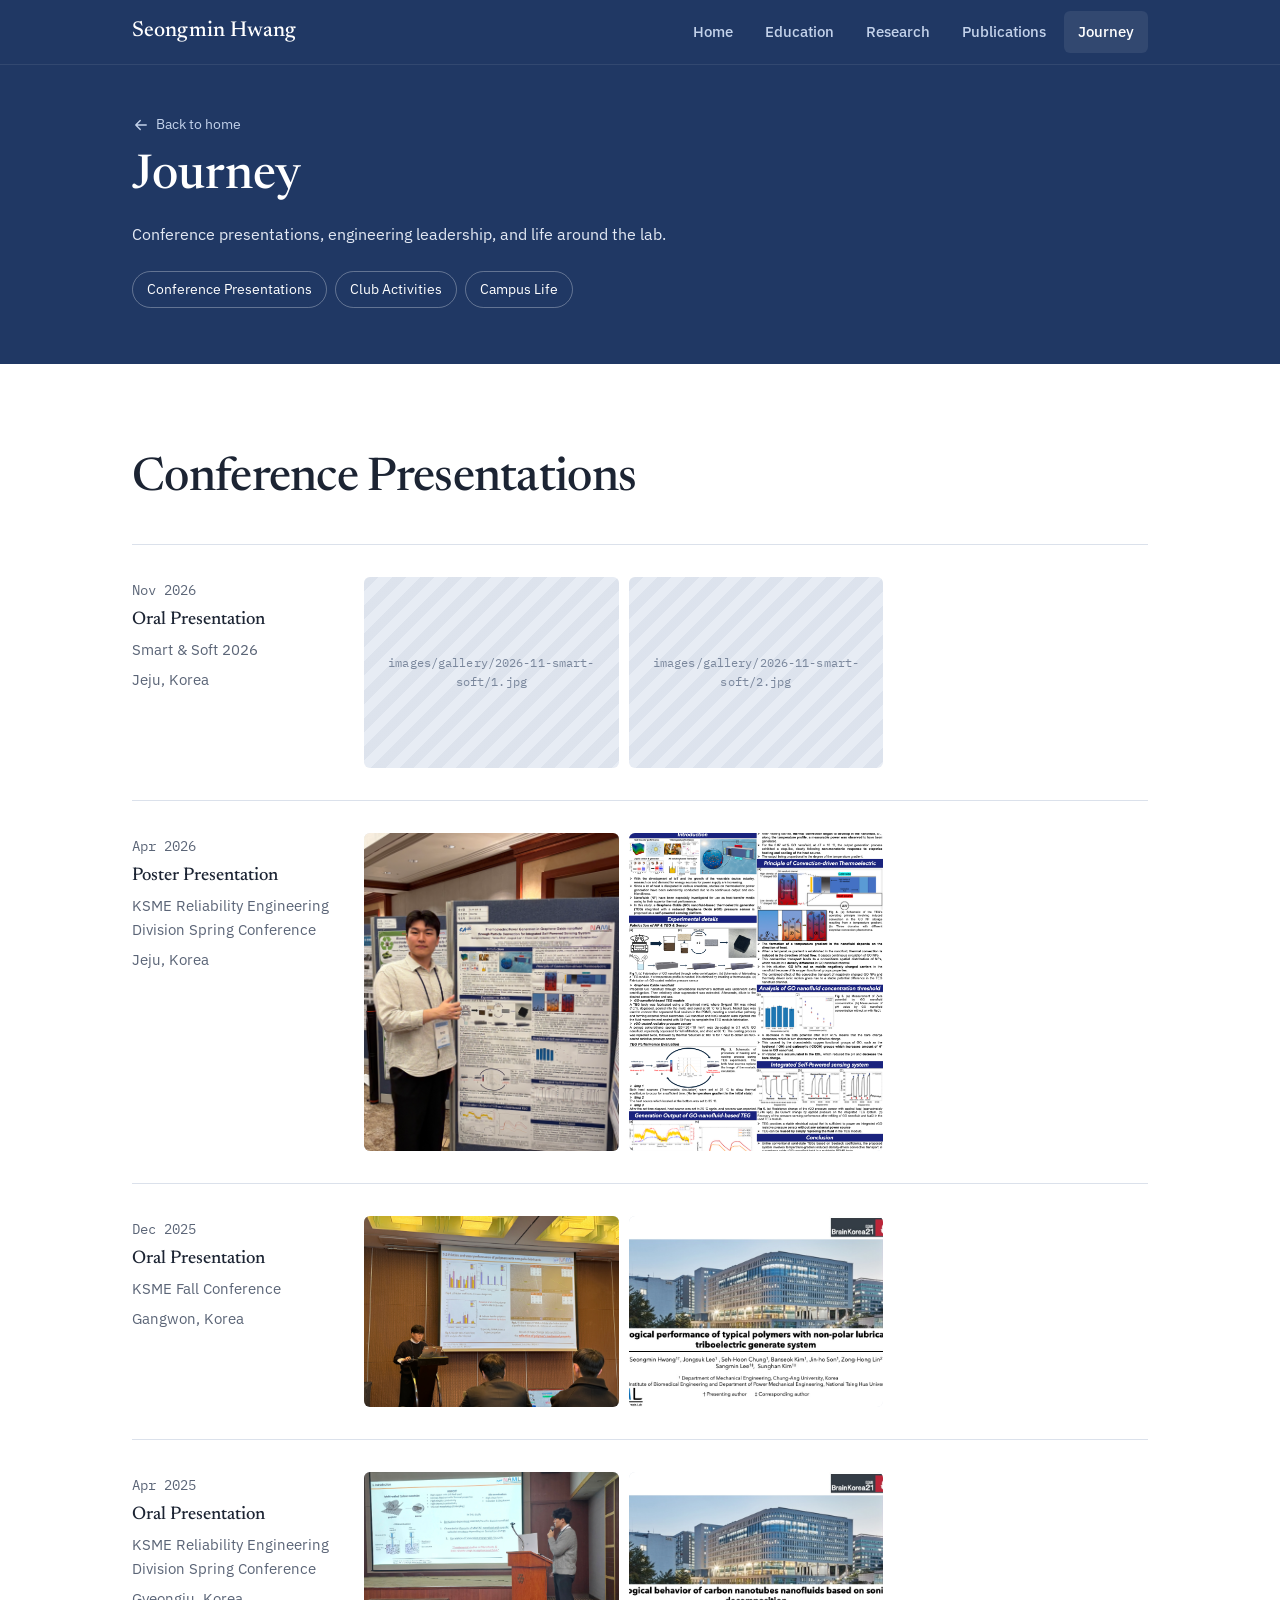
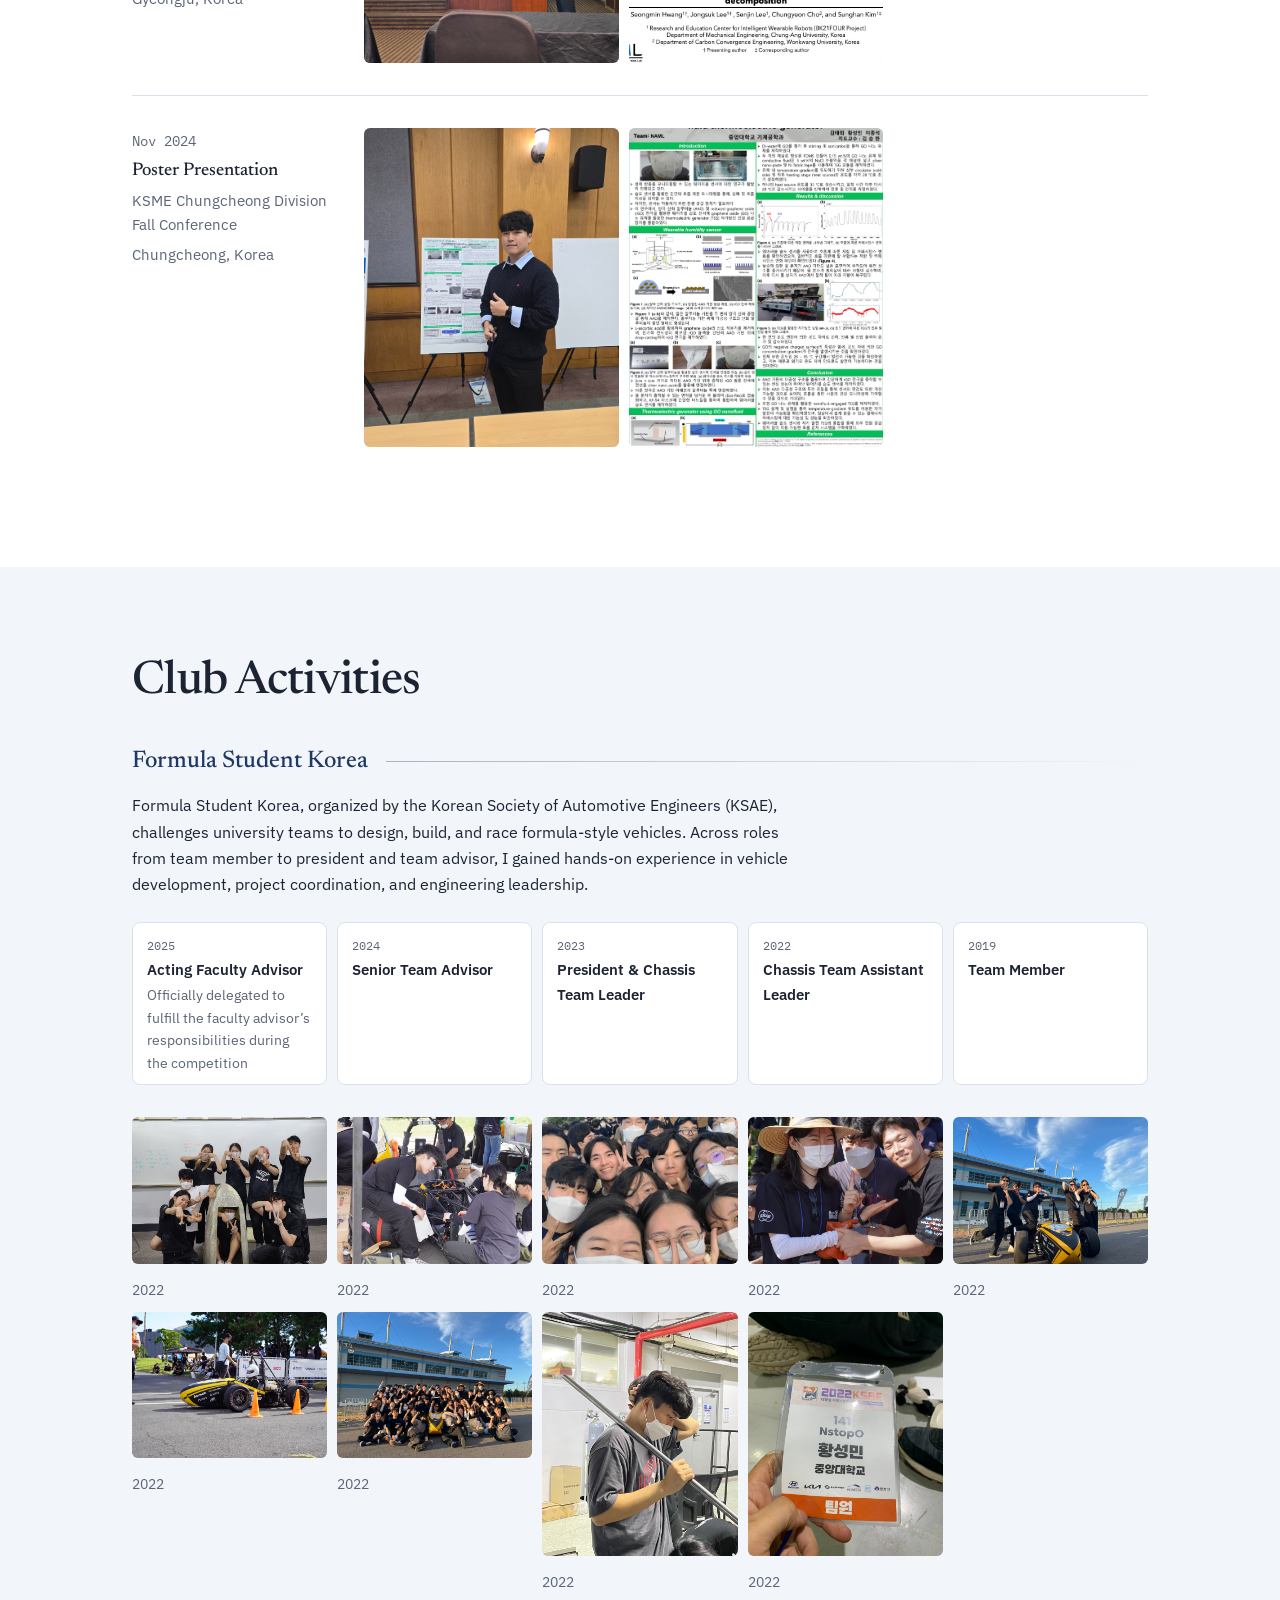
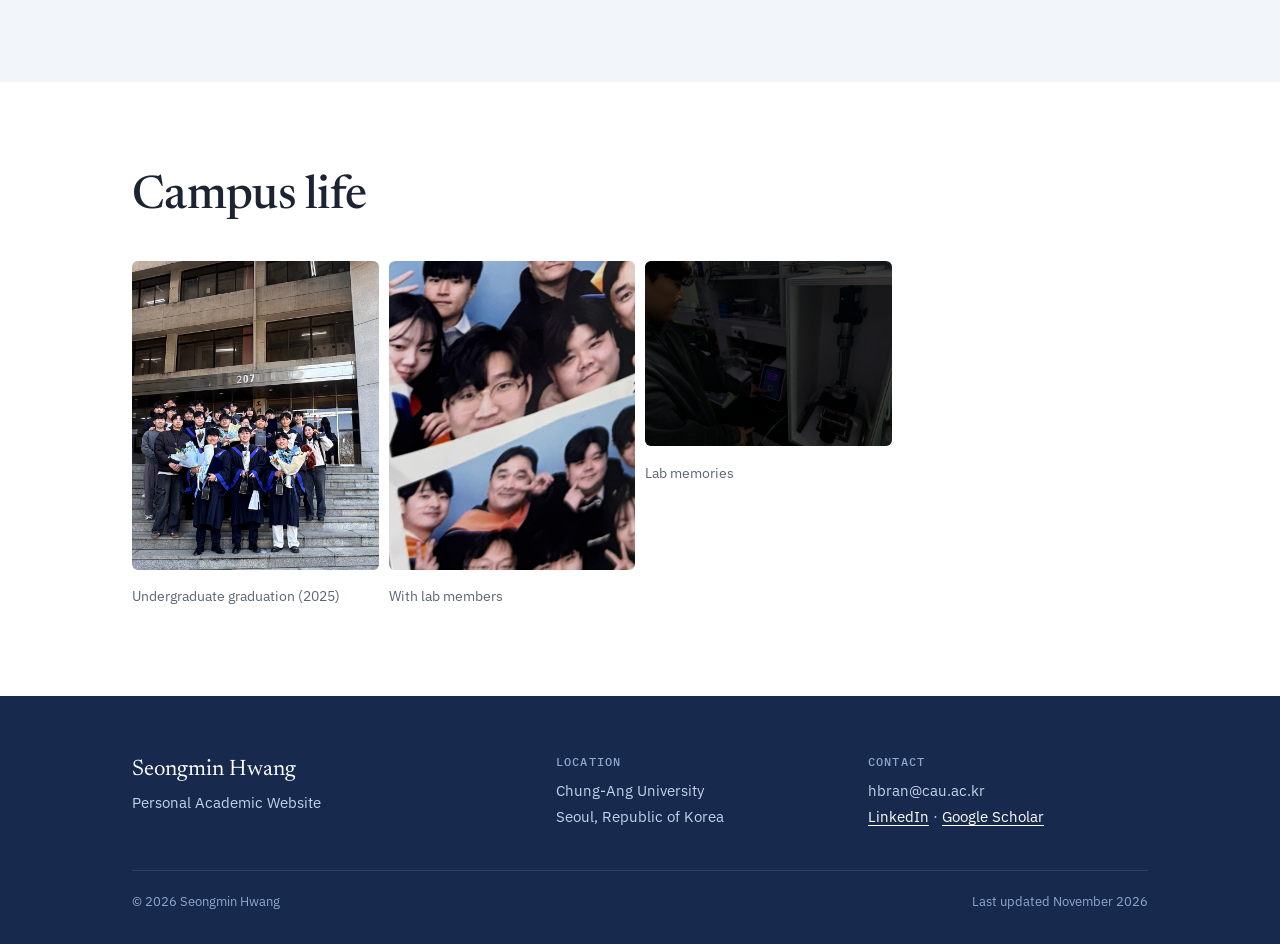
==== gallery.html @ 29ac9280 "Update gallery.html" ====
<!DOCTYPE html>
<html lang="en">
<head>
	<meta charset="UTF-8">
	<meta name="viewport" content="width=device-width, initial-scale=1">
	<title>Journey · Seongmin Hwang</title>
	<meta name="description" content="Conference presentations, Formula Student leadership, and lab life of Seongmin Hwang.">
	<link rel="icon" href="data:image/svg+xml,%3Csvg xmlns='http://www.w3.org/2000/svg' viewBox='0 0 64 64'%3E%3Crect width='64' height='64' rx='12' fill='%23203864'/%3E%3Ctext x='32' y='42' text-anchor='middle' font-family='Georgia,serif' font-size='28' fill='white'%3ESH%3C/text%3E%3C/svg%3E">
	<link rel="preconnect" href="https://fonts.googleapis.com">
	<link rel="preconnect" href="https://fonts.gstatic.com" crossorigin>
	<link rel="stylesheet" href="https://fonts.googleapis.com/css2?family=IBM+Plex+Mono:wght@500&amp;family=IBM+Plex+Sans:wght@400;500;600&amp;family=Newsreader:ital,opsz,wght@0,6..72,400;0,6..72,500;1,6..72,400&amp;display=swap">
	<link rel="stylesheet" href="assets/site.css">
</head>
<body data-page="sub">
	<script>
		// Open at the top from the first frame (unless a #section is requested)
		if (!location.hash) {
			if ('scrollRestoration' in history) history.scrollRestoration = 'manual';
			try {
				document.body.scrollIntoView({ block: 'start', behavior: 'instant' });
			} catch (e) {}
		}
	</script>
	<svg width="0" height="0" style="position:absolute" aria-hidden="true">
		<symbol id="i-back" viewBox="0 0 24 24">
			<path d="M19 12H5M11 6l-6 6 6 6"/>
		</symbol>
		<symbol id="i-menu" viewBox="0 0 24 24">
			<path d="M4 7h16M4 12h16M4 17h16"/>
		</symbol>
	</svg>

	<header class="site-header">
		<div class="wrap bar">
			<a class="brand" href="index.html">Seongmin Hwang</a>
			<button class="menu-btn" type="button" aria-expanded="false" aria-controls="site-nav">
				<svg class="i"><use href="#i-menu"/></svg>
				Menu
			</button>
			<nav id="site-nav" class="nav" aria-label="Main">
				<a href="index.html#top">Home</a>
				<a href="index.html#education">Education</a>
				<a href="index.html#research">Research</a>
				<a href="index.html#publications">Publications</a>
				<a href="index.html#journey" aria-current="true">Journey</a>
			</nav>
		</div>
	</header>

	<main>
		<section class="page-hero">
			<div class="wrap">
				<a class="crumb" href="index.html#journey">
					<svg class="i"><use href="#i-back"/></svg>
					Back to home
				</a>
				<h1>Journey</h1>
				<p>Conference presentations, engineering leadership, and life around the lab.</p>
				<nav class="toc" aria-label="Sections">
					<a href="#conferences">Conference Presentations</a>
					<a href="#formula-student">Club Activities</a>
					<a href="#lab">Campus Life</a>
				</nav>
			</div>
		</section>
		<section class="section" id="conferences">
			<div class="wrap">
				<div class="section-head">
					<h2>Conference Presentations</h2>
				</div>
				<div class="event" id="2026-11-smart-soft">
					<div class="event-meta">
						<span class="when">Nov 2026</span>
						<strong>Oral Presentation</strong>
						<span>Smart &amp; Soft 2026</span>
						<span>Jeju, Korea</span>
					</div>
					<div class="photos" data-photo-dir="images/gallery/2026-11-smart-soft/" data-photo-label="Smart &amp; Soft 2026">
						<div class="frame" data-label="images/gallery/2026-11-smart-soft/1.jpg"></div>
						<div class="frame" data-label="images/gallery/2026-11-smart-soft/2.jpg"></div>
					</div>
				</div>
				<div class="event" id="2026-04-ksme-reliability">
					<div class="event-meta">
						<span class="when">Apr 2026</span>
						<strong>Poster Presentation</strong>
						<span>KSME Reliability Engineering Division Spring Conference</span>
						<span>Jeju, Korea</span>
					</div>
					<div class="photos" data-photo-dir="images/gallery/2026-04-ksme-reliability/" data-photo-label="KSME Reliability Engineering Division Spring Conference">
						<div class="frame" data-label="images/gallery/2026-04-ksme-reliability/1.jpg"></div>
						<div class="frame" data-label="images/gallery/2026-04-ksme-reliability/2.jpg"></div>
					</div>
				</div>
				<div class="event" id="2025-12-ksme-fall">
					<div class="event-meta">
						<span class="when">Dec 2025</span>
						<strong>Oral Presentation</strong>
						<span>KSME Fall Conference</span>
						<span>Gangwon, Korea</span>
					</div>
					<div class="photos" data-photo-dir="images/gallery/2025-12-ksme-fall/" data-photo-label="KSME Fall Conference">
						<div class="frame" data-label="images/gallery/2025-12-ksme-fall/1.jpg"></div>
						<div class="frame" data-label="images/gallery/2025-12-ksme-fall/2.jpg"></div>
					</div>
				</div>
				<div class="event" id="2025-04-ksme-reliability">
					<div class="event-meta">
						<span class="when">Apr 2025</span>
						<strong>Oral Presentation</strong>
						<span>KSME Reliability Engineering Division Spring Conference</span>
						<span>Gyeongju, Korea</span>
					</div>
					<div class="photos" data-photo-dir="images/gallery/2025-04-ksme-reliability/" data-photo-label="KSME Reliability Engineering Division Spring Conference">
						<div class="frame" data-label="images/gallery/2025-04-ksme-reliability/1.jpg"></div>
						<div class="frame" data-label="images/gallery/2025-04-ksme-reliability/2.jpg"></div>
					</div>
				</div>
				<div class="event" id="2024-11-ksme-chungcheong">
					<div class="event-meta">
						<span class="when">Nov 2024</span>
						<strong>Poster Presentation</strong>
						<span>KSME Chungcheong Division Fall Conference</span>
						<span>Chungcheong, Korea</span>
					</div>
					<div class="photos" data-photo-dir="images/gallery/2024-11-ksme-chungcheong/" data-photo-label="KSME Chungcheong Division Fall Conference">
						<div class="frame" data-label="images/gallery/2024-11-ksme-chungcheong/1.jpg"></div>
						<div class="frame" data-label="images/gallery/2024-11-ksme-chungcheong/2.jpg"></div>
					</div>
				</div>
			</div>
		</section>
		<section class="section wash" id="formula-student">
			<div class="wrap">
				<div class="section-head">
					<h2>Club Activities</h2>
				</div>
				<h3 class="subhead">Formula Student Korea</h3>
				<div class="prose" style="margin-top:16px">
					<p>
						Formula Student Korea, organized by the Korean Society of Automotive Engineers (KSAE), challenges university teams to design, build, and race formula-style vehicles. Across roles from team member to president and team advisor, I gained hands-on experience in vehicle development, project coordination, and engineering leadership.
					</p>
				</div>
				<div class="roles">
					<div class="role">
						<span class="when">2025</span>
						<strong>Acting Faculty Advisor</strong>
						<span>Officially delegated to fulfill the faculty advisor’s responsibilities during the competition</span>
					</div>
					<div class="role">
						<span class="when">2024</span>
						<strong>Senior Team Advisor</strong>
					</div>
					<div class="role">
						<span class="when">2023</span>
						<strong>President &amp; Chassis Team Leader</strong>
					</div>
					<div class="role">
						<span class="when">2022</span>
						<strong>Chassis Team Assistant Leader</strong>
					</div>
					<div class="role">
						<span class="when">2019</span>
						<strong>Team Member</strong>
					</div>
				</div>
				<div class="photos dense">
				  <figure class="fig">
				    <button class="frame" type="button" aria-label="Enlarge photo 1"
				            data-label="images/gallery/formula-student/1.jpg">
				      <img src="images/gallery/formula-student/1.jpg"
				           alt="Formula Student Korea, photo 1"
				           onload="this.parentElement.style.aspectRatio = this.naturalHeight > this.naturalWidth ? '4 / 5' : '4 / 3';"
				           onerror="this.remove()">
				    </button>
				    <figcaption>2022</figcaption>
				  </figure>
				
				  <figure class="fig">
				    <button class="frame" type="button" aria-label="Enlarge photo 2"
				            data-label="images/gallery/formula-student/2.jpg">
				      <img src="images/gallery/formula-student/2.jpg"
				           alt="Formula Student Korea, photo 2"
				           onload="this.parentElement.style.aspectRatio = this.naturalHeight > this.naturalWidth ? '4 / 5' : '4 / 3';"
				           onerror="this.remove()">
				    </button>
				    <figcaption>2022</figcaption>
				  </figure>
				
				  <figure class="fig">
				    <button class="frame" type="button" aria-label="Enlarge photo 3"
				            data-label="images/gallery/formula-student/3.jpg">
				      <img src="images/gallery/formula-student/3.jpg"
				           alt="Formula Student Korea, photo 3"
				           onload="this.parentElement.style.aspectRatio = this.naturalHeight > this.naturalWidth ? '4 / 5' : '4 / 3';"
				           onerror="this.remove()">
				    </button>
				    <figcaption>2022</figcaption>
				  </figure>
				
				  <figure class="fig">
				    <button class="frame" type="button" aria-label="Enlarge photo 4"
				            data-label="images/gallery/formula-student/4.jpg">
				      <img src="images/gallery/formula-student/4.jpg"
				           alt="Formula Student Korea, photo 4"
				           onload="this.parentElement.style.aspectRatio = this.naturalHeight > this.naturalWidth ? '4 / 5' : '4 / 3';"
				           onerror="this.remove()">
				    </button>
				    <figcaption>2022</figcaption>
				  </figure>
				
				  <figure class="fig">
				    <button class="frame" type="button" aria-label="Enlarge photo 5"
				            data-label="images/gallery/formula-student/5.jpg">
				      <img src="images/gallery/formula-student/5.jpg"
				           alt="Formula Student Korea, photo 5"
				           onload="this.parentElement.style.aspectRatio = this.naturalHeight > this.naturalWidth ? '4 / 5' : '4 / 3';"
				           onerror="this.remove()">
				    </button>
				    <figcaption>2022</figcaption>
				  </figure>
				
				  <figure class="fig">
				    <button class="frame" type="button" aria-label="Enlarge photo 6"
				            data-label="images/gallery/formula-student/6.jpg">
				      <img src="images/gallery/formula-student/6.jpg"
				           alt="Formula Student Korea, photo 6"
				           onload="this.parentElement.style.aspectRatio = this.naturalHeight > this.naturalWidth ? '4 / 5' : '4 / 3';"
				           onerror="this.remove()">
				    </button>
				    <figcaption>2022</figcaption>
				  </figure>
				
				  <figure class="fig">
				    <button class="frame" type="button" aria-label="Enlarge photo 7"
				            data-label="images/gallery/formula-student/7.jpg">
				      <img src="images/gallery/formula-student/7.jpg"
				           alt="Formula Student Korea, photo 7"
				           onload="this.parentElement.style.aspectRatio = this.naturalHeight > this.naturalWidth ? '4 / 5' : '4 / 3';"
				           onerror="this.remove()">
				    </button>
				    <figcaption>2022</figcaption>
				  </figure>
				
				  <figure class="fig">
				    <button class="frame" type="button" aria-label="Enlarge photo 8"
				            data-label="images/gallery/formula-student/8.jpg">
				      <img src="images/gallery/formula-student/8.jpg"
				           alt="Formula Student Korea, photo 8"
				           onload="this.parentElement.style.aspectRatio = this.naturalHeight > this.naturalWidth ? '4 / 5' : '4 / 3';"
				           onerror="this.remove()">
				    </button>
				    <figcaption>2022</figcaption>
				  </figure>

					<figure class="fig">
				    <button class="frame" type="button" aria-label="Enlarge photo 9"
				            data-label="images/gallery/formula-student/9.jpg">
				      <img src="images/gallery/formula-student/9.jpg"
				           alt="Formula Student Korea, photo 9"
				           onload="this.parentElement.style.aspectRatio = this.naturalHeight > this.naturalWidth ? '4 / 5' : '4 / 3';"
				           onerror="this.remove()">
				    </button>
				    <figcaption>2022</figcaption>
				  </figure>
					
				</div>
			</div>
		</section>
		<section class="section" id="lab">
			<div class="wrap">
				<div class="section-head">
					<h2>Campus life</h2>
				</div>
				<div class="photos">
				  <figure class="fig">
				    <button class="frame" type="button"
				            data-label="images/gallery/lab/1.jpg"
				            aria-label="Enlarge photo 1">
				      <img src="images/gallery/lab/1.jpg"
				           alt="Campus life, photo 1"
				           onload="this.parentElement.style.aspectRatio = this.naturalHeight > this.naturalWidth ? '4 / 5' : '4 / 3';"
				           onerror="this.remove()">
				    </button>
				    <figcaption>Undergraduate graduation (2025)</figcaption>
				  </figure>
				
				  <figure class="fig">
				    <button class="frame" type="button"
				            data-label="images/gallery/lab/2.jpg"
				            aria-label="Enlarge photo 2">
				      <img src="images/gallery/lab/2.jpg"
				           alt="Campus life, photo 2"
				           onload="this.parentElement.style.aspectRatio = this.naturalHeight > this.naturalWidth ? '4 / 5' : '4 / 3';"
				           onerror="this.remove()">
				    </button>
				    <figcaption>With lab members</figcaption>
				  </figure>
				
				  <figure class="fig">
				    <button class="frame" type="button"
				            data-label="images/gallery/lab/3.jpg"
				            aria-label="Enlarge photo 3">
				      <img src="images/gallery/lab/3.jpg"
				           alt="Campus life, photo 3"
				           onload="this.parentElement.style.aspectRatio = this.naturalHeight > this.naturalWidth ? '4 / 5' : '4 / 3';"
				           onerror="this.remove()">
				    </button>
				    <figcaption>Lab memories</figcaption>
				  </figure>
				</div>
			</div>
		</section>
	</main>

	<dialog class="lightbox" aria-label="Photo viewer">
		<button type="button">Close</button>
		<img src="[data-uri]" alt="">
	</dialog>

	<footer class="site-footer">
		<div class="wrap">
			<div class="foot-grid">
				<div>
					<p class="name">Seongmin Hwang</p>
					<p>Personal Academic Website</p>
				</div>
				<div>
					<h4>Location</h4>
					<p>Chung-Ang University</p>
					<p>Seoul, Republic of Korea</p>
				</div>
				<div>
					<h4>Contact</h4>
					<p>hbran@cau.ac.kr</p>
					<p>
						<a href="https://www.linkedin.com/in/seongmin-hwang-961566338/">LinkedIn</a> ·
						<a href="https://scholar.google.com/citations?user=pq1QQA0AAAAJ&amp;hl=ko">Google Scholar</a>
					</p>
				</div>
			</div>
			<div class="foot-bottom">
				<span>© 2026 Seongmin Hwang</span>
				<span>Last updated November 2026</span>
			</div>
		</div>
	</footer>

	<script src="assets/site.js"></script>
</body>
</html>
---- assets/site.css ----
:root {
	/* Layout: navy bar flowing into a navy hero; content in a 1080px column;
	   sections alternate white and a blue-tinted wash; dates sit in a mono rail. */
	--navy: #203864;
	--navy-deep: #172a4d;
	--ink: #1c2433;
	--muted: #5b6577;
	--paper: #ffffff;
	--wash: #f2f5fa;
	--line: #dbe1eb;
	--sky: #c3d2ea;
	--font-display: "Newsreader", "Times New Roman", Georgia, serif;
	--font-body: "IBM Plex Sans", "Apple SD Gothic Neo", "Noto Sans KR", system-ui, -apple-system, "Segoe UI", sans-serif;
	--font-mono: "IBM Plex Mono", ui-monospace, "SFMono-Regular", Menlo, monospace;
	--wrap: 1080px;
	--gutter: clamp(16px, 4vw, 32px);
	--radius: 10px;
	color-scheme: light;
}

*,
*::before,
*::after {
	box-sizing: border-box;
}

html {
	scroll-behavior: smooth;
	scroll-padding-top: 76px;
	-webkit-text-size-adjust: 100%;
}

body {
	margin: 0;
	background: var(--paper);
	color: var(--ink);
	font-family: var(--font-body);
	font-size: 16px;
	line-height: 1.65;
	-webkit-font-smoothing: antialiased;
}

sup {
	font-size: 0.72em;
	line-height: 0;
	vertical-align: super;
}

img {
	max-width: 100%;
	display: block;
}

a {
	color: var(--navy);
	text-underline-offset: 3px;
	text-decoration-thickness: 1px;
}

a:hover {
	text-decoration-thickness: 2px;
}

:focus-visible {
	outline: 2px solid #5b84c4;
	outline-offset: 3px;
	border-radius: 4px;
}

h1,
h2,
h3 {
	font-family: var(--font-display);
	font-weight: 500;
	line-height: 1.2;
	text-wrap: balance;
	margin: 0;
	color: var(--ink);
}

h2 {
	font-size: clamp(1.9rem, 3.2vw, 2.4rem);
	letter-spacing: -0.01em;
}

h3 {
	font-size: 1.3rem;
}

p {
	margin: 0;
}

.wrap {
	max-width: var(--wrap);
	margin: 0 auto;
	padding: 0 var(--gutter);
}

.sr {
	position: absolute;
	width: 1px;
	height: 1px;
	overflow: hidden;
	clip: rect(0 0 0 0);
	white-space: nowrap;
}

.i {
	width: 18px;
	height: 18px;
	flex: none;
	fill: none;
	stroke: currentColor;
	stroke-width: 1.8;
	stroke-linecap: round;
	stroke-linejoin: round;
}

/* ---------- Header ---------- */
.site-header {
	position: sticky;
	top: 0;
	z-index: 50;
	background: var(--navy);
	border-bottom: 1px solid rgba(255,255,255,0.08);
}

.bar {
	display: flex;
	align-items: center;
	justify-content: space-between;
	gap: 24px;
	height: 64px;
}

.brand {
	color: #fff;
	text-decoration: none;
	font-family: var(--font-display);
	font-size: 1.35rem;
	font-weight: 500;
	letter-spacing: 0.005em;
}

.brand:hover {
	text-decoration: none;
	opacity: 0.9;
}

.nav {
	display: flex;
	gap: 4px;
}

.nav a {
	color: var(--sky);
	text-decoration: none;
	font-size: 0.95rem;
	font-weight: 500;
	padding: 8px 14px;
	border-radius: 6px;
}

.nav a:hover,
.nav a[aria-current="true"] {
	color: #fff;
	background: rgba(255,255,255,0.08);
}

.menu-btn {
	display: none;
	align-items: center;
	gap: 8px;
	background: transparent;
	color: #fff;
	border: 1px solid rgba(255,255,255,0.25);
	border-radius: 6px;
	padding: 7px 12px;
	font: inherit;
	font-size: 0.9rem;
	cursor: pointer;
}

/* ---------- Intro (photo card + short bio) ---------- */
.hero {
	background: var(--navy);
	color: #fff;
	padding: 64px 0 72px;
}

.intro {
	display: grid;
	grid-template-columns: 330px 1fr;
	align-items: center;
}

.id-card {
	display: flex;
	flex-direction: column;
	align-items: center;
	text-align: center;
	padding-right: 48px;
	border-right: 1px solid rgba(255,255,255,0.16);
}

.id-card .portrait {
	width: 220px;
	aspect-ratio: 1 / 1;
	border-radius: 50%;
	box-shadow: 0 0 0 6px rgba(255,255,255,0.08);
}

.id-card h1 {
	color: #fff;
	font-size: 2rem;
	font-weight: 500;
	margin-top: 24px;
}

.id-card .ko {
	color: var(--sky);
	font-size: 0.95rem;
	letter-spacing: 0.04em;
	margin-top: 2px;
}

.tagline {
	color: var(--sky);
	font-size: 0.92rem;
	line-height: 1.55;
	margin-top: 12px;
	text-wrap: balance;
}

.icon-links {
	list-style: none;
	padding: 0;
	margin: 16px 0 0;
	display: flex;
	gap: 4px;
	justify-content: center;
}

.icon-links a {
	display: grid;
	place-items: center;
	width: 40px;
	height: 40px;
	border-radius: 50%;
	color: #fff;
	transition: background-color .15s ease;
}

.icon-links a:hover {
	background: rgba(255,255,255,0.12);
}

.icon-links .i {
	width: 20px;
	height: 20px;
}

.bio {
	padding-left: 48px;
	display: grid;
	gap: 18px;
	max-width: calc(64ch + 48px);
	font-size: 1.05rem;
	line-height: 1.75;
	color: #e6ecf6;
}

.bio a {
	color: #fff;
	text-decoration-color: rgba(255,255,255,0.45);
}

.bio a:hover {
	text-decoration-color: #fff;
}

.bio a.em {
	font-weight: 600;
	text-decoration: none;
	background: rgba(255,255,255,0.12);
	padding: 1px 5px;
	border-radius: 4px;
}

.bio a.em:hover {
	background: rgba(255,255,255,0.2);
}

/* ---------- Sections ---------- */
.section {
	padding: 88px 0;
}

.section.wash {
	background: var(--wash);
}

.section-head {
	display: flex;
	align-items: baseline;
	justify-content: space-between;
	gap: 16px;
	flex-wrap: wrap;
	margin-bottom: 36px;
}

.section-head .more {
	font-size: 0.92rem;
	font-weight: 500;
	display: inline-flex;
	align-items: center;
	gap: 6px;
	text-decoration: none;
}

.section-head .more:hover {
	text-decoration: underline;
}

.label {
	font-family: var(--font-mono);
	font-size: 0.74rem;
	font-weight: 500;
	letter-spacing: 0.1em;
	text-transform: uppercase;
	color: var(--muted);
	margin: 0 0 14px;
}

.prose {
	max-width: 66ch;
	display: grid;
	gap: 16px;
}

.prose p {
	color: var(--ink);
}

.muted {
	color: var(--muted);
}

.note {
	font-size: 0.85rem;
	color: var(--muted);
	margin-top: 18px;
}

.timeline {
	list-style: none;
	margin: 0;
	padding: 0;
	display: grid;
}

.timeline li {
	display: grid;
	grid-template-columns: 128px 1fr;
	gap: 20px;
	padding: 16px 0;
	border-top: 1px solid var(--line);
}

.timeline li:last-child {
	border-bottom: 1px solid var(--line);
}

.when {
	font-family: var(--font-mono);
	font-size: 0.82rem;
	color: var(--navy);
	font-variant-numeric: tabular-nums;
	padding-top: 2px;
}

.what strong {
	display: block;
	font-weight: 600;
}

.what span {
	display: block;
	color: var(--muted);
	font-size: 0.93rem;
}

/* Education */

/* Section titles and subheads */
.section-head h2 {
	font-size: clamp(2.2rem, 4.2vw, 2.9rem);
	letter-spacing: -0.015em;
}

.sub-block {
	margin-top: 56px;
	margin-bottom: 20px;
}

.sub-block.first {
	margin-top: 0;
}

.subhead {
	display: flex;
	align-items: center;
	gap: 18px;
	font-family: var(--font-display);
	font-size: 1.5rem;
	font-weight: 500;
	line-height: 1.25;
	color: var(--navy);
}

.subhead::after {
	content: "";
	flex: 1;
	min-width: 40px;
	height: 1px;
	background: linear-gradient(90deg, rgba(32,56,100,0.35), rgba(32,56,100,0));
}

.subhead-desc {
	margin-top: 8px;
	max-width: 72ch;
	color: var(--muted);
	font-size: 0.98rem;
	line-height: 1.65;
}

/* Education: vertical cards */
.stack {
	display: grid;
	gap: 12px;
}

.row-card {
	display: grid;
	grid-template-columns: 1fr auto;
	gap: 6px 32px;
	align-items: start;
	padding: 20px 24px;
	background: var(--paper);
	border: 1px solid var(--line);
	border-radius: var(--radius);
	transition: transform .25s ease, box-shadow .25s ease;
}

.row-card h3 {
	font-size: 1.25rem;
}

.row-card.compact {
	padding: 16px 24px;
}

.row-card.compact h3 {
	font-size: 1.12rem;
}

.rc-main {
	display: grid;
	gap: 4px;
}

.rc-main h3 {
	margin-bottom: 2px;
}

.rc-note {
	color: var(--muted);
	font-size: 0.93rem;
}

.row-card > .when {
	text-align: right;
	white-space: nowrap;
	padding-top: 4px;
	line-height: 1.6;
}

.rc-roles {
	list-style: none;
	margin: 8px 0 0;
	padding: 0;
	display: grid;
	gap: 6px;
}

.rc-roles li {
	display: flex;
	justify-content: space-between;
	gap: 16px;
	padding-top: 8px;
	border-top: 1px solid var(--line);
}

.rc-roles li span:first-child {
	font-weight: 500;
}

.service-note {
	display: grid;
	grid-template-columns: 170px 1fr auto;
	gap: 8px 24px;
	align-items: baseline;
	margin-top: 48px;
	padding-top: 18px;
	border-top: 1px dashed #c3ccda;
	color: var(--muted);
	font-size: 0.92rem;
}

.sn-label {
	font-family: var(--font-mono);
	font-size: 0.72rem;
	letter-spacing: 0.1em;
	text-transform: uppercase;
}

.service-note .when {
	color: var(--muted);
}

.row-card.full {
	grid-template-columns: 1fr;
}

/* Research */
.themes {
	display: grid;
	grid-template-columns: repeat(3, 1fr);
	gap: 20px;
	margin-top: 36px;
}

.theme {
	background: var(--paper);
	border: 1px solid var(--line);
	border-radius: var(--radius);
	padding: 22px 22px 24px;
	border-left: 3px solid var(--navy);
}

.theme h3 {
	font-size: 1.15rem;
	margin-bottom: 8px;
}

.theme p {
	color: var(--muted);
	font-size: 0.95rem;
}

.projects {
	display: grid;
	grid-template-columns: repeat(3, 1fr);
	gap: 20px;
	margin-top: 20px;
}

.project {
	display: flex;
	flex-direction: column;
	background: var(--paper);
	border: 1px solid var(--line);
	border-radius: var(--radius);
	overflow: hidden;
}

.project .frame {
	aspect-ratio: 4 / 3;
	border-radius: 0;
}

.project-body {
	display: flex;
	flex-direction: column;
	gap: 10px;
	padding: 20px 22px 22px;
	flex: 1;
}

.project h3 {
	font-size: 1.2rem;
}

.project p {
	color: var(--muted);
	font-size: 0.95rem;
}

.project .go {
	margin-top: auto;
	padding-top: 6px;
	font-size: 0.9rem;
	font-weight: 500;
	display: inline-flex;
	align-items: center;
	gap: 6px;
	text-decoration: none;
}

.project .go:hover {
	text-decoration: underline;
}

.chips {
	display: flex;
	flex-wrap: wrap;
	gap: 6px;
}

.chip {
	display: inline-flex;
	align-items: center;
	height: 24px;
	padding: 0 10px;
	border-radius: 999px;
	font-family: var(--font-mono);
	font-size: 0.7rem;
	font-weight: 500;
	letter-spacing: 0.04em;
	text-transform: uppercase;
	white-space: nowrap;
	border: 1px solid var(--navy);
	color: var(--navy);
	background: transparent;
}

.chip.solid {
	background: var(--navy);
	color: #fff;
}

.chip.soft {
	border-color: var(--line);
	color: var(--muted);
}

.chip.dashed {
	border-style: dashed;
	border-color: #9aa6ba;
	color: var(--muted);
}

/* Publications */
.pub-group + .pub-group {
	margin-top: 56px;
}

.year-block {
	display: grid;
	grid-template-columns: 96px 1fr;
	gap: 20px;
	padding-top: 4px;
	margin-top: 18px;
}

.year {
	font-family: var(--font-mono);
	font-size: 0.95rem;
	color: var(--navy);
	font-variant-numeric: tabular-nums;
}

.pubs {
	list-style: none;
	margin: 0;
	padding: 0;
	display: grid;
	gap: 22px;
}

.pubs li {
	display: grid;
	gap: 8px;
}

.pub-title {
	font-family: var(--font-display);
	font-size: 1.12rem;
	line-height: 1.4;
	color: var(--ink);
	font-weight: 500;
}

.authors {
	font-size: 0.93rem;
	color: var(--muted);
}

.authors b {
	color: var(--ink);
	font-weight: 600;
}

.venue {
	font-size: 0.93rem;
	color: var(--ink);
}

.venue em {
	font-style: italic;
}

.venue a {
	word-break: break-word;
}

.legend {
	font-size: 0.85rem;
	color: var(--muted);
	margin-top: 22px;
}

.pub-links {
	display: flex;
	flex-wrap: wrap;
	gap: 6px;
	margin-top: 2px;
}

.pub-links a {
	display: inline-block;
	padding: 2px 10px;
	border: 1.5px solid var(--navy);
	border-radius: 6px;
	font-size: 0.8rem;
	font-weight: 600;
	letter-spacing: 0.02em;
	color: var(--navy);
	text-decoration: none;
	transition: background-color .2s ease, color .2s ease;
}

.pub-links a:hover {
	background: var(--navy);
	color: #fff;
	text-decoration: none;
}

/* Activities */
.act-grid {
	display: grid;
	grid-template-columns: 1fr 1fr;
	gap: 24px;
}

.act {
	background: var(--paper);
	border: 1px solid var(--line);
	border-radius: var(--radius);
	overflow: hidden;
	display: flex;
	flex-direction: column;
}

.act > .frame {
	aspect-ratio: 16 / 9;
	border-radius: 0;
}

.act-body {
	padding: 24px;
	display: grid;
	gap: 14px;
	flex: 1;
	align-content: start;
}

.act-body h3 {
	font-size: 1.4rem;
}

.act-body > p {
	color: var(--muted);
	font-size: 0.95rem;
}

.act .timeline li {
	grid-template-columns: 92px 1fr;
	padding: 12px 0;
}

.act .when {
	font-size: 0.78rem;
}

.act .go {
	font-size: 0.9rem;
	font-weight: 500;
	display: inline-flex;
	align-items: center;
	gap: 6px;
	text-decoration: none;
	margin-top: 4px;
}

.act .go:hover {
	text-decoration: underline;
}

/* ---------- Image frames (show a label until the photo is added) ---------- */
.frame {
	position: relative;
	overflow: hidden;
	margin: 0;
	background: repeating-linear-gradient(135deg, rgba(32,56,100,0.05) 0 10px, transparent 10px 20px), #e7ecf4;
}

.frame::after {
	content: attr(data-label);
	position: absolute;
	inset: 0;
	display: grid;
	place-items: center;
	padding: 12px;
	text-align: center;
	font-family: var(--font-mono);
	font-size: 0.72rem;
	letter-spacing: 0.01em;
	text-transform: none;
	color: #7a879c;
	overflow-wrap: anywhere;
}

.hero .frame {
	background: repeating-linear-gradient(135deg, rgba(255,255,255,0.05) 0 10px, transparent 10px 20px), #2b4675;
}

.hero .frame::after {
	color: var(--sky);
}

.frame img {
	position: absolute;
	inset: 0;
	width: 100%;
	height: 100%;
	object-fit: cover;
	z-index: 1;
}

.frame.contain img {
	object-fit: contain;
	background: #fff;
}

/* ---------- Subpages ---------- */
.page-hero {
	background: var(--navy);
	color: #fff;
	padding: 48px 0 56px;
}

.page-hero h1 {
	color: #fff;
	font-size: clamp(2.1rem, 4.4vw, 3rem);
	margin-top: 8px;
}

.page-hero p {
	color: #e3e9f4;
	max-width: 66ch;
	margin-top: 14px;
}

.crumb {
	font-size: 0.88rem;
	color: var(--sky);
	text-decoration: none;
	display: inline-flex;
	gap: 6px;
	align-items: center;
}

.crumb:hover {
	color: #fff;
}

.toc {
	display: flex;
	flex-wrap: wrap;
	gap: 8px;
	margin-top: 24px;
}

.toc a {
	color: #fff;
	text-decoration: none;
	font-size: 0.88rem;
	border: 1px solid rgba(255,255,255,0.3);
	border-radius: 999px;
	padding: 6px 14px;
}

.toc a:hover {
	background: rgba(255,255,255,0.1);
}

.proj {
	padding: 72px 0;
	border-bottom: 1px solid var(--line);
}

.proj:nth-of-type(even) {
	background: var(--wash);
}

.proj-head {
	display: grid;
	gap: 14px;
	margin-bottom: 32px;
}

.proj-head h2 {
	font-size: clamp(1.6rem, 3vw, 2.1rem);
	max-width: 28ch;
}

.proj-grid {
	display: grid;
	grid-template-columns: 1.3fr 1fr;
	gap: 48px;
	align-items: start;
}

.proj-text {
	display: grid;
	gap: 28px;
}

.proj-text h3 {
	font-size: 1.15rem;
	margin-bottom: 8px;
	color: var(--navy);
}

.proj-text p {
	color: var(--ink);
}

.proj-text ul {
	margin: 0;
	padding-left: 1.1em;
	display: grid;
	gap: 6px;
}

.proj-text li::marker {
	color: var(--navy);
}

.figs {
	display: grid;
	gap: 24px;
}

.fig {
	margin: 0;
}

.fig .frame {
	border-radius: 8px;
	border: 1px solid var(--line);
}

.fig figcaption {
	font-size: 0.86rem;
	color: var(--muted);
	margin-top: 8px;
}

/* Gallery */
.event {
	display: grid;
	grid-template-columns: 200px 1fr;
	gap: 32px;
	padding: 32px 0;
	border-top: 1px solid var(--line);
}

.event-meta {
	display: grid;
	gap: 6px;
	align-content: start;
}

.event-meta .when {
	font-size: 0.86rem;
}

.event-meta strong {
	font-family: var(--font-display);
	font-size: 1.15rem;
	font-weight: 500;
	line-height: 1.3;
}

.event-meta span {
	color: var(--muted);
	font-size: 0.92rem;
}

.photos {
	  display: grid;
	  grid-template-columns: repeat(auto-fill, minmax(234px, 1fr));
	  gap: 10px;
}

.photos.dense {
	  grid-template-columns: repeat(auto-fill, minmax(195px, 1fr));
}

.photos .frame {
	aspect-ratio: 4 / 3;
	border-radius: 6px;
	cursor: zoom-in;
}

.photos .frame.portrait-shot {
	aspect-ratio: 3 / 4;
}

.photos.dense .frame {
	aspect-ratio: 1 / 1;
}

.photos button.frame {
	border: 0;
	padding: 0;
	width: 100%;
	font: inherit;
}

.roles {
	display: flex;
	flex-wrap: wrap;
	gap: 10px;
	margin: 24px 0 32px;
}

.role {
	align-content: start;
	border: 1px solid var(--line);
	background: var(--paper);
	border-radius: 8px;
	padding: 10px 14px;
	display: grid;
	gap: 2px;
	min-width: 180px;
	flex: 1 1 180px;
}

.role .when {
	font-size: 0.78rem;
}

.role strong {
	font-weight: 600;
	font-size: 0.95rem;
}

.role span {
	color: var(--muted);
	font-size: 0.85rem;
}

.lightbox {
	border: 0;
	padding: 0;
	background: transparent;
	max-width: min(1100px, 94vw);
	max-height: 92vh;
}

.lightbox::backdrop {
	background: rgba(12, 20, 38, 0.86);
}

.lightbox img {
	max-width: 100%;
	max-height: 86vh;
	border-radius: 6px;
	margin: 0 auto;
}

.lightbox button {
	position: fixed;
	top: 16px;
	right: 16px;
	background: rgba(255,255,255,0.12);
	color: #fff;
	border: 0;
	border-radius: 999px;
	padding: 8px 14px;
	font: inherit;
	cursor: pointer;
}

/* ---------- Footer ---------- */
.site-footer {
	background: var(--navy-deep);
	color: var(--sky);
	padding: 56px 0 32px;
	font-size: 0.93rem;
}

.foot-grid {
	display: grid;
	grid-template-columns: 1.4fr 1fr 1fr;
	gap: 32px;
}

.site-footer h4 {
	margin: 0 0 8px;
	font-family: var(--font-mono);
	font-size: 0.72rem;
	font-weight: 500;
	letter-spacing: 0.1em;
	text-transform: uppercase;
	color: #8fa6cc;
}

.site-footer .name {
	font-family: var(--font-display);
	font-size: 1.4rem;
	color: #fff;
}

.site-footer a {
	color: #fff;
}

.site-footer p + p {
	margin-top: 2px;
}

.foot-bottom {
	margin-top: 40px;
	padding-top: 20px;
	border-top: 1px solid rgba(255,255,255,0.1);
	font-size: 0.82rem;
	color: #8fa6cc;
	display: flex;
	justify-content: space-between;
	flex-wrap: wrap;
	gap: 8px;
}

/* ---------- Hover: cards lift slightly, like a page being picked up ---------- */
.theme,
.project,
.pubs li {
	transition: transform .25s ease, box-shadow .25s ease, background-color .25s ease, border-color .25s ease;
}

.project {
	position: relative;
	color: inherit;
	text-decoration: none;
}

.project:hover {
	text-decoration: none;
}

.project .frame img {
	transition: transform .4s ease;
}

.project h3 {
	transition: color .25s ease;
}

.project-body {
	position: relative;
}

.project .chips {
	padding-right: 28px;
}

.project .go-icon {
	position: absolute;
	top: 22px;
	right: 20px;
	width: 20px;
	height: 20px;
	color: #9aa6ba;
	transition: transform .25s ease, color .25s ease;
}

.project:focus-visible {
	outline: 2px solid #5b84c4;
	outline-offset: 3px;
}

.pubs {
	gap: 6px;
}

.pubs li {
	margin: 0 -18px;
	padding: 14px 18px;
	border: 1px solid transparent;
	border-radius: var(--radius);
}

.project .ai-note {
	margin-top: auto;
	padding-top: 8px;
	font-size: 0.76rem;
	color: #8a94a6;
}

.act .timeline {
	gap: 2px;
}

.act .timeline li,
.act .timeline li:last-child {
	display: block;
	padding: 0;
	border: 0;
}

.tl {
	display: grid;
	grid-template-columns: 92px 1fr 18px;
	gap: 16px;
	align-items: start;
	margin: 0 -14px;
	padding: 12px 14px;
	border: 1px solid transparent;
	border-radius: 8px;
	color: inherit;
	text-decoration: none;
	transition: transform .25s ease, box-shadow .25s ease, background-color .25s ease, border-color .25s ease;
}

.tl:hover {
	text-decoration: none;
}

.tl:focus-visible {
	outline: 2px solid #5b84c4;
	outline-offset: 2px;
}

.tl .what strong {
	transition: color .25s ease;
}

.tl-go {
	width: 18px;
	height: 18px;
	margin-top: 3px;
	color: #b5bfcf;
	transition: transform .25s ease, color .25s ease;
}

.event:target .event-meta strong {
	color: var(--navy);
	text-decoration: underline;
	text-decoration-thickness: 2px;
	text-underline-offset: 5px;
}

@media (hover: hover) {
	.row-card:hover {
		transform: translateY(-4px);
		box-shadow: 0 14px 28px -14px rgba(32,56,100,0.35), 0 2px 6px rgba(32,56,100,0.06);
	}

	.theme:hover {
		transform: translateY(-4px);
		box-shadow: 0 14px 28px -14px rgba(32,56,100,0.35), 0 2px 6px rgba(32,56,100,0.06);
	}

	.project:hover {
		transform: translateY(-5px);
		box-shadow: 0 18px 34px -16px rgba(32,56,100,0.4), 0 2px 6px rgba(32,56,100,0.06);
		border-color: #c9d3e3;
	}

	.project:hover .frame img {
		transform: scale(1.04);
	}

	.project:hover h3 {
		color: var(--navy);
	}

	.project:hover .go-icon {
		color: var(--navy);
		transform: translateX(4px);
	}

	.pubs li:hover {
		transform: translateY(-4px);
		background: var(--wash);
		border-color: var(--line);
		box-shadow: 0 18px 34px -16px rgba(32,56,100,0.4), 0 2px 6px rgba(32,56,100,0.06);
	}

	.tl:hover {
		transform: translateY(-2px);
		background: var(--wash);
		border-color: var(--line);
		box-shadow: 0 14px 26px -16px rgba(32,56,100,0.4), 0 2px 6px rgba(32,56,100,0.06);
	}

	.tl:hover .what strong {
		color: var(--navy);
	}

	.tl:hover .tl-go {
		color: var(--navy);
		transform: translateX(3px);
	}
}

/* ---------- Responsive ---------- */
@media (max-width: 960px) {
	.themes,
	.projects {
		grid-template-columns: 1fr 1fr;
	}

	.act-grid {
		grid-template-columns: 1fr;
	}
}

@media (max-width: 820px) {
	.menu-btn {
		display: inline-flex;
	}

	.nav {
		display: none;
		position: absolute;
		top: 64px;
		left: 0;
		right: 0;
		flex-direction: column;
		gap: 0;
		padding: 8px var(--gutter) 16px;
		background: var(--navy);
		border-bottom: 1px solid rgba(255,255,255,0.1);
	}

	.nav.open {
		display: flex;
	}

	.nav a {
		padding: 12px 8px;
		border-radius: 0;
		border-top: 1px solid rgba(255,255,255,0.08);
	}

	.hero {
		padding: 40px 0 48px;
	}

	.intro {
		grid-template-columns: 1fr;
	}

	.id-card {
		padding: 0 0 28px;
		border-right: 0;
		border-bottom: 1px solid rgba(255,255,255,0.16);
	}

	.id-card .portrait {
		width: 176px;
	}

	.bio {
		padding: 28px 0 0;
		font-size: 1rem;
	}

	.section {
		padding: 64px 0;
	}

	.event {
		grid-template-columns: 1fr;
		gap: 16px;
	}

	.foot-grid {
		grid-template-columns: 1fr;
		gap: 24px;
	}
}

@media (max-width: 560px) {
	.row-card,
	.row-card.compact {
		grid-template-columns: 1fr;
		padding: 16px 18px;
	}

	.row-card > .when {
		order: -1;
		text-align: left;
		padding-top: 0;
	}

	.rc-roles li {
		flex-direction: column;
		gap: 0;
	}

	.service-note {
		grid-template-columns: 1fr;
		gap: 2px;
	}

	.subhead {
		font-size: 1.3rem;
	}

	.tl {
		grid-template-columns: 1fr 18px;
		gap: 2px 12px;
		margin: 0 -10px;
		padding: 10px;
	}

	.tl .when,
	.tl .what {
		grid-column: 1;
	}

	.tl .tl-go {
		grid-column: 2;
		grid-row: 1 / span 2;
		align-self: center;
		margin-top: 0;
	}

	.pubs li {
		margin: 0 -12px;
		padding: 12px;
	}

	.themes,
	.projects {
		grid-template-columns: 1fr;
	}

	.year-block {
		grid-template-columns: 1fr;
		gap: 12px;
	}

	.timeline li,
	.act .timeline li {
		grid-template-columns: 1fr;
		gap: 2px;
	}

	.project .frame {
		aspect-ratio: 16 / 10;
	}
}

@media (prefers-reduced-motion: reduce) {
	html {
		scroll-behavior: auto;
	}

	* {
		transition: none !important;
	}
}

.id-card .portrait img {
  object-fit: cover;
  object-position: 50% 0%;
  transform: none;
}

.frame:has(img)::after {
  display: none;
}
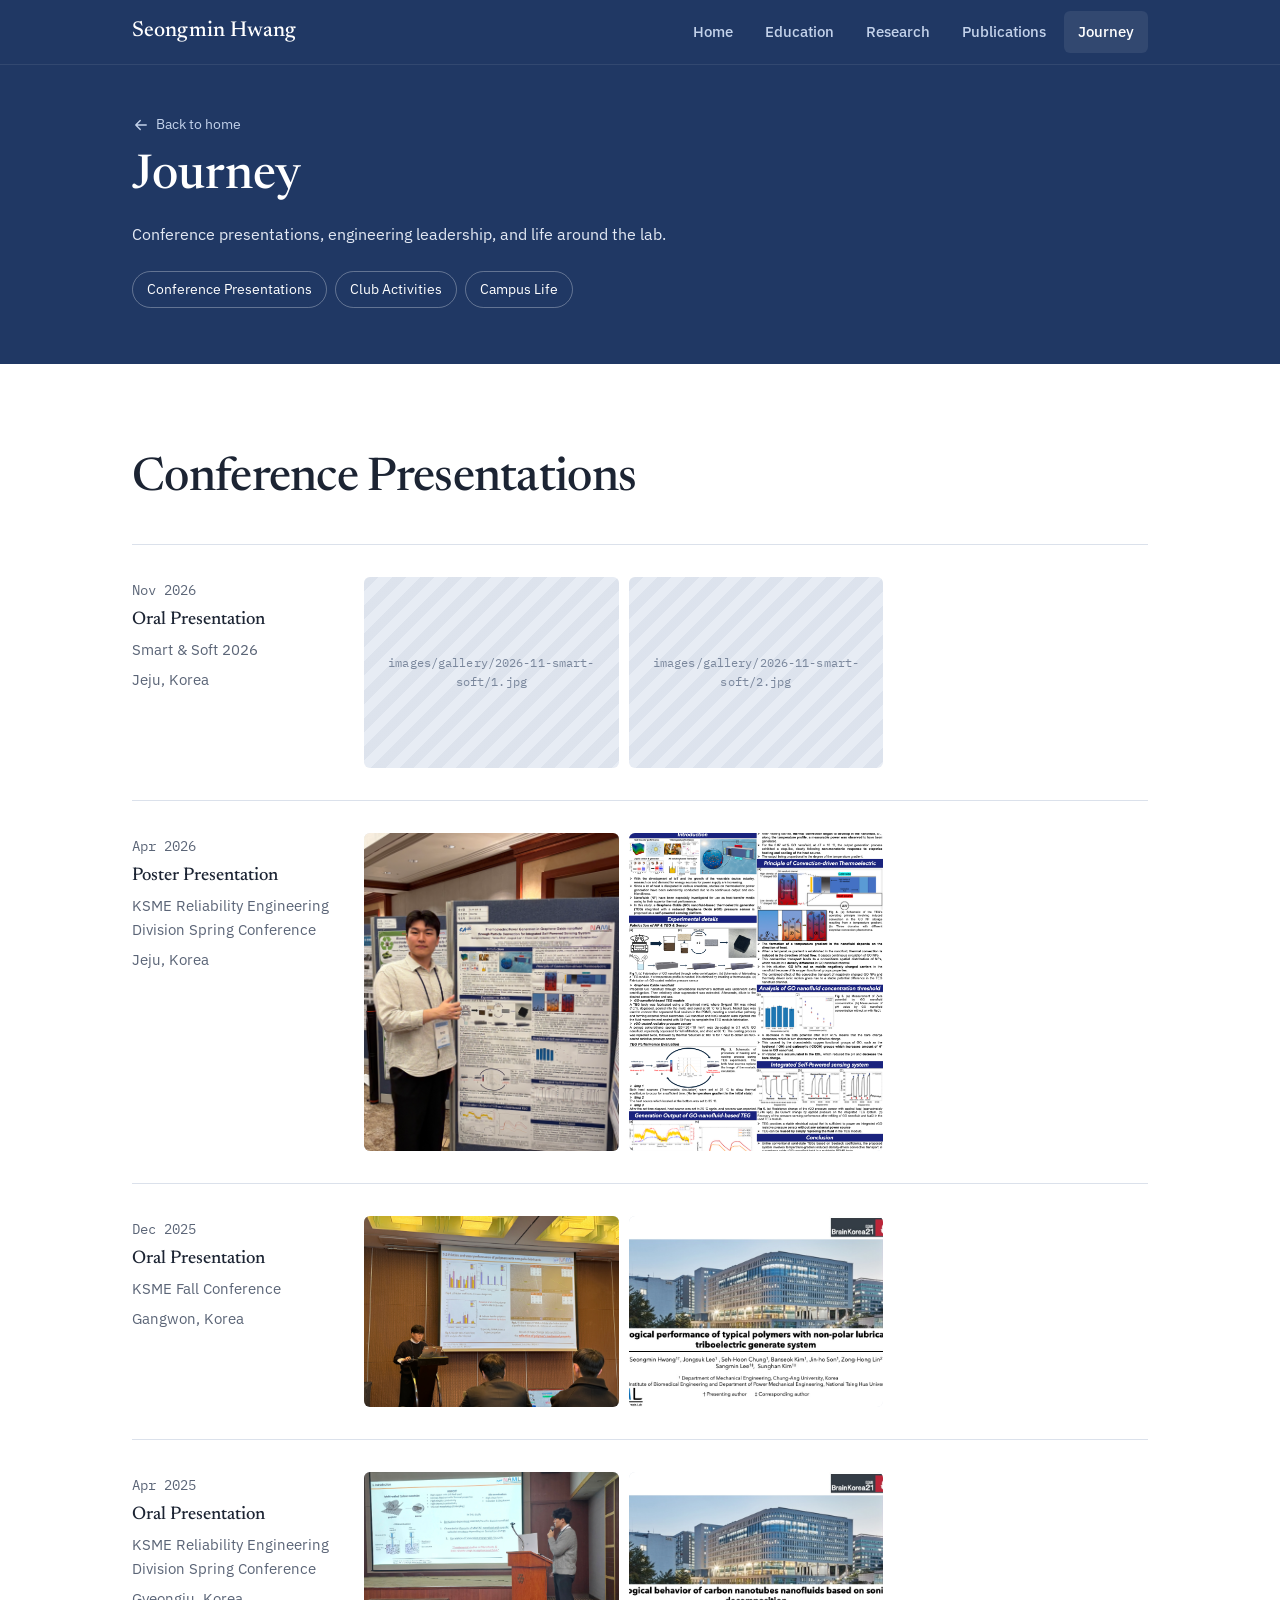
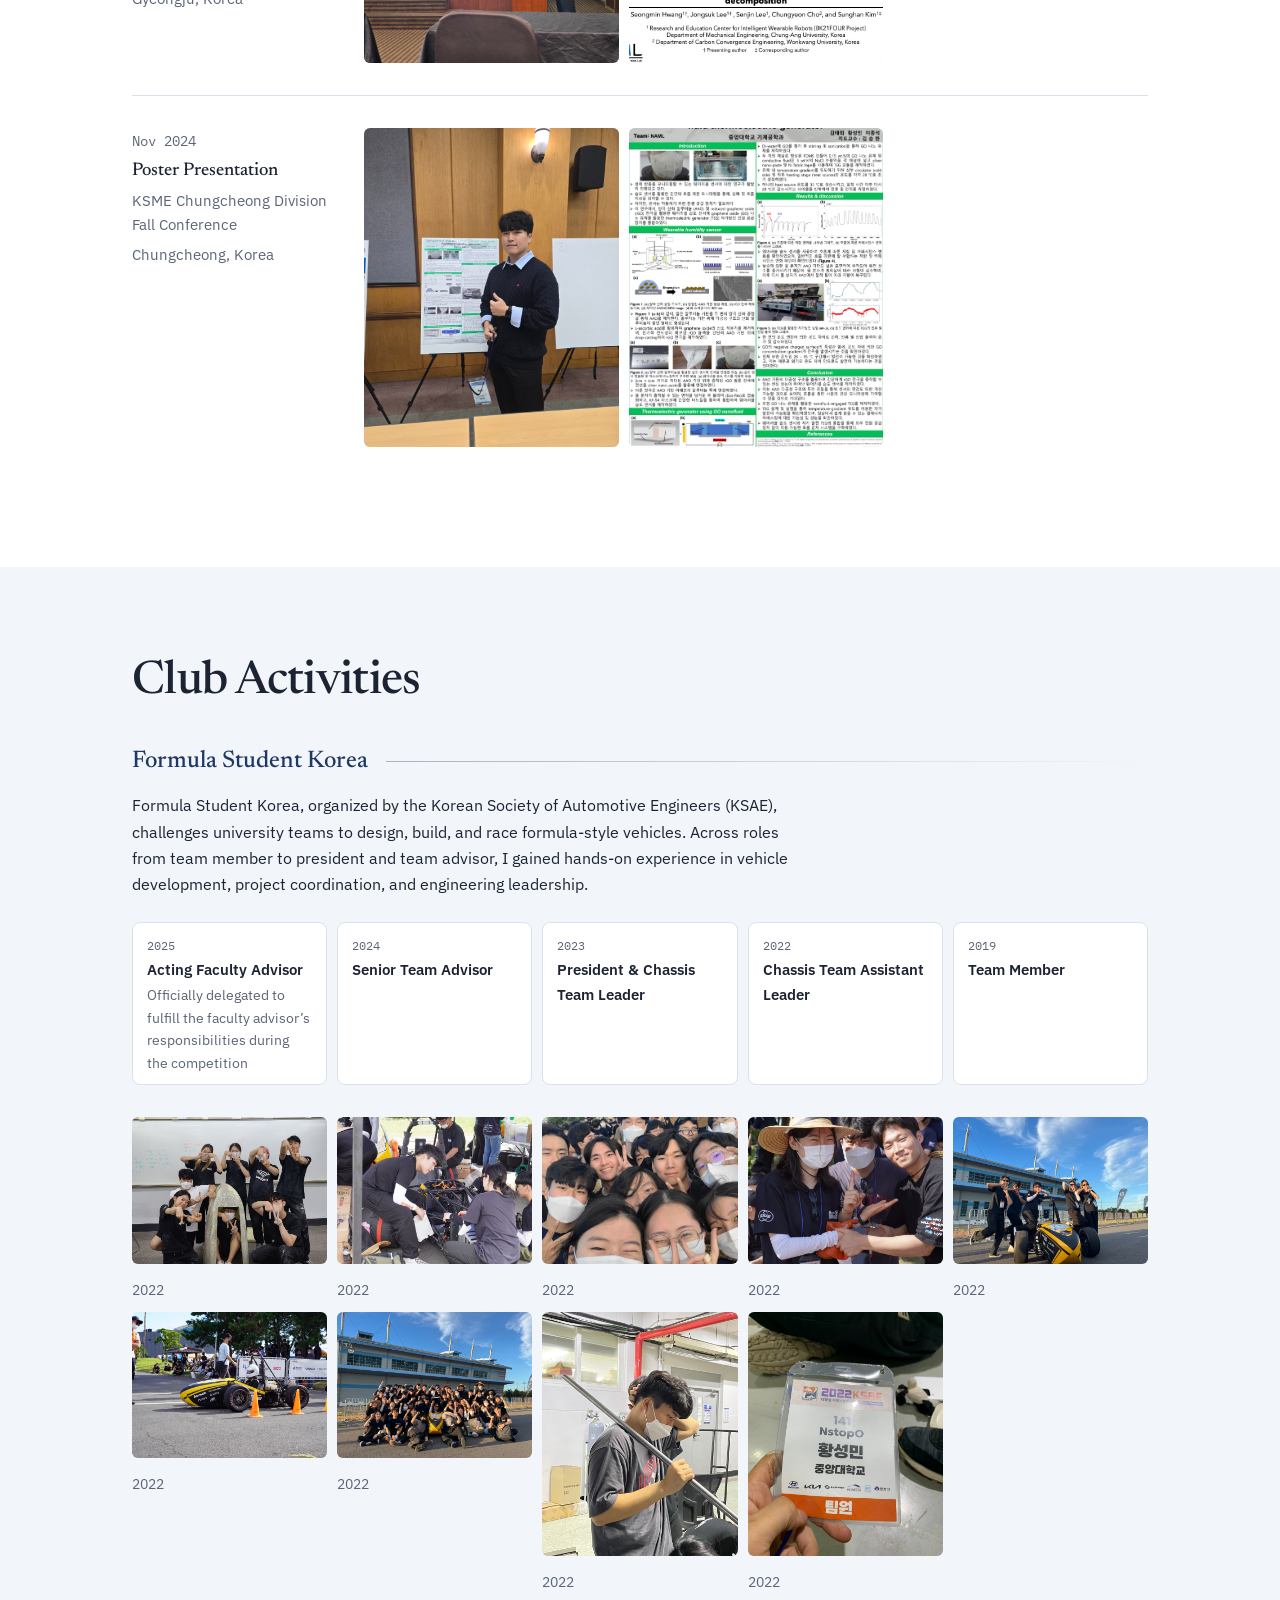
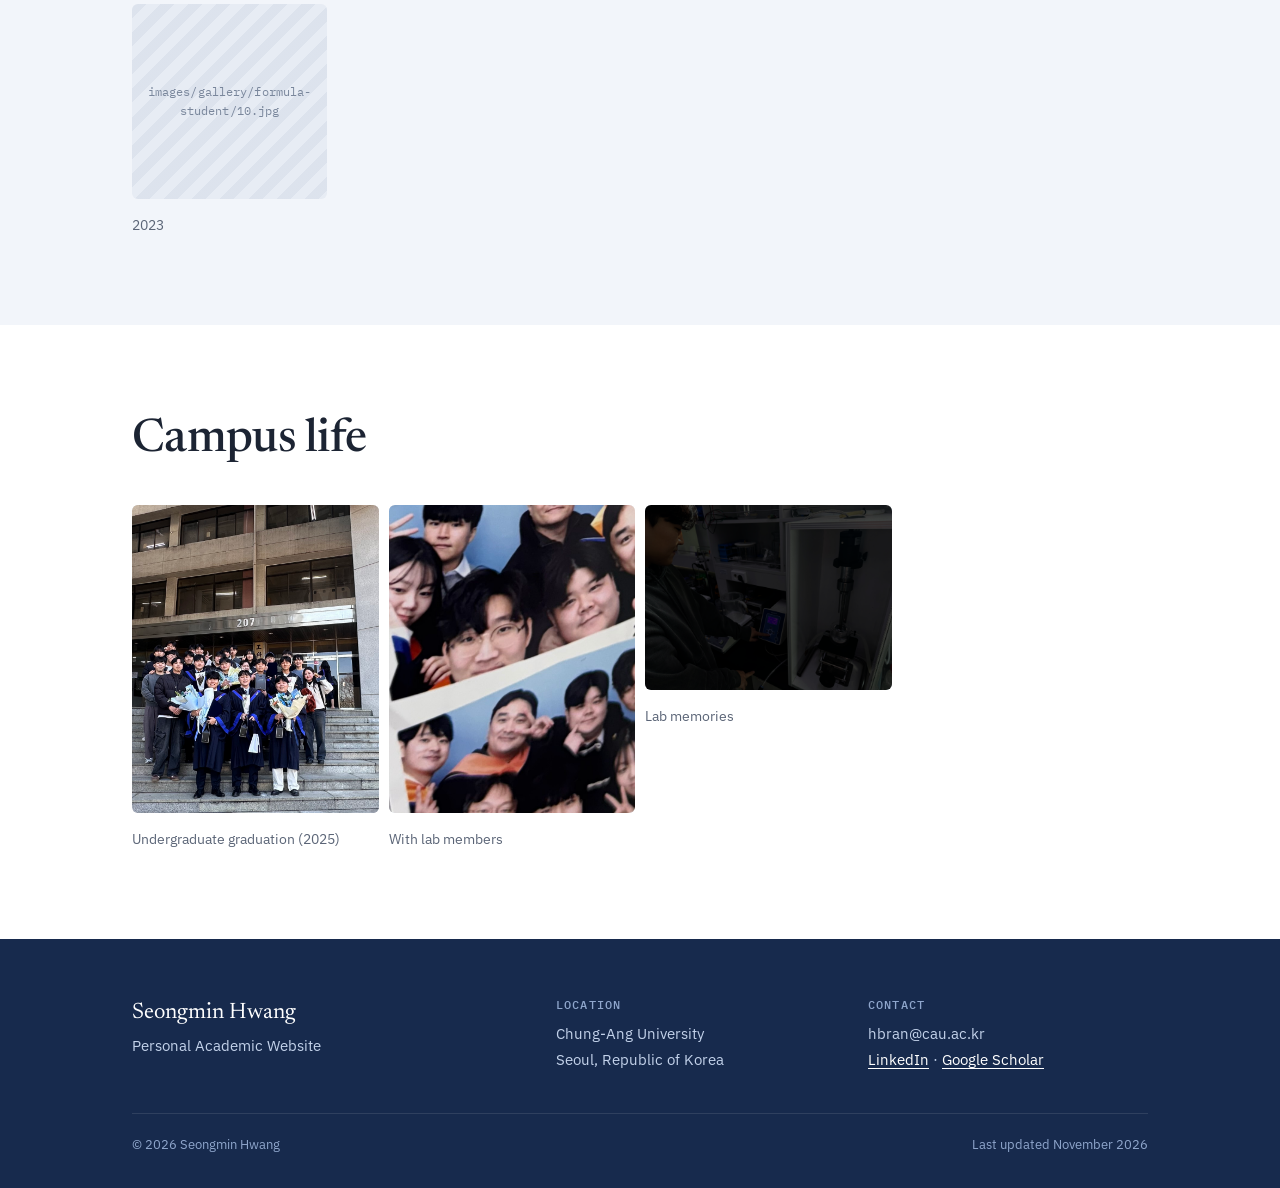
==== commit dc69b171: "Update gallery.html" ====
--- a/gallery.html
+++ b/gallery.html
@@ -264,6 +264,18 @@
 				    <figcaption>2022</figcaption>
 				  </figure>
 					
+					<figure class="fig" style="grid-column: 1;">
+				    <button class="frame" type="button" aria-label="Enlarge photo 10"
+				            data-label="images/gallery/formula-student/10.jpg">
+				      <img src="images/gallery/formula-student/10.jpg"
+				           alt="Formula Student Korea, photo 10"
+				           onload="this.parentElement.style.aspectRatio = this.naturalHeight > this.naturalWidth ? '4 / 5' : '4 / 3';"
+				           onerror="this.remove()">
+				    </button>
+				    <figcaption>2023</figcaption>
+				  </figure>
+
+					
 				</div>
 			</div>
 		</section>
@@ -308,6 +320,7 @@
 				    </button>
 				    <figcaption>Lab memories</figcaption>
 				  </figure>
+					
 				</div>
 			</div>
 		</section>
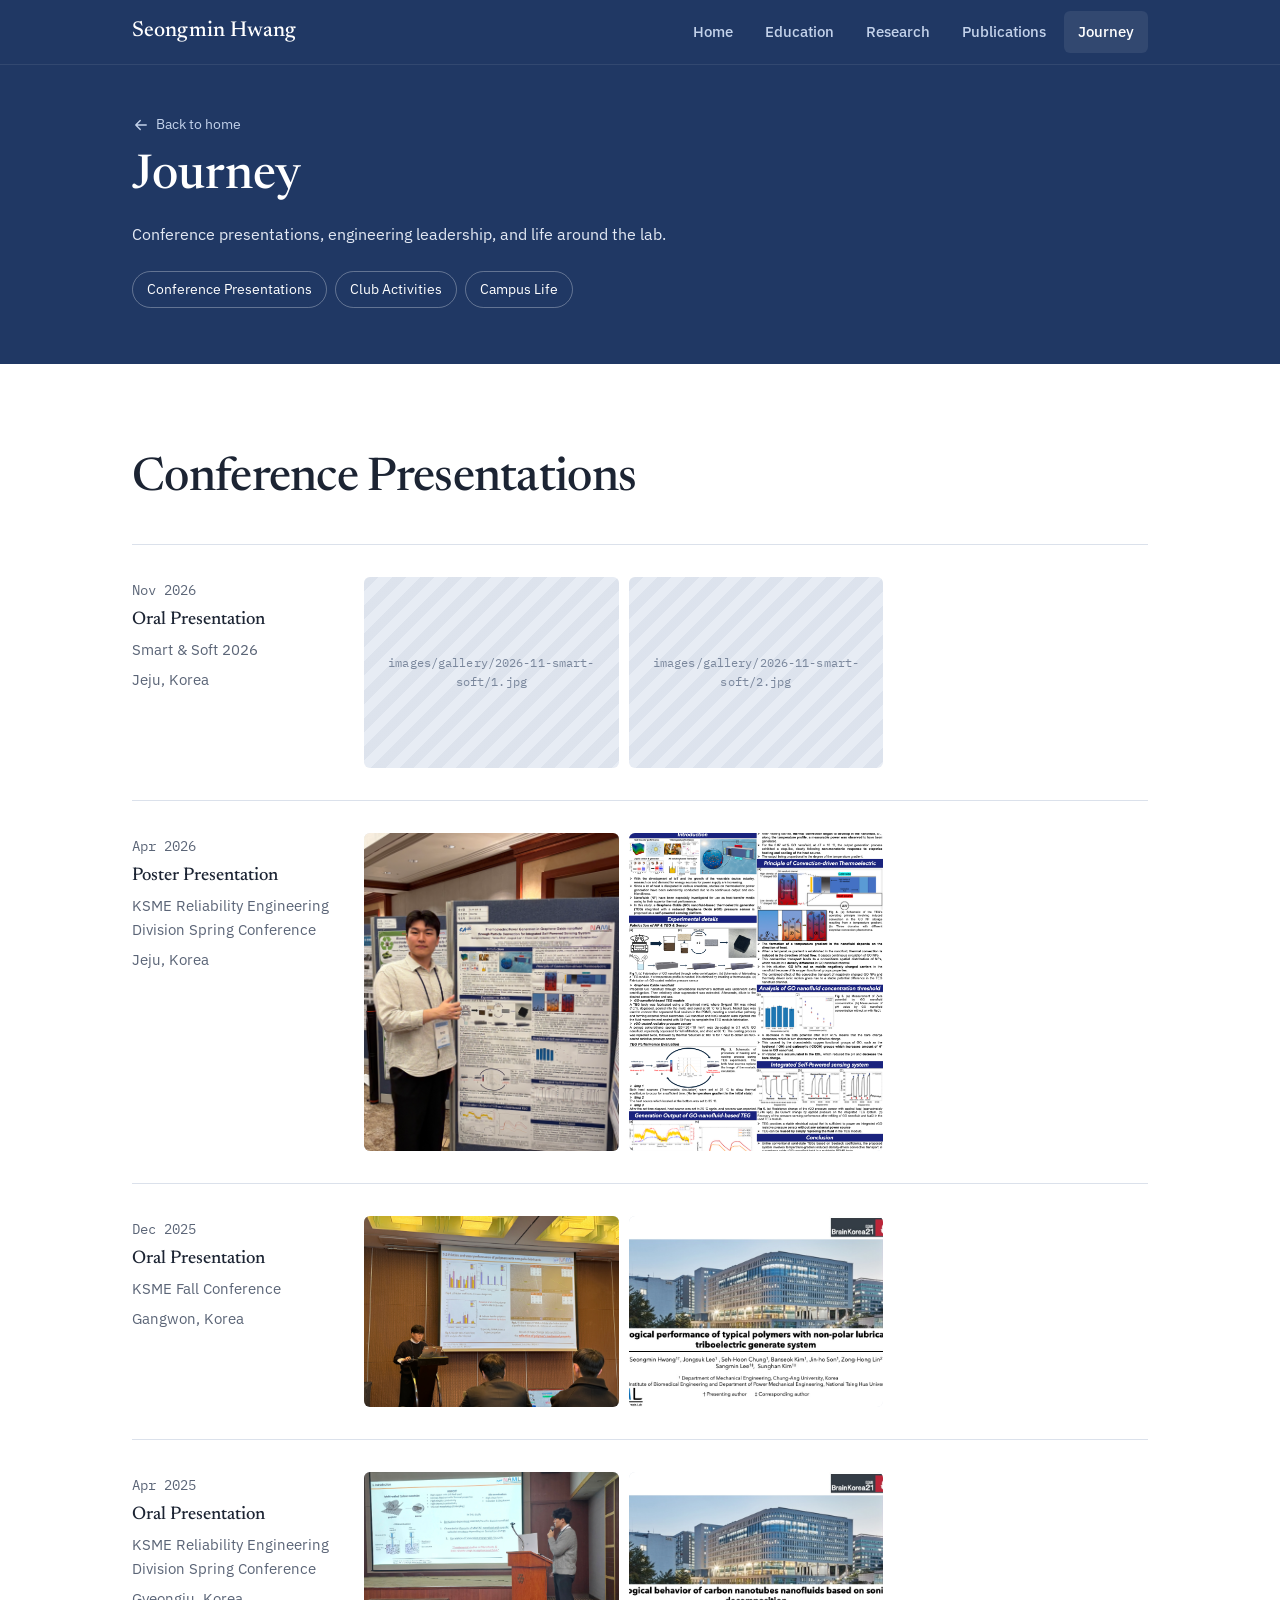
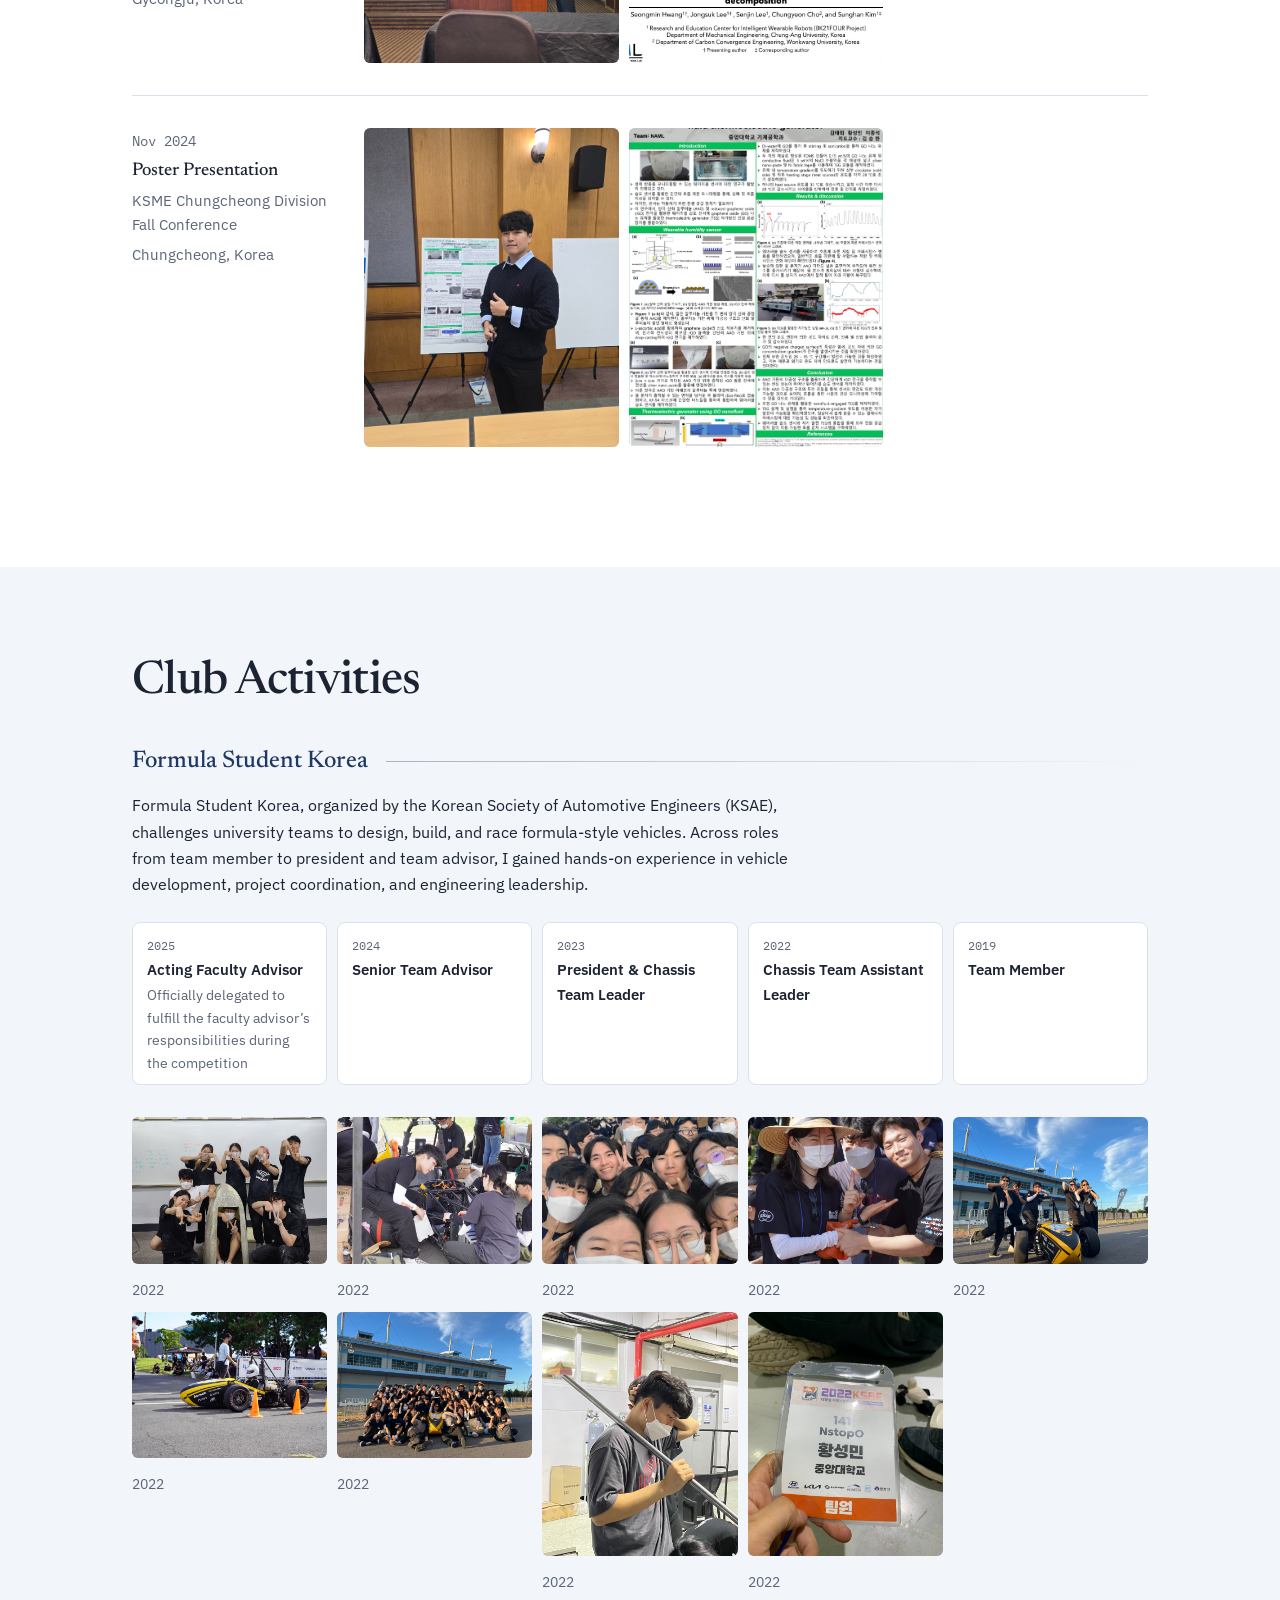
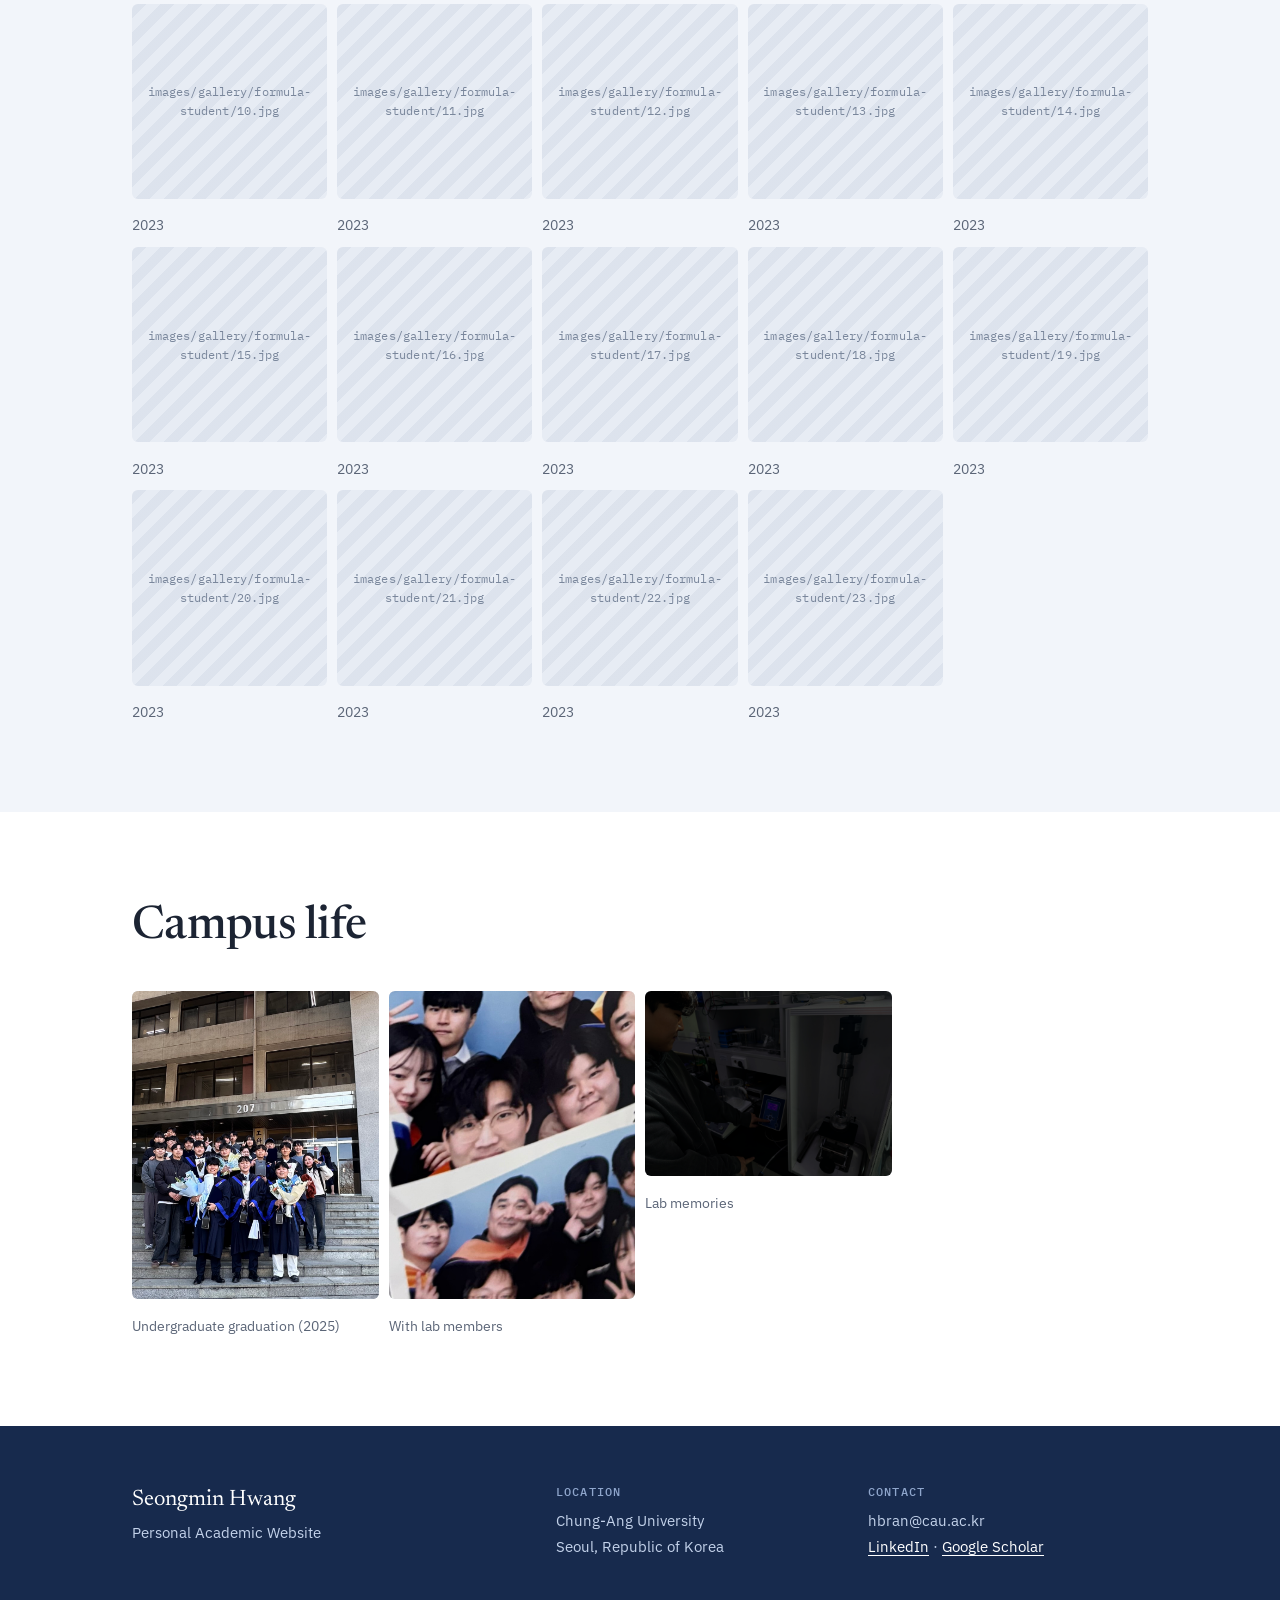
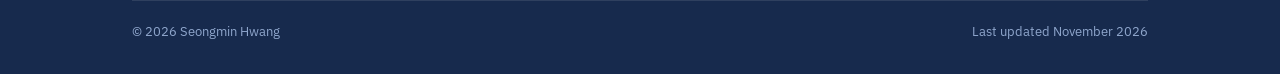
==== commit 30ac803b: "Update gallery.html" ====
--- a/gallery.html
+++ b/gallery.html
@@ -164,119 +164,44 @@
 						<strong>Team Member</strong>
 					</div>
 				</div>
-				<div class="photos dense">
-				  <figure class="fig">
-				    <button class="frame" type="button" aria-label="Enlarge photo 1"
-				            data-label="images/gallery/formula-student/1.jpg">
-				      <img src="images/gallery/formula-student/1.jpg"
-				           alt="Formula Student Korea, photo 1"
-				           onload="this.parentElement.style.aspectRatio = this.naturalHeight > this.naturalWidth ? '4 / 5' : '4 / 3';"
-				           onerror="this.remove()">
-				    </button>
-				    <figcaption>2022</figcaption>
-				  </figure>
-				
-				  <figure class="fig">
-				    <button class="frame" type="button" aria-label="Enlarge photo 2"
-				            data-label="images/gallery/formula-student/2.jpg">
-				      <img src="images/gallery/formula-student/2.jpg"
-				           alt="Formula Student Korea, photo 2"
-				           onload="this.parentElement.style.aspectRatio = this.naturalHeight > this.naturalWidth ? '4 / 5' : '4 / 3';"
-				           onerror="this.remove()">
-				    </button>
-				    <figcaption>2022</figcaption>
-				  </figure>
-				
-				  <figure class="fig">
-				    <button class="frame" type="button" aria-label="Enlarge photo 3"
-				            data-label="images/gallery/formula-student/3.jpg">
-				      <img src="images/gallery/formula-student/3.jpg"
-				           alt="Formula Student Korea, photo 3"
-				           onload="this.parentElement.style.aspectRatio = this.naturalHeight > this.naturalWidth ? '4 / 5' : '4 / 3';"
-				           onerror="this.remove()">
-				    </button>
-				    <figcaption>2022</figcaption>
-				  </figure>
-				
-				  <figure class="fig">
-				    <button class="frame" type="button" aria-label="Enlarge photo 4"
-				            data-label="images/gallery/formula-student/4.jpg">
-				      <img src="images/gallery/formula-student/4.jpg"
-				           alt="Formula Student Korea, photo 4"
-				           onload="this.parentElement.style.aspectRatio = this.naturalHeight > this.naturalWidth ? '4 / 5' : '4 / 3';"
-				           onerror="this.remove()">
-				    </button>
-				    <figcaption>2022</figcaption>
-				  </figure>
-				
-				  <figure class="fig">
-				    <button class="frame" type="button" aria-label="Enlarge photo 5"
-				            data-label="images/gallery/formula-student/5.jpg">
-				      <img src="images/gallery/formula-student/5.jpg"
-				           alt="Formula Student Korea, photo 5"
-				           onload="this.parentElement.style.aspectRatio = this.naturalHeight > this.naturalWidth ? '4 / 5' : '4 / 3';"
-				           onerror="this.remove()">
-				    </button>
-				    <figcaption>2022</figcaption>
-				  </figure>
-				
-				  <figure class="fig">
-				    <button class="frame" type="button" aria-label="Enlarge photo 6"
-				            data-label="images/gallery/formula-student/6.jpg">
-				      <img src="images/gallery/formula-student/6.jpg"
-				           alt="Formula Student Korea, photo 6"
-				           onload="this.parentElement.style.aspectRatio = this.naturalHeight > this.naturalWidth ? '4 / 5' : '4 / 3';"
-				           onerror="this.remove()">
-				    </button>
-				    <figcaption>2022</figcaption>
-				  </figure>
-				
-				  <figure class="fig">
-				    <button class="frame" type="button" aria-label="Enlarge photo 7"
-				            data-label="images/gallery/formula-student/7.jpg">
-				      <img src="images/gallery/formula-student/7.jpg"
-				           alt="Formula Student Korea, photo 7"
-				           onload="this.parentElement.style.aspectRatio = this.naturalHeight > this.naturalWidth ? '4 / 5' : '4 / 3';"
-				           onerror="this.remove()">
-				    </button>
-				    <figcaption>2022</figcaption>
-				  </figure>
-				
-				  <figure class="fig">
-				    <button class="frame" type="button" aria-label="Enlarge photo 8"
-				            data-label="images/gallery/formula-student/8.jpg">
-				      <img src="images/gallery/formula-student/8.jpg"
-				           alt="Formula Student Korea, photo 8"
-				           onload="this.parentElement.style.aspectRatio = this.naturalHeight > this.naturalWidth ? '4 / 5' : '4 / 3';"
-				           onerror="this.remove()">
-				    </button>
-				    <figcaption>2022</figcaption>
-				  </figure>
-
-					<figure class="fig">
-				    <button class="frame" type="button" aria-label="Enlarge photo 9"
-				            data-label="images/gallery/formula-student/9.jpg">
-				      <img src="images/gallery/formula-student/9.jpg"
-				           alt="Formula Student Korea, photo 9"
-				           onload="this.parentElement.style.aspectRatio = this.naturalHeight > this.naturalWidth ? '4 / 5' : '4 / 3';"
-				           onerror="this.remove()">
-				    </button>
-				    <figcaption>2022</figcaption>
-				  </figure>
-					
-					<figure class="fig" style="grid-column: 1;">
-				    <button class="frame" type="button" aria-label="Enlarge photo 10"
-				            data-label="images/gallery/formula-student/10.jpg">
-				      <img src="images/gallery/formula-student/10.jpg"
-				           alt="Formula Student Korea, photo 10"
-				           onload="this.parentElement.style.aspectRatio = this.naturalHeight > this.naturalWidth ? '4 / 5' : '4 / 3';"
-				           onerror="this.remove()">
-				    </button>
-				    <figcaption>2023</figcaption>
-				  </figure>
-
-					
-				</div>
+				<div class="photos dense" id="formula-photos"></div>
+				
+				<script>
+				(function () {
+				  const grid = document.getElementById('formula-photos');
+				
+				  const groups = [
+				    { year: 2022, start: 1, end: 9 },
+				    { year: 2023, start: 10, end: 23 }
+				  ];
+				
+				  groups.forEach(function (group) {
+				    for (let n = group.start; n <= group.end; n++) {
+				      const figure = document.createElement('figure');
+				      figure.className = 'fig';
+				
+				      // 각 연도의 첫 사진은 새 줄에서 시작
+				      if (n === group.start) {
+				        figure.style.gridColumn = '1';
+				      }
+				
+				      figure.innerHTML = `
+				        <button class="frame" type="button"
+				                aria-label="Enlarge photo ${n}"
+				                data-label="images/gallery/formula-student/${n}.jpg">
+				          <img src="images/gallery/formula-student/${n}.jpg"
+				               alt="Formula Student Korea ${group.year}, photo ${n}"
+				               onload="this.parentElement.style.aspectRatio = this.naturalHeight > this.naturalWidth ? '4 / 5' : '4 / 3';"
+				               onerror="this.remove()">
+				        </button>
+				        <figcaption>${group.year}</figcaption>
+				      `;
+				
+				      grid.appendChild(figure);
+				    }
+				  });
+				})();
+				</script>
 			</div>
 		</section>
 		<section class="section" id="lab">
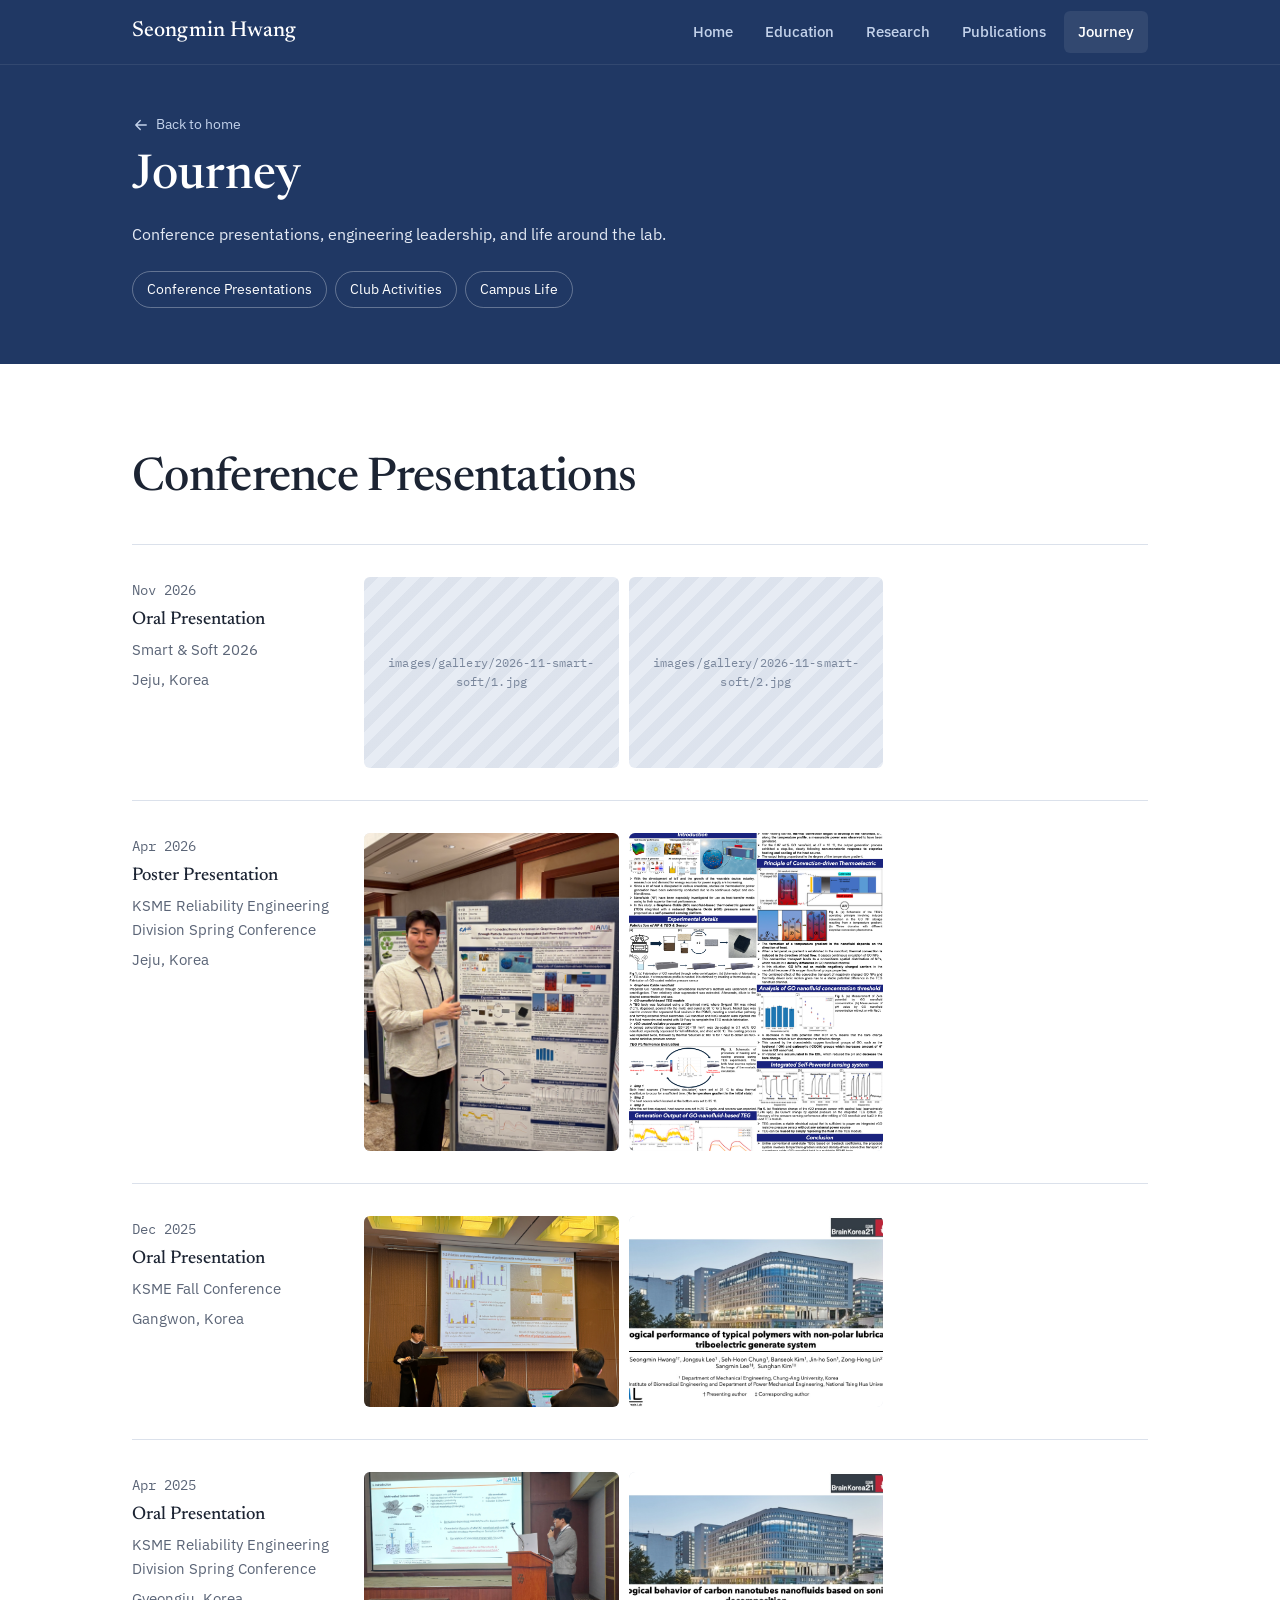
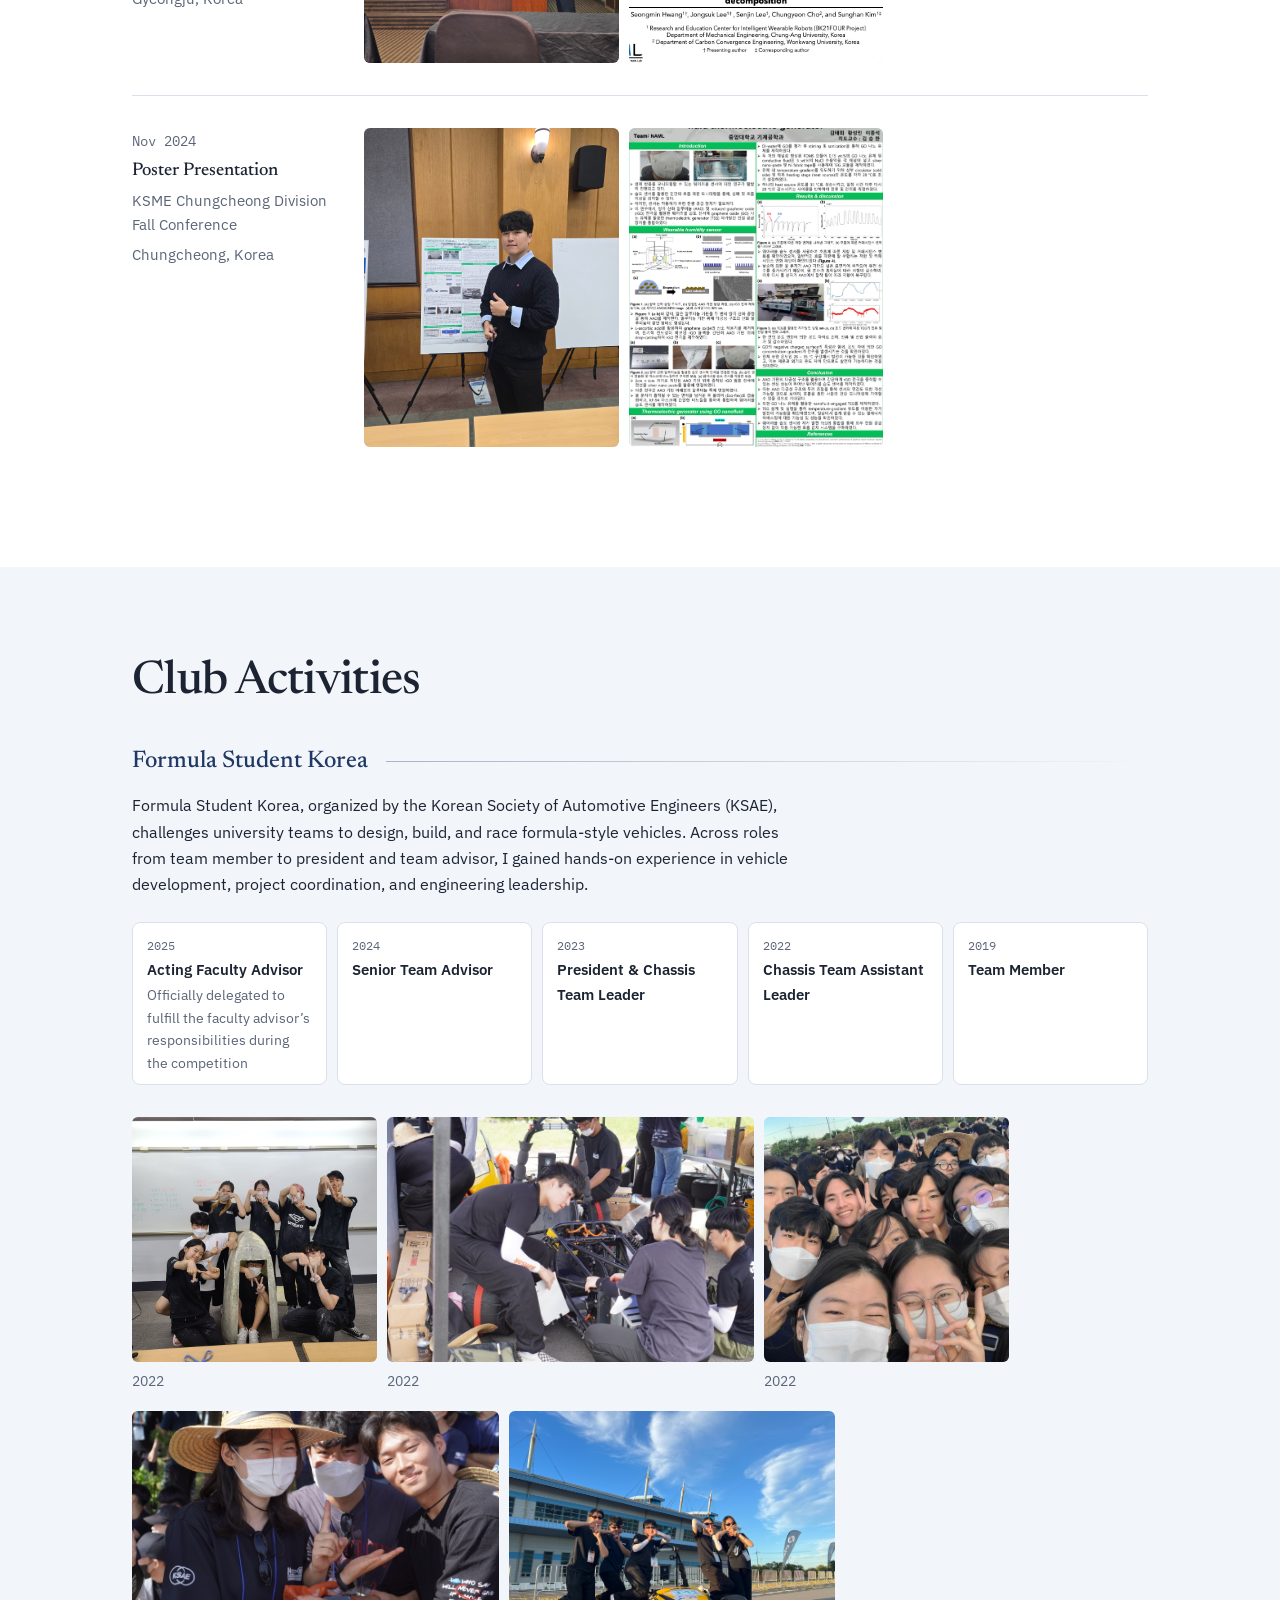
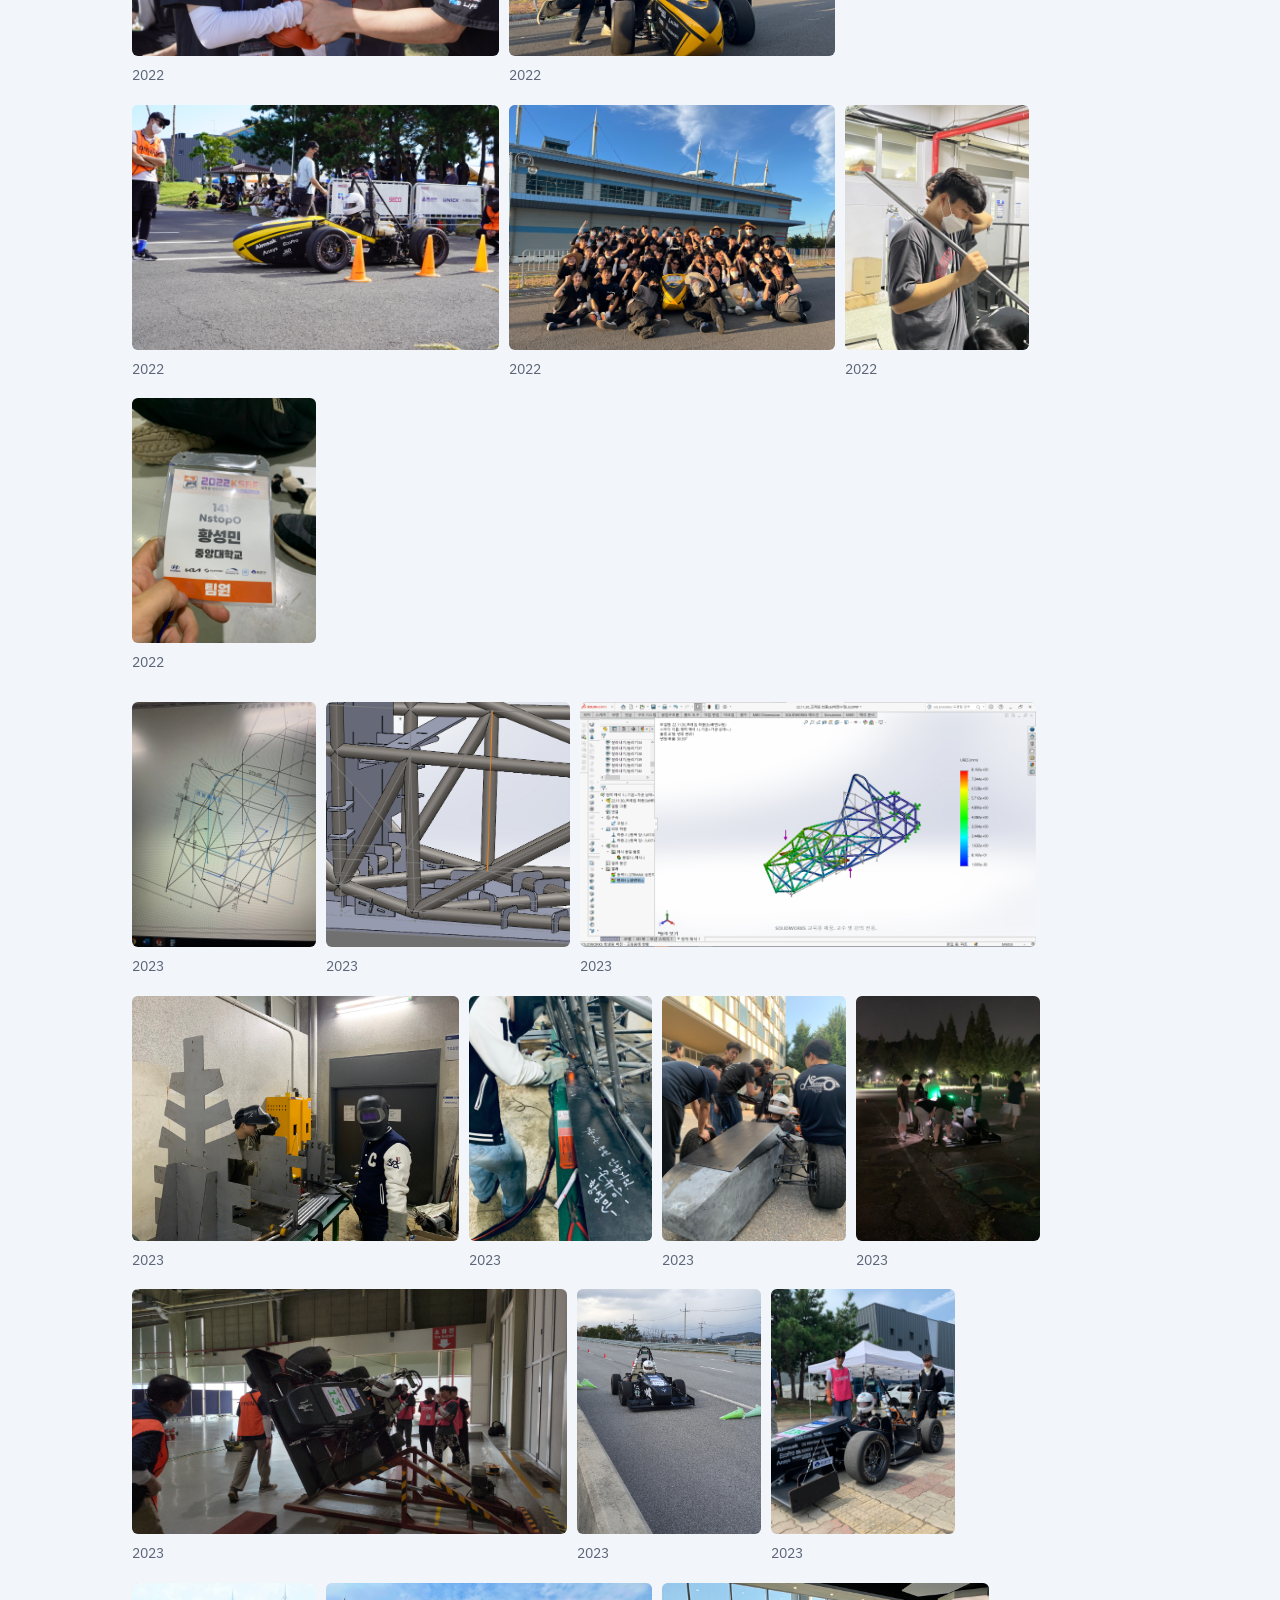
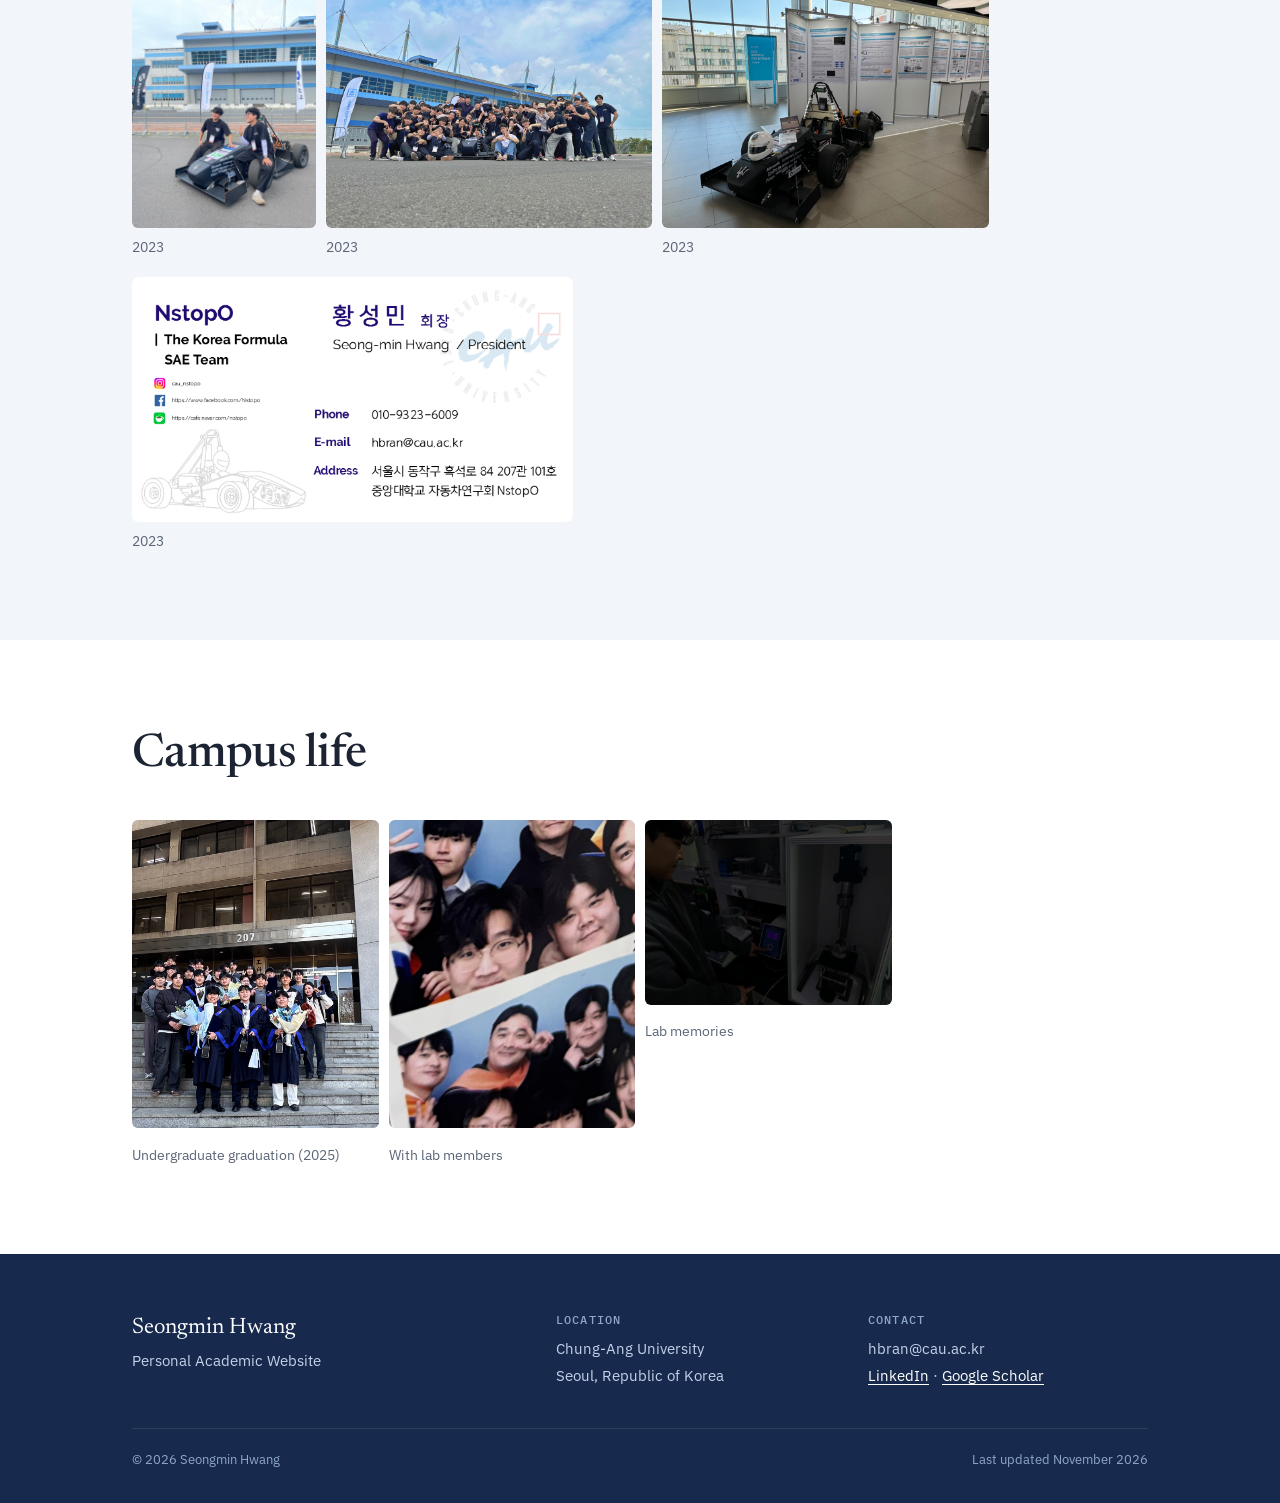
==== commit 46adff29: "Update gallery.html" ====
--- a/gallery.html
+++ b/gallery.html
@@ -165,43 +165,43 @@
 					</div>
 				</div>
 				<div class="photos dense" id="formula-photos"></div>
-				
-				<script>
-				(function () {
-				  const grid = document.getElementById('formula-photos');
-				
-				  const groups = [
-				    { year: 2022, start: 1, end: 9 },
-				    { year: 2023, start: 10, end: 23 }
-				  ];
-				
-				  groups.forEach(function (group) {
-				    for (let n = group.start; n <= group.end; n++) {
-				      const figure = document.createElement('figure');
-				      figure.className = 'fig';
-				
-				      // 각 연도의 첫 사진은 새 줄에서 시작
-				      if (n === group.start) {
-				        figure.style.gridColumn = '1';
-				      }
-				
-				      figure.innerHTML = `
-				        <button class="frame" type="button"
-				                aria-label="Enlarge photo ${n}"
-				                data-label="images/gallery/formula-student/${n}.jpg">
-				          <img src="images/gallery/formula-student/${n}.jpg"
-				               alt="Formula Student Korea ${group.year}, photo ${n}"
-				               onload="this.parentElement.style.aspectRatio = this.naturalHeight > this.naturalWidth ? '4 / 5' : '4 / 3';"
-				               onerror="this.remove()">
-				        </button>
-				        <figcaption>${group.year}</figcaption>
-				      `;
-				
-				      grid.appendChild(figure);
-				    }
-				  });
-				})();
-				</script>
+
+					<script>
+					(function () {
+					  const grid = document.getElementById('formula-photos');
+					
+					  const groups = [
+					    { year: 2022, start: 1, end: 9 },
+					    { year: 2023, start: 10, end: 23 }
+					  ];
+					
+					  groups.forEach(function (group) {
+					    // 연도별로 묶어서 새 줄에서 시작
+					    const yearPhotos = document.createElement('div');
+					    yearPhotos.className = 'photo-year';
+					    grid.appendChild(yearPhotos);
+					
+					    for (let n = group.start; n <= group.end; n++) {
+					      const figure = document.createElement('figure');
+					      figure.className = 'fig';
+					
+					      figure.innerHTML = `
+					        <button class="frame" type="button"
+					                aria-label="Enlarge photo ${n}"
+					                data-label="images/gallery/formula-student/${n}.jpg">
+					          <img src="images/gallery/formula-student/${n}.jpg"
+					               alt="Formula Student Korea ${group.year}, photo ${n}"
+					               onload="this.closest('figure').style.setProperty('--photo-ratio', this.naturalWidth / this.naturalHeight);"
+					               onerror="this.remove()">
+					        </button>
+					        <figcaption>${group.year}</figcaption>
+					      `;
+					
+					      yearPhotos.appendChild(figure);
+					    }
+					  });
+					})();
+					</script>
 			</div>
 		</section>
 		<section class="section" id="lab">
--- a/assets/site.css
+++ b/assets/site.css
@@ -1498,3 +1498,36 @@
 .frame:has(img)::after {
   display: none;
 }
+
+#formula-photos {
+  display: block;
+  --photo-height: 245px;
+}
+
+#formula-photos .photo-year {
+  display: flex;
+  flex-wrap: wrap;
+  align-items: flex-start;
+  gap: 18px 10px;
+}
+
+#formula-photos .photo-year + .photo-year {
+  margin-top: 28px;
+}
+
+#formula-photos .fig {
+  flex: 0 0 auto;
+  width: calc(var(--photo-height) * var(--photo-ratio, 1.333333));
+  max-width: 100%;
+}
+
+#formula-photos .frame {
+  display: block;
+  width: 100%;
+  height: auto;
+  aspect-ratio: var(--photo-ratio, 4 / 3);
+}
+
+#formula-photos .frame img {
+  object-fit: contain;
+}
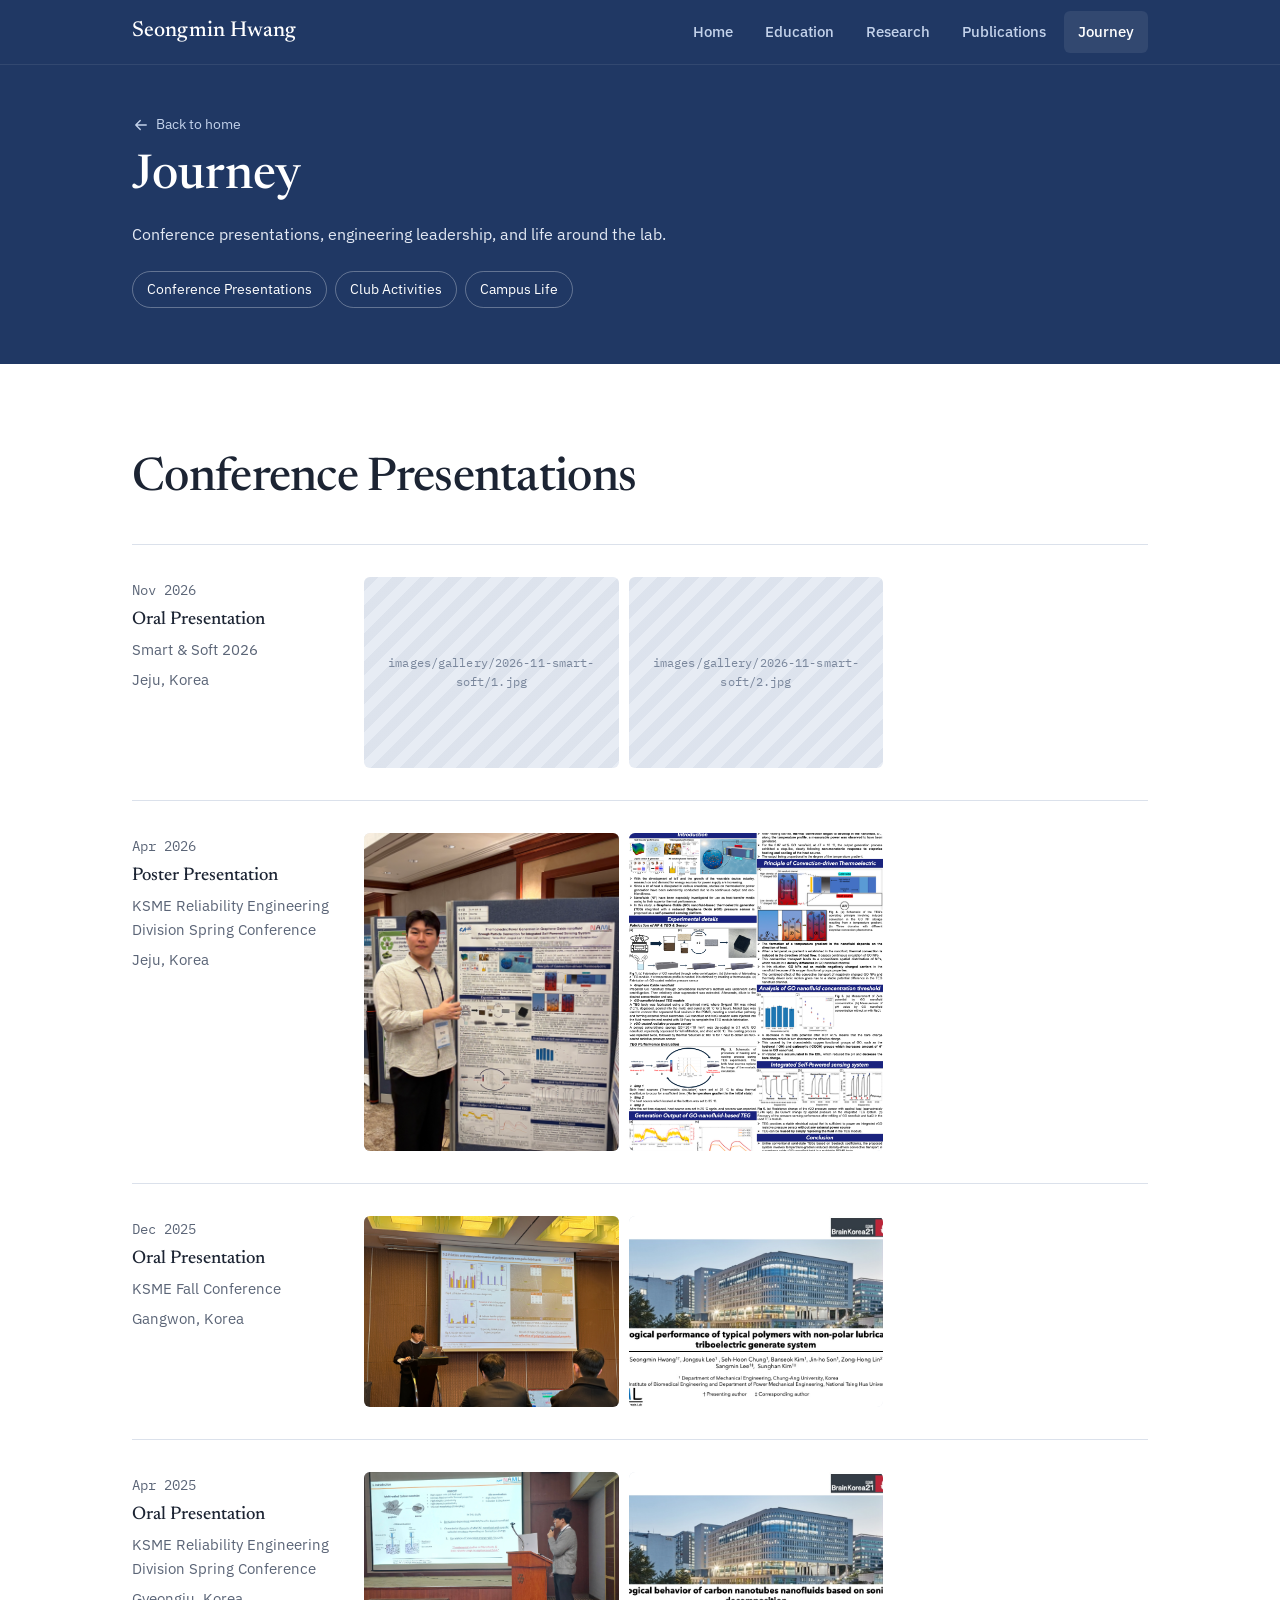
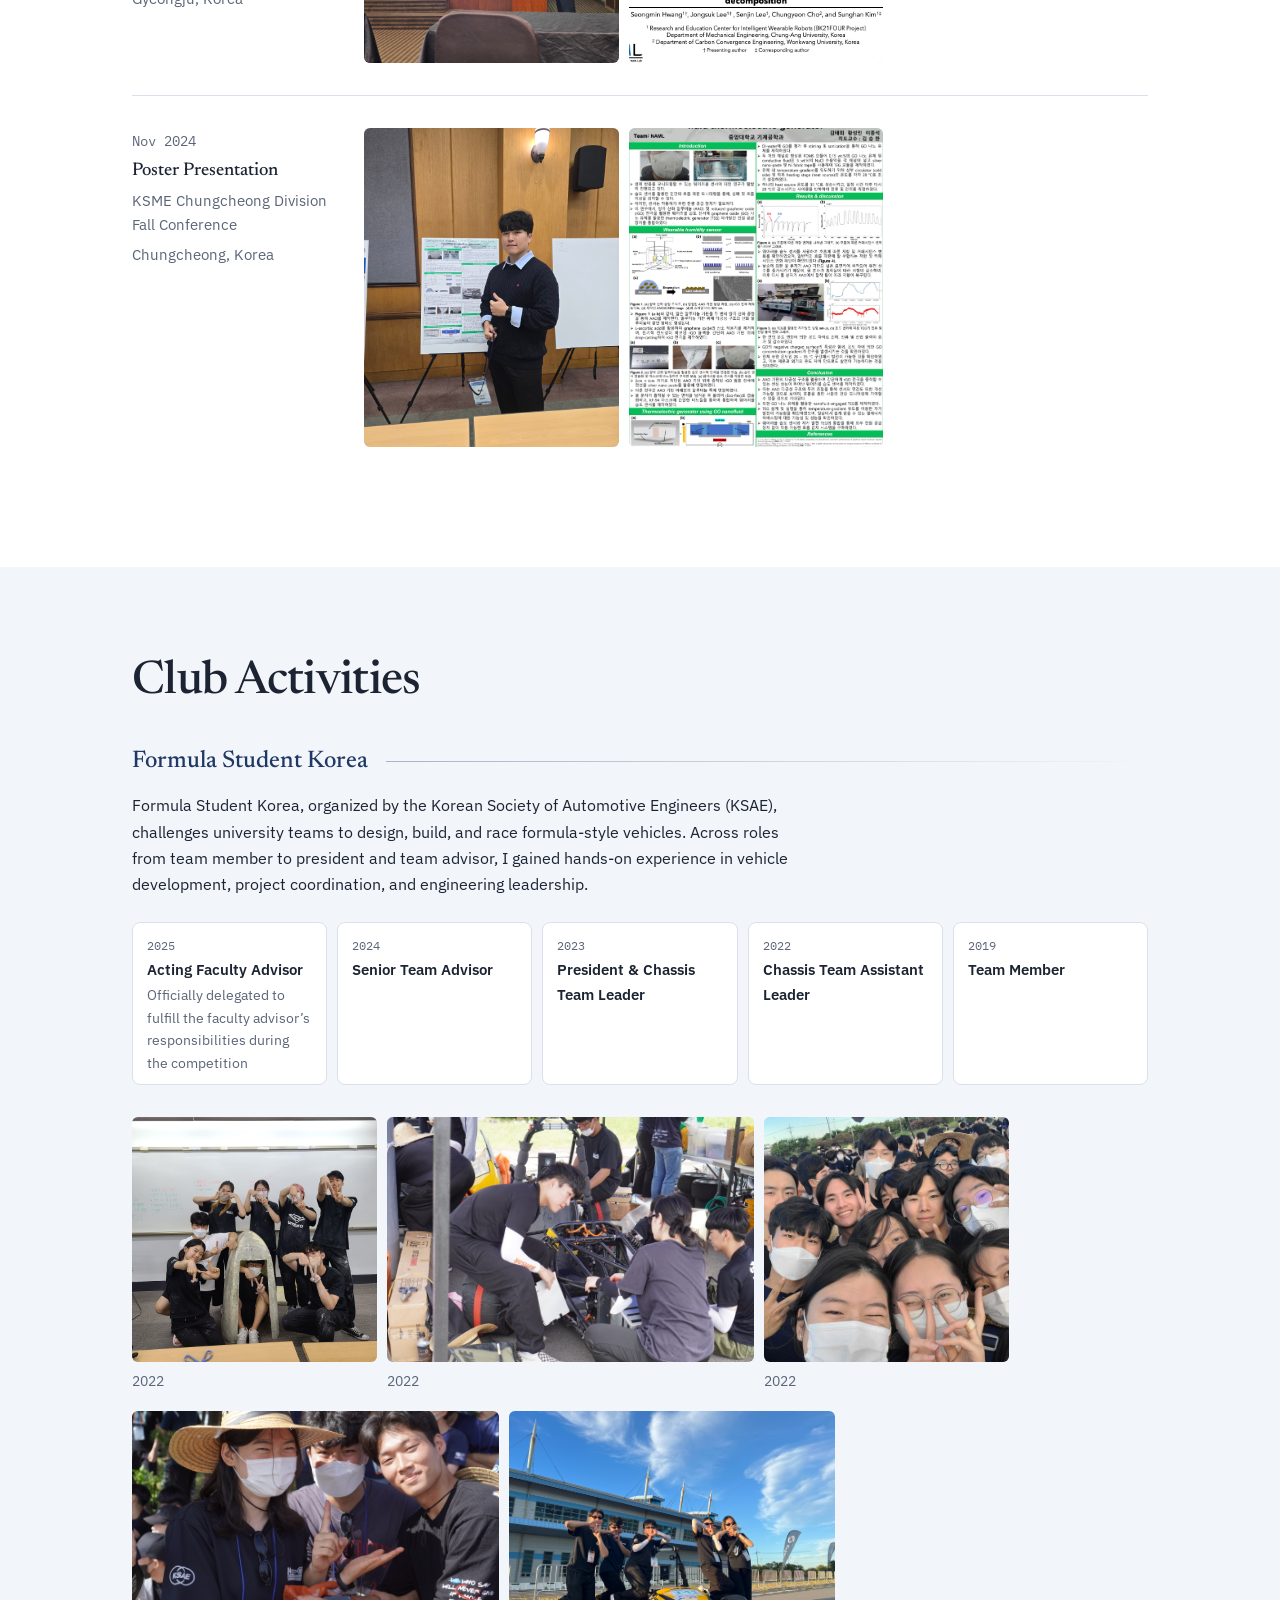
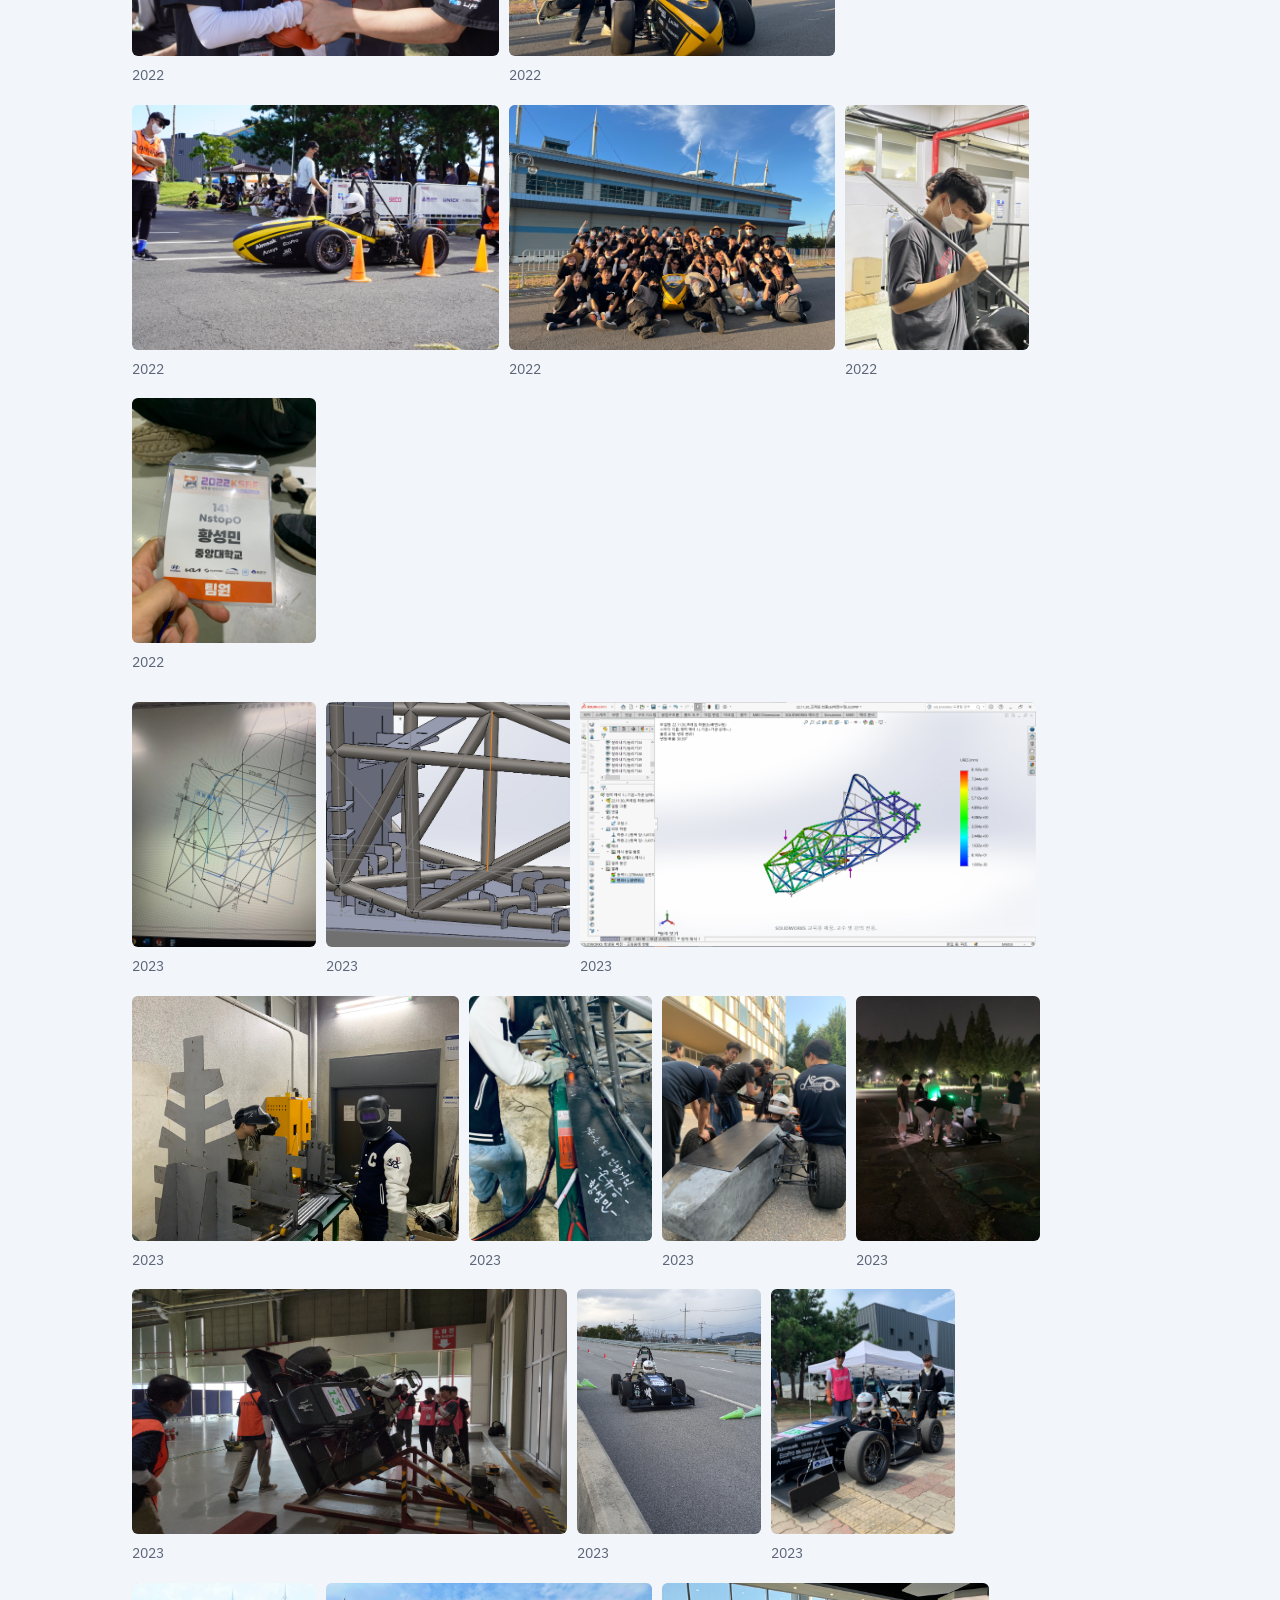
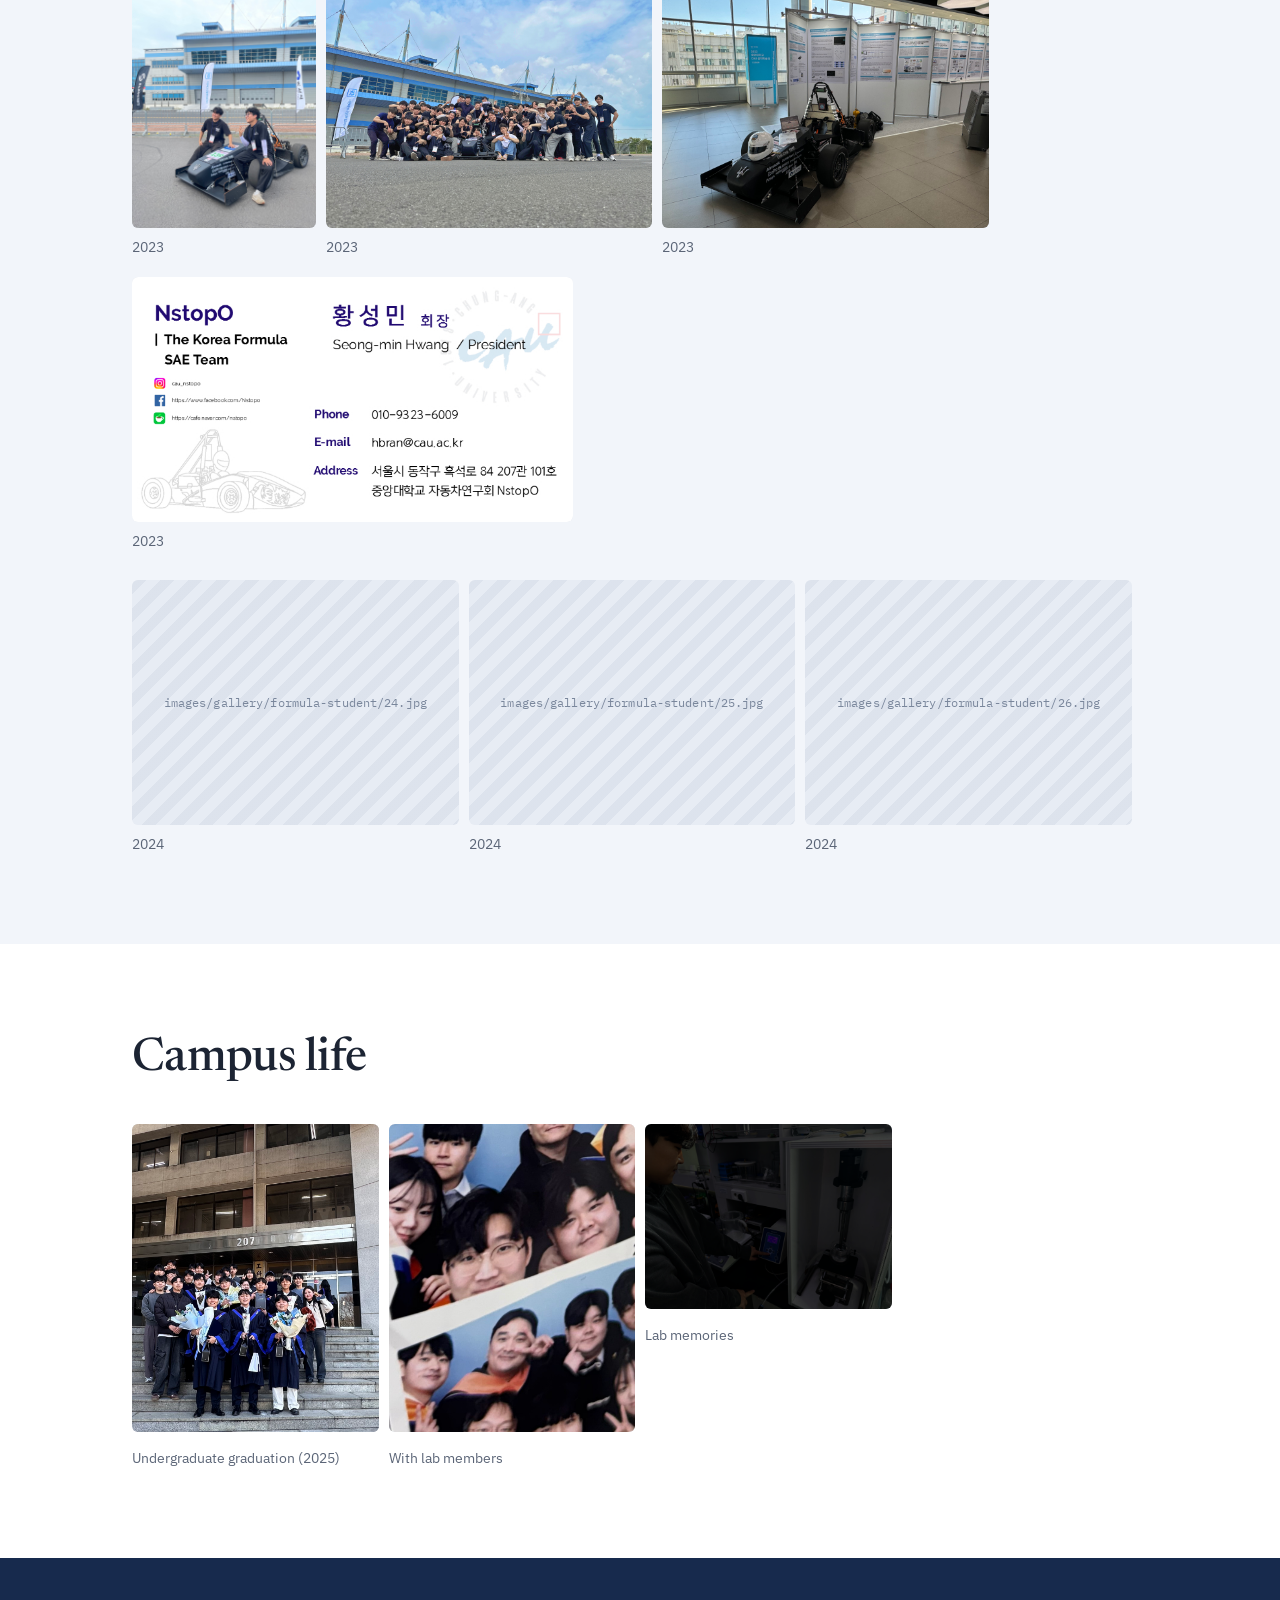
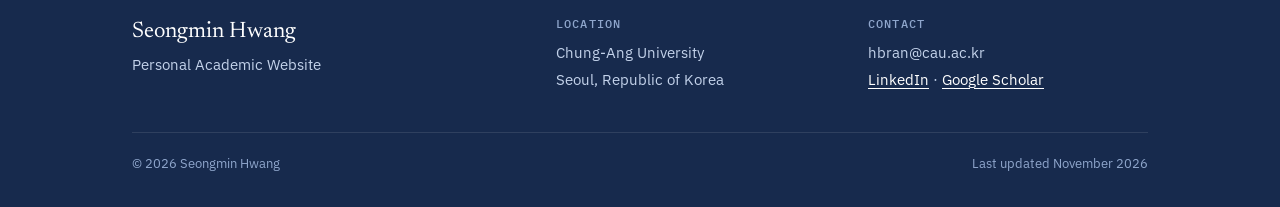
==== commit cf92d230: "Update gallery.html" ====
--- a/gallery.html
+++ b/gallery.html
@@ -172,7 +172,8 @@
 					
 					  const groups = [
 					    { year: 2022, start: 1, end: 9 },
-					    { year: 2023, start: 10, end: 23 }
+					    { year: 2023, start: 10, end: 23 },
+						{ year: 2024, start: 24, end: 26}
 					  ];
 					
 					  groups.forEach(function (group) {
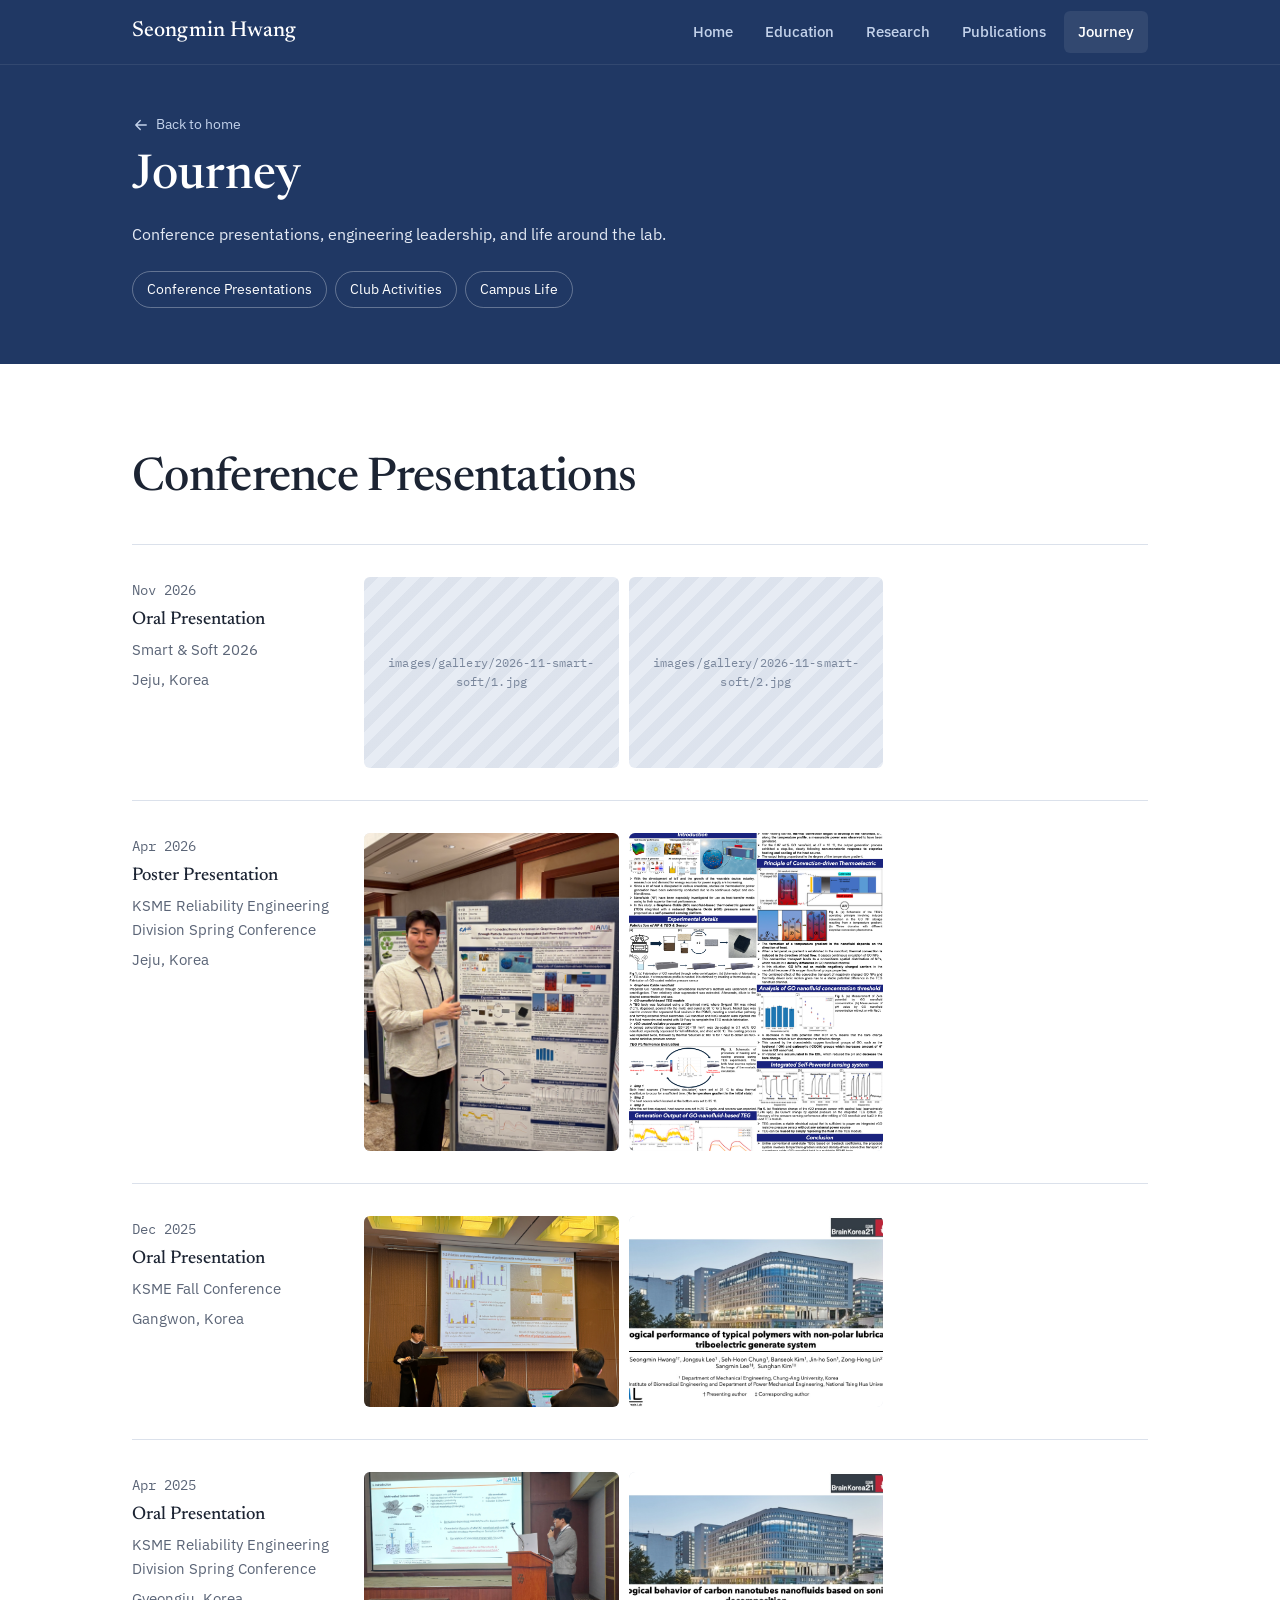
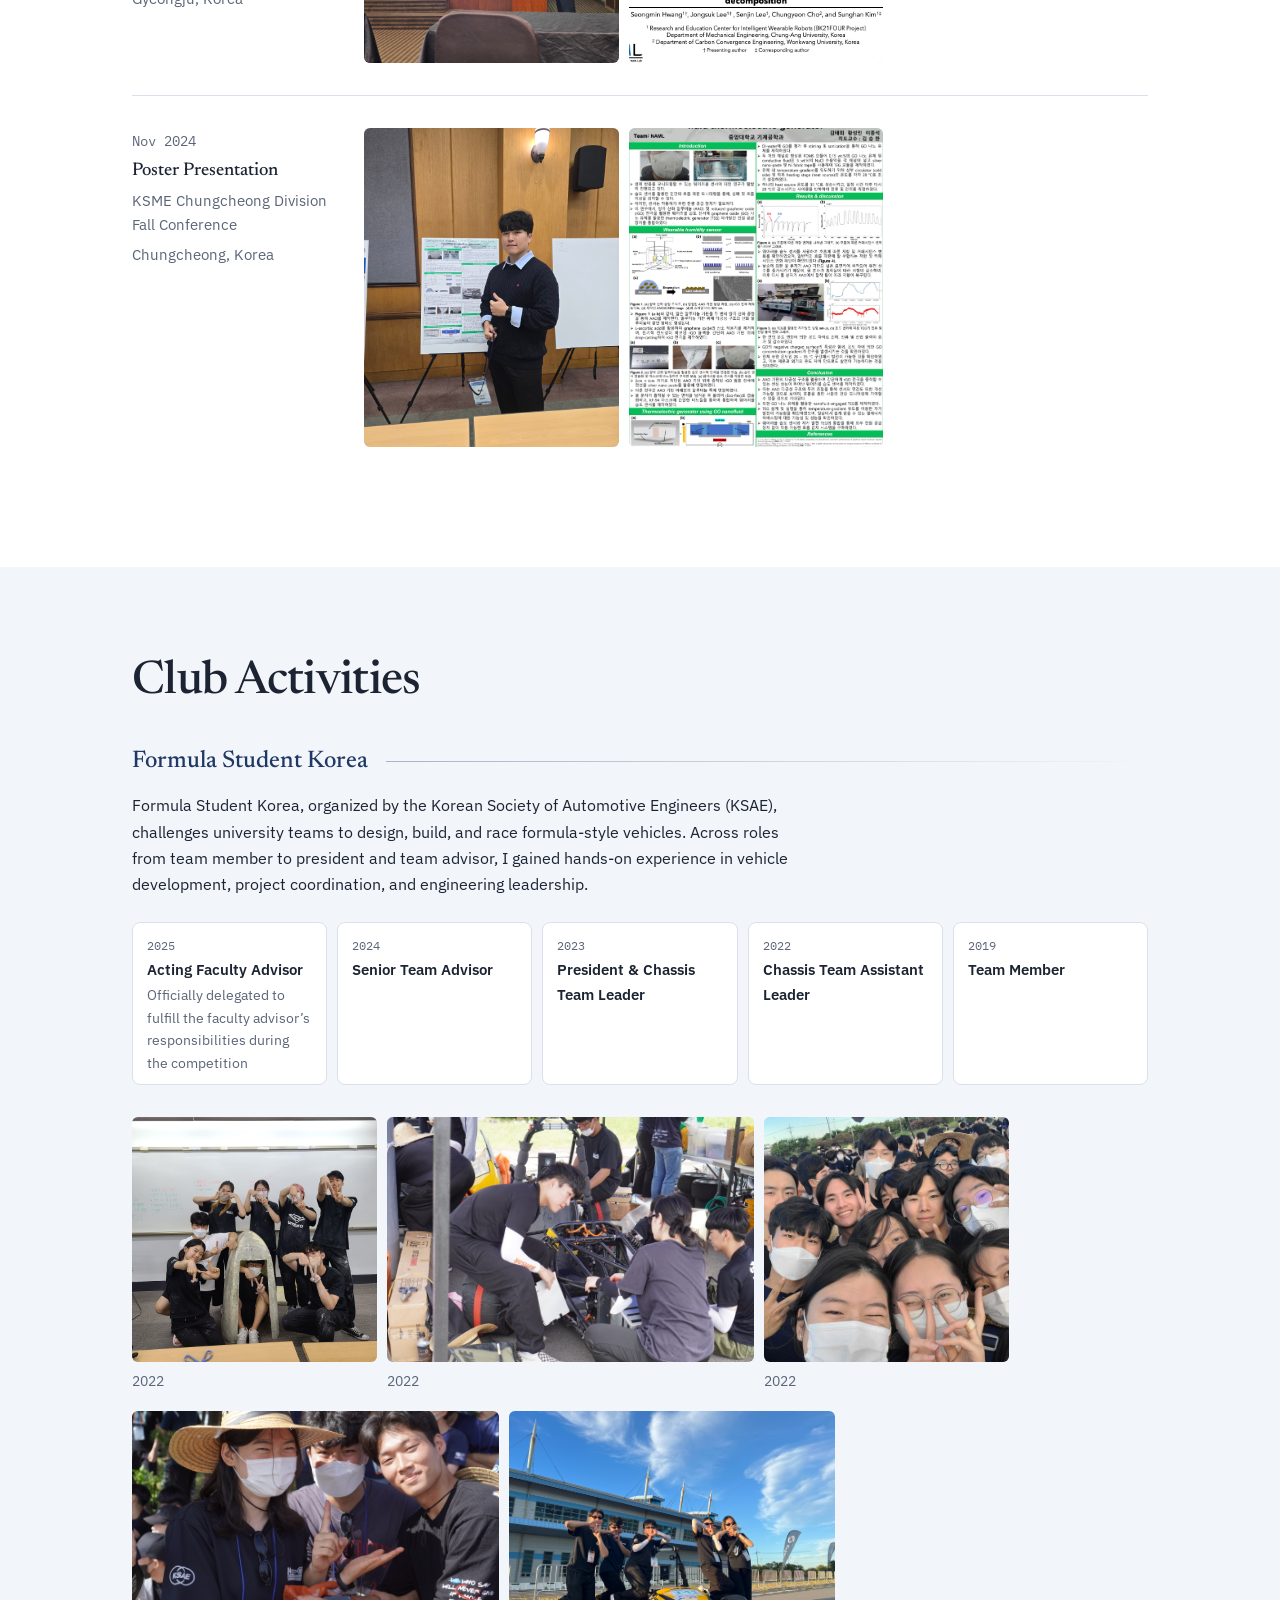
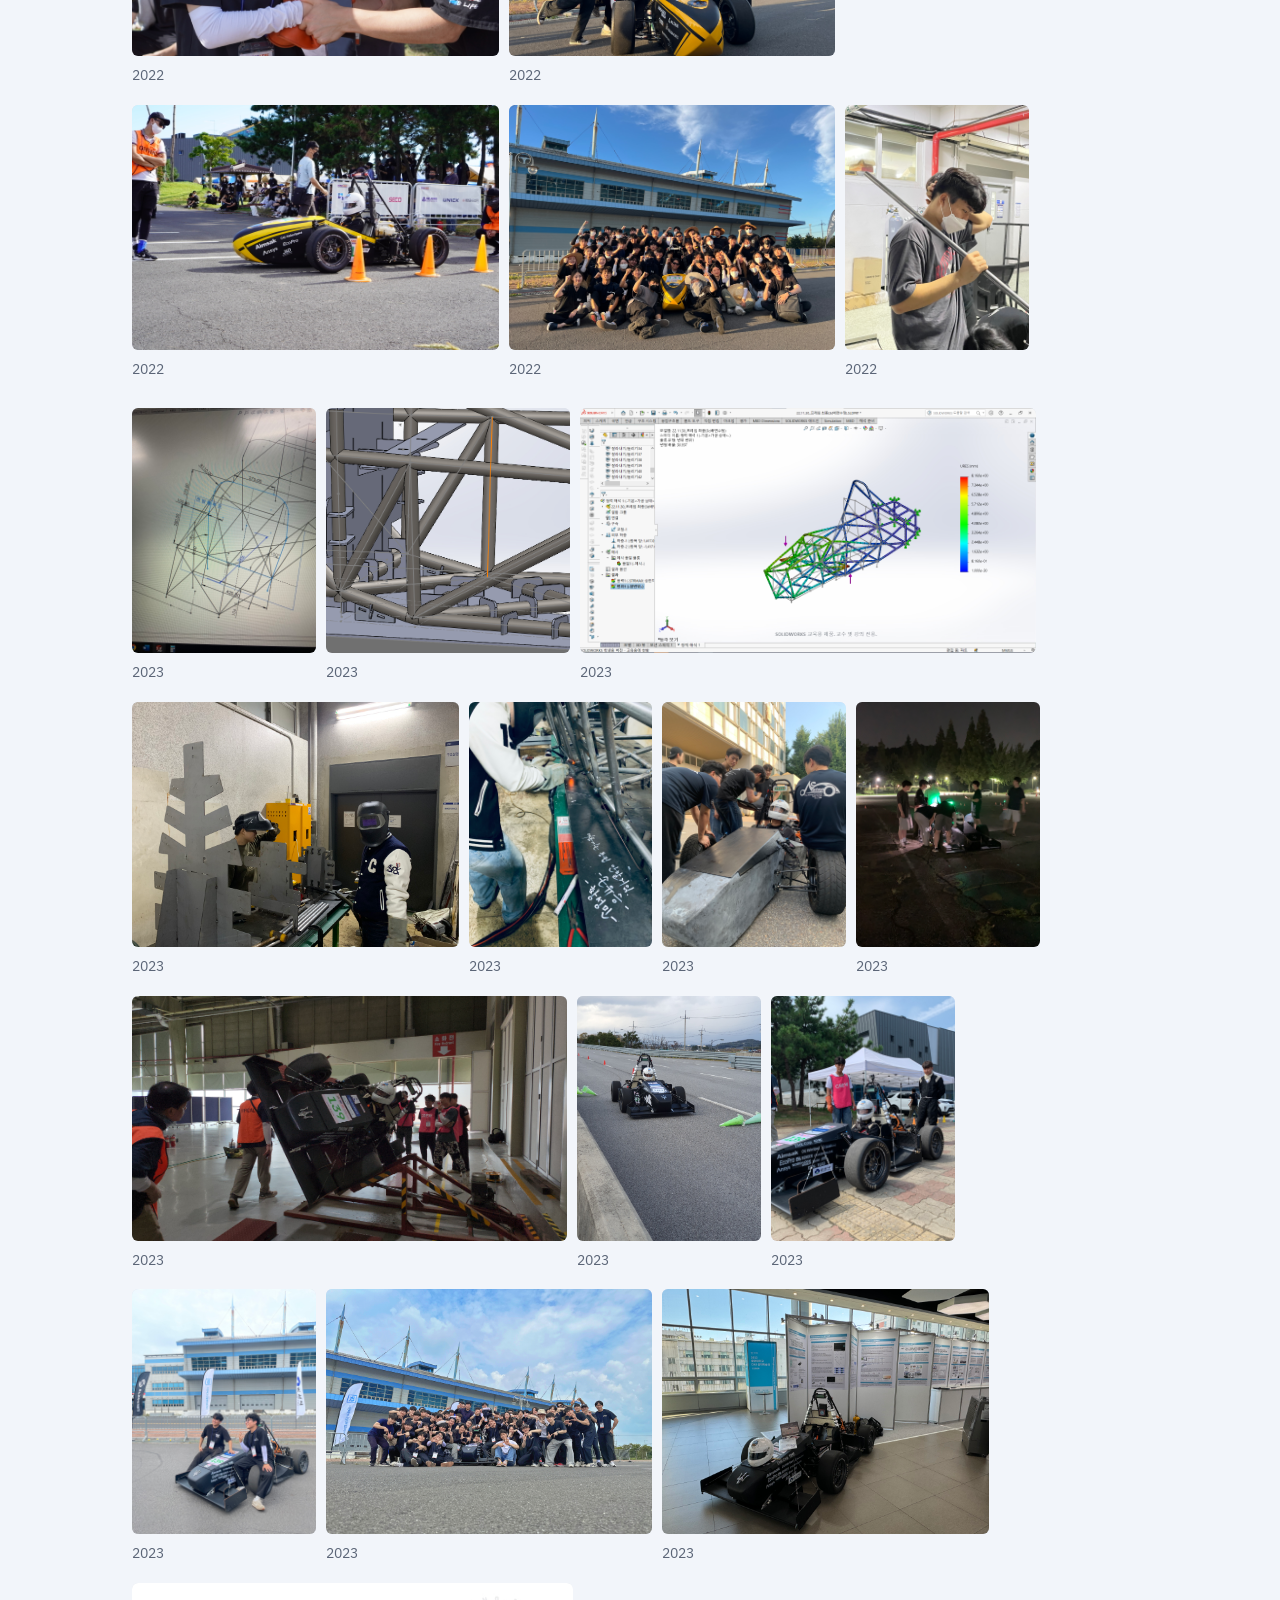
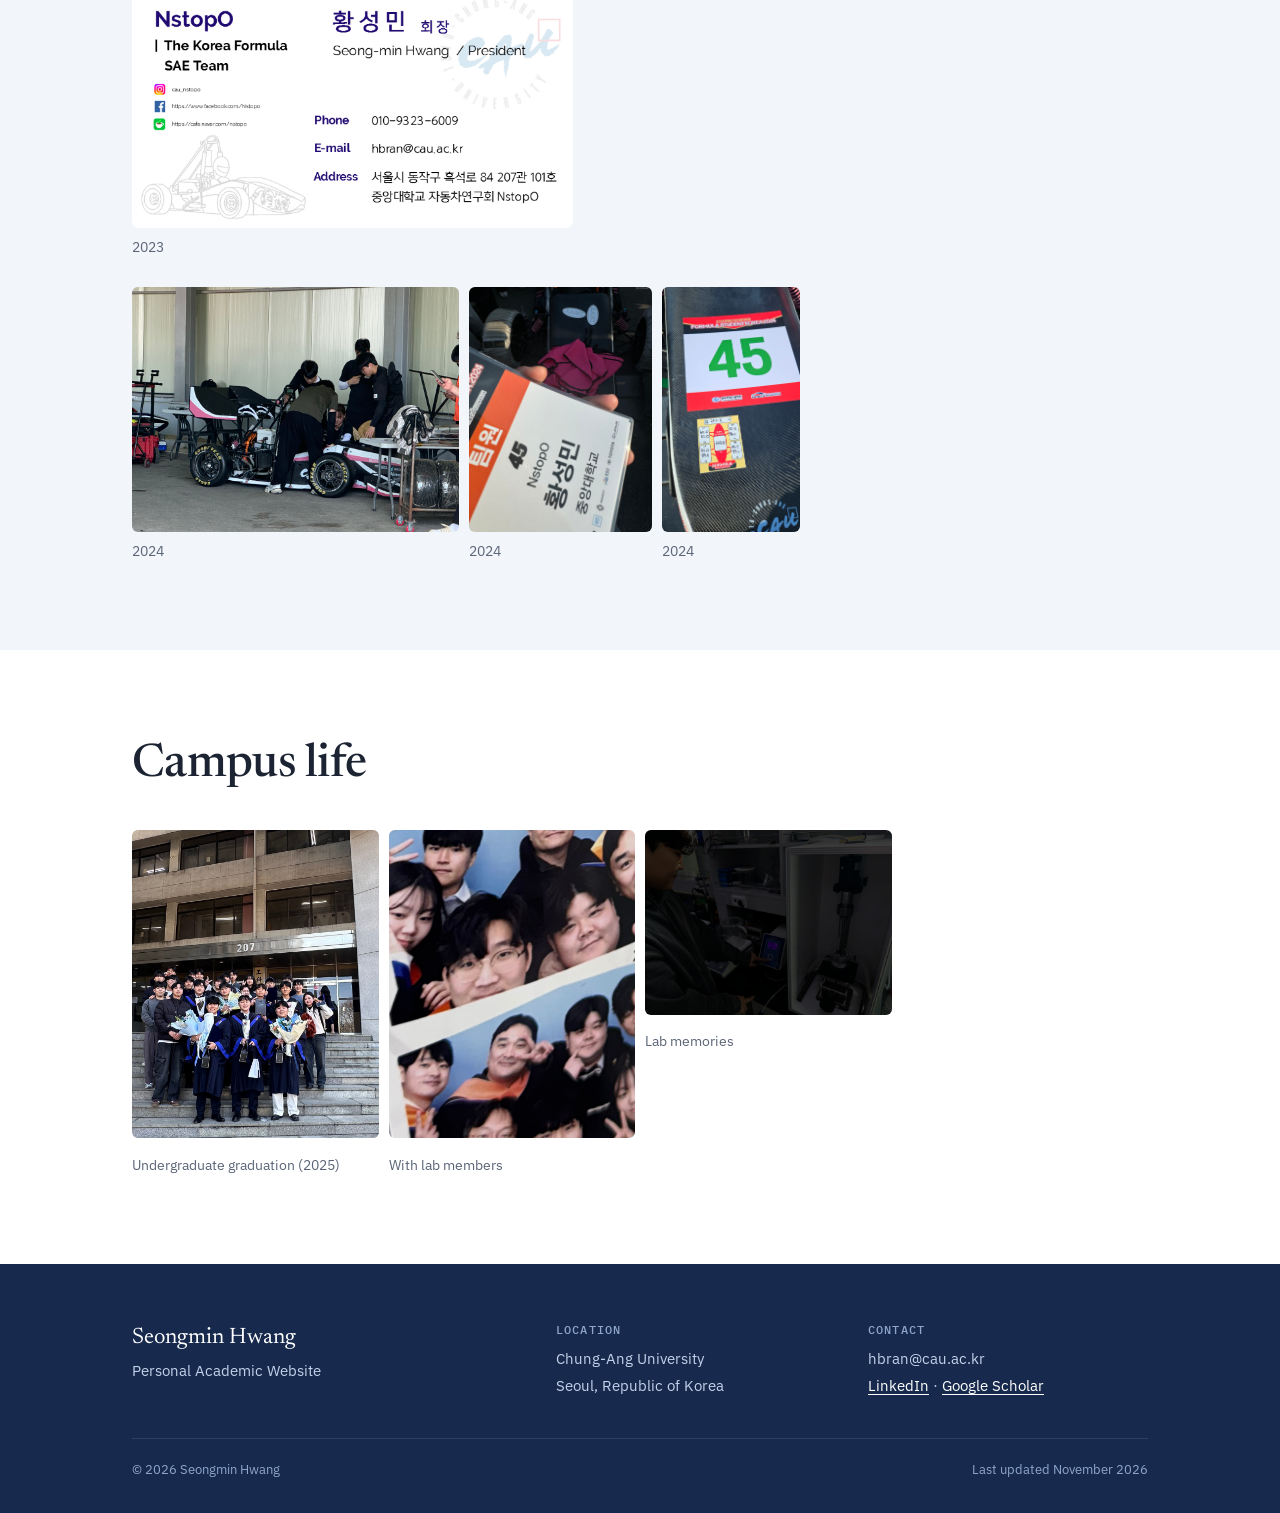
==== commit 8687fda0: "Update gallery.html" ====
--- a/gallery.html
+++ b/gallery.html
@@ -171,7 +171,7 @@
 					  const grid = document.getElementById('formula-photos');
 					
 					  const groups = [
-					    { year: 2022, start: 1, end: 9 },
+					    { year: 2022, start: 1, end: 8 },
 					    { year: 2023, start: 10, end: 23 },
 						{ year: 2024, start: 24, end: 26}
 					  ];
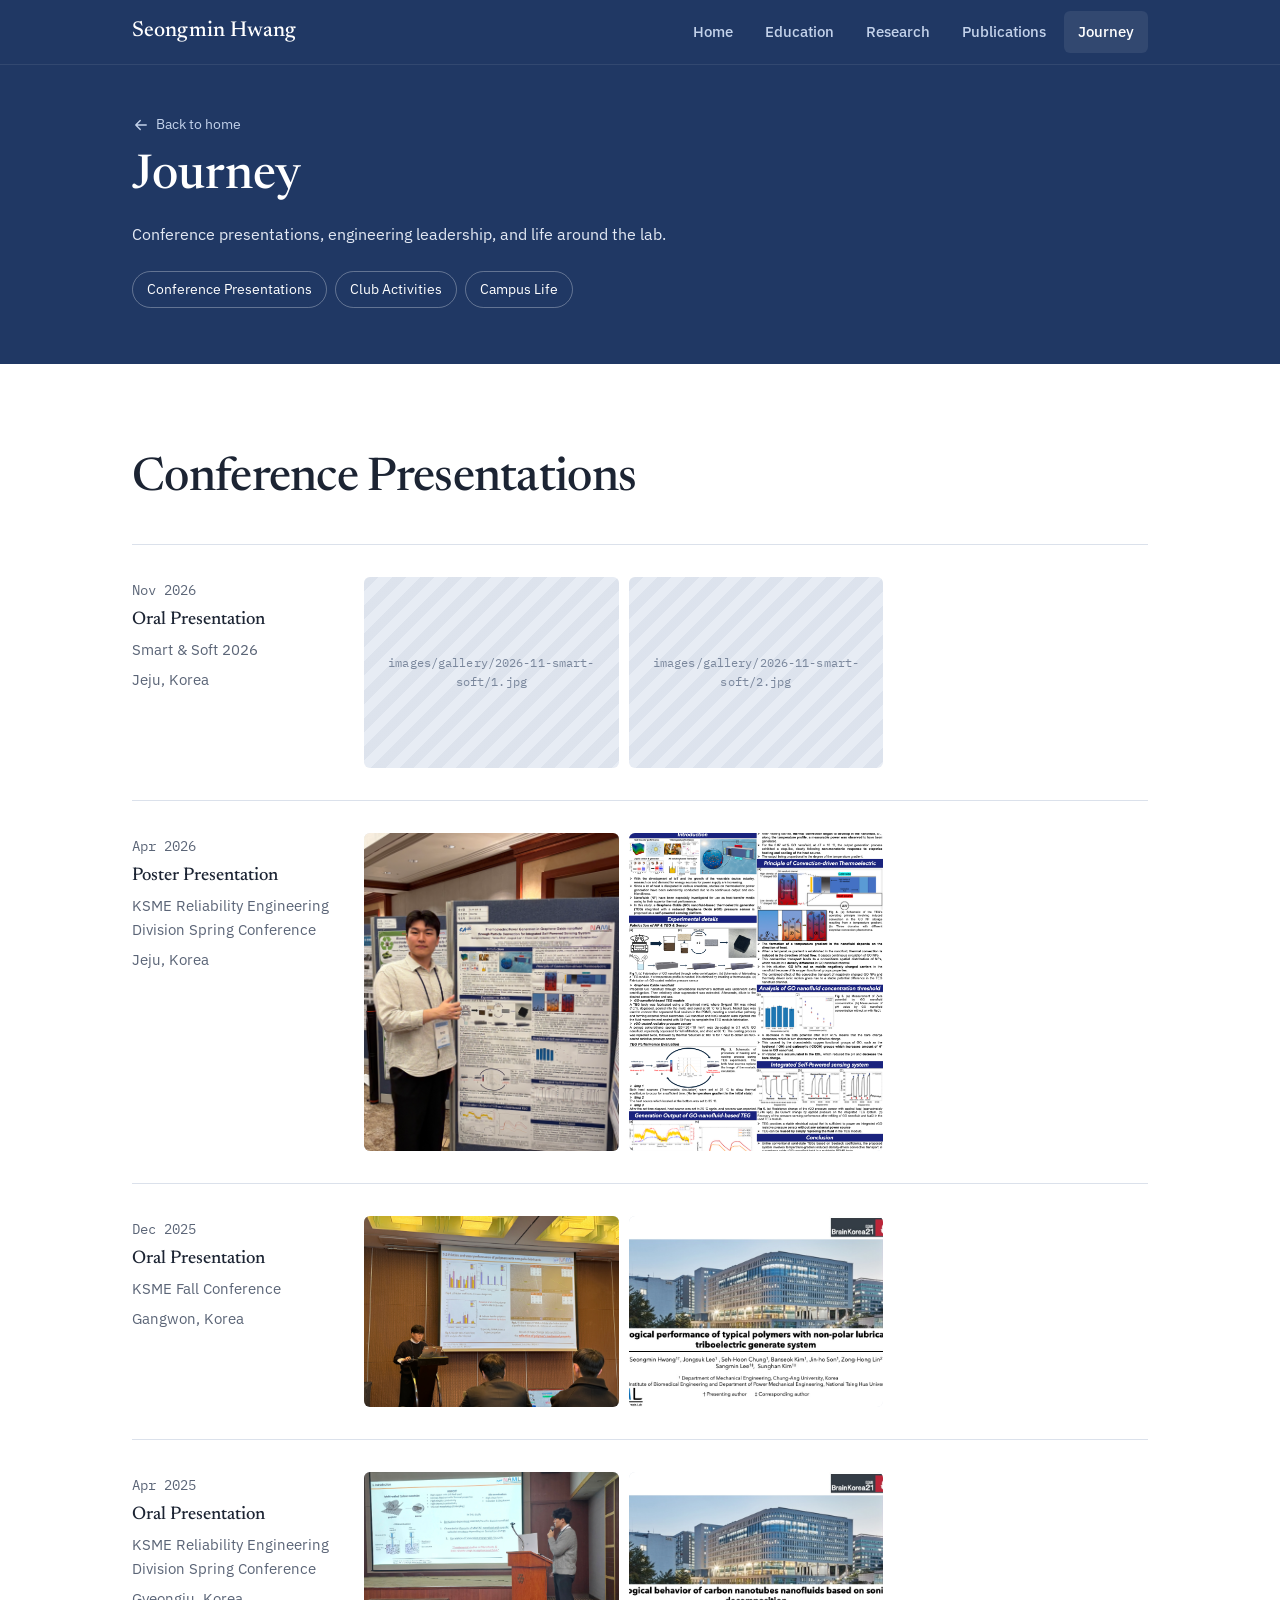
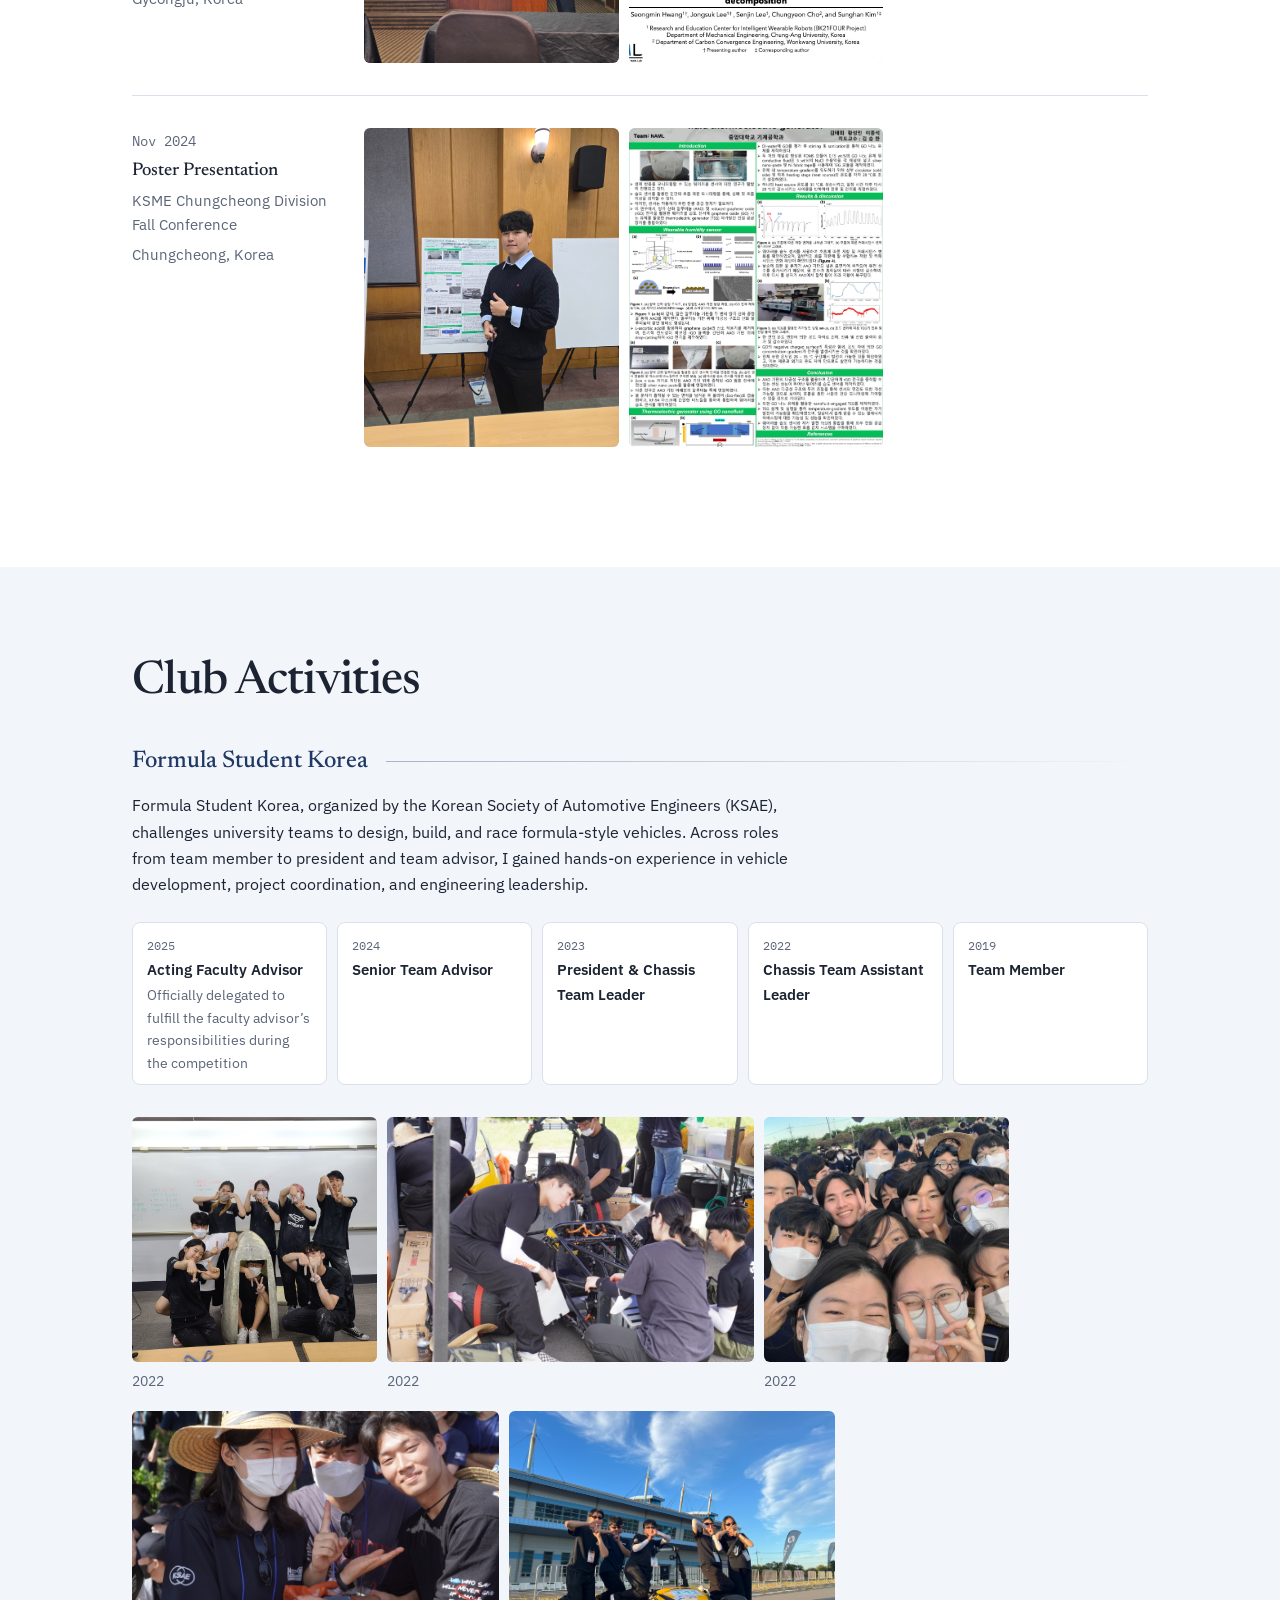
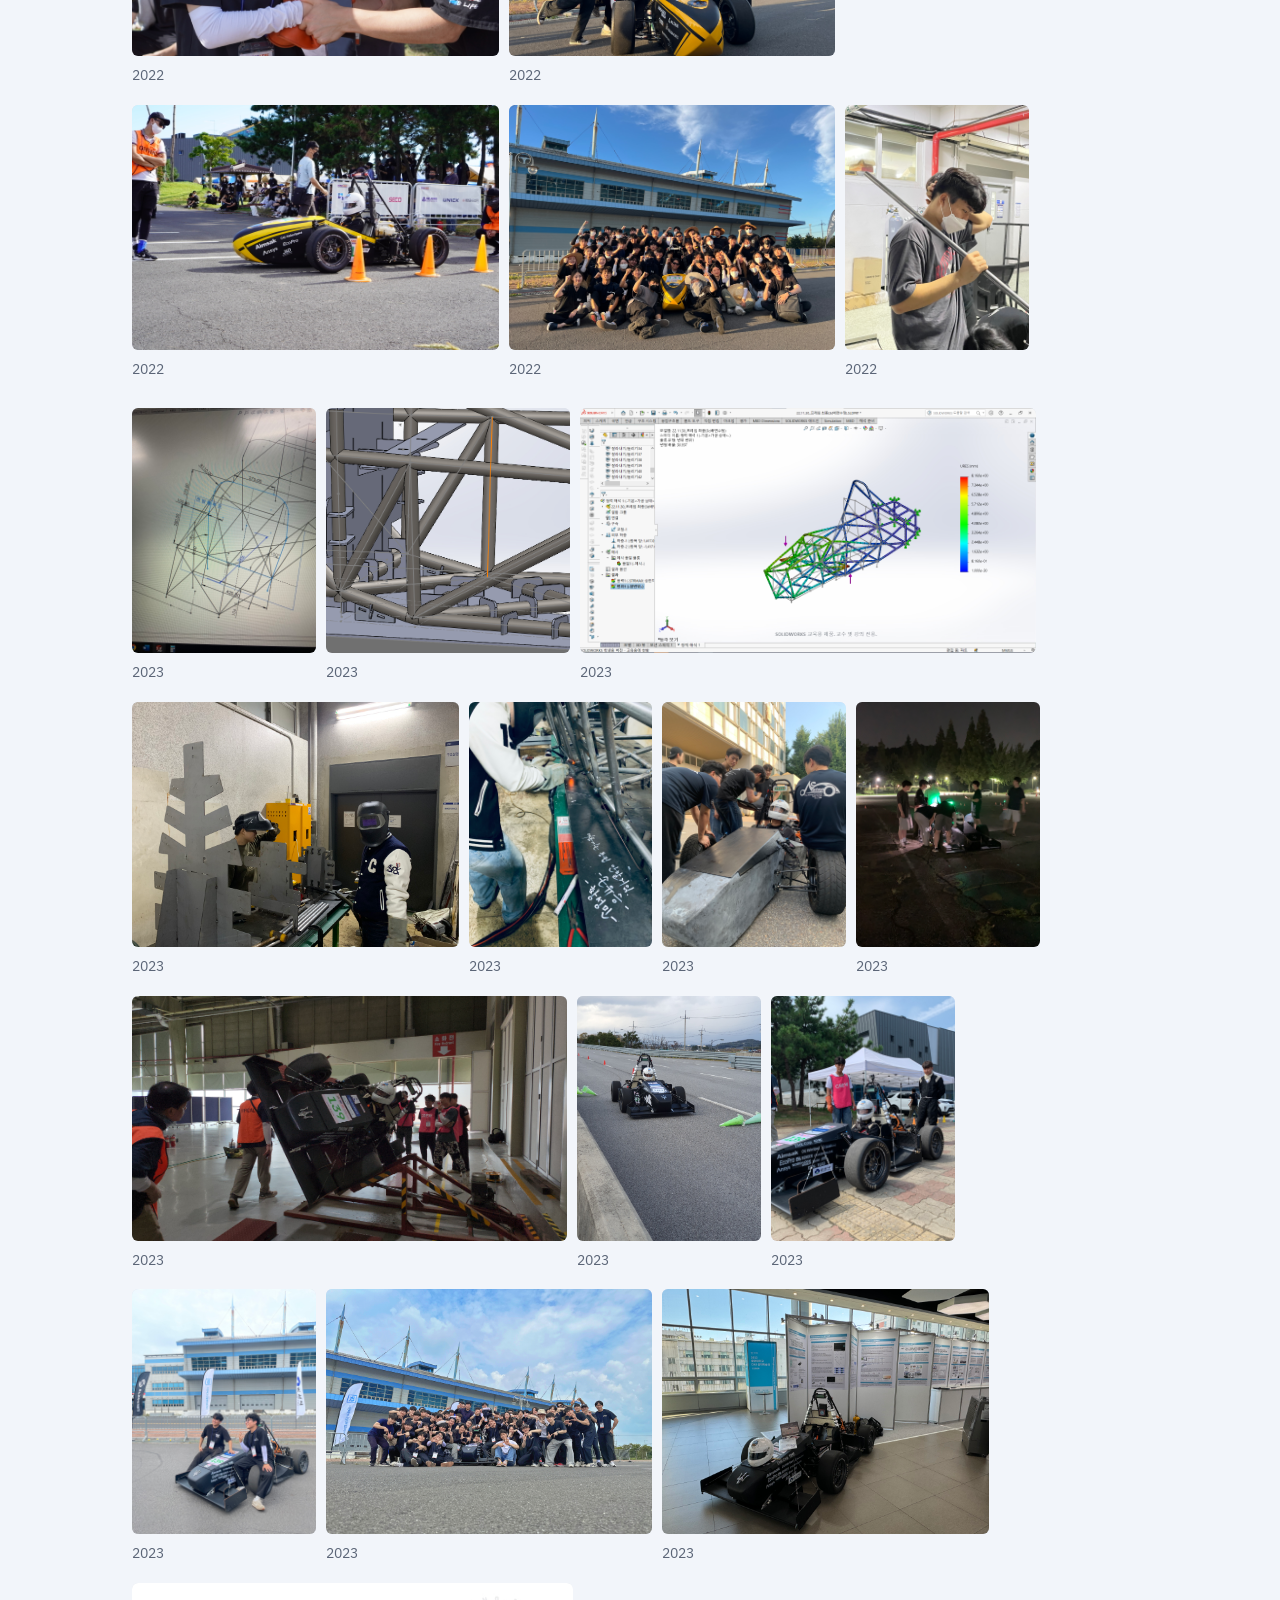
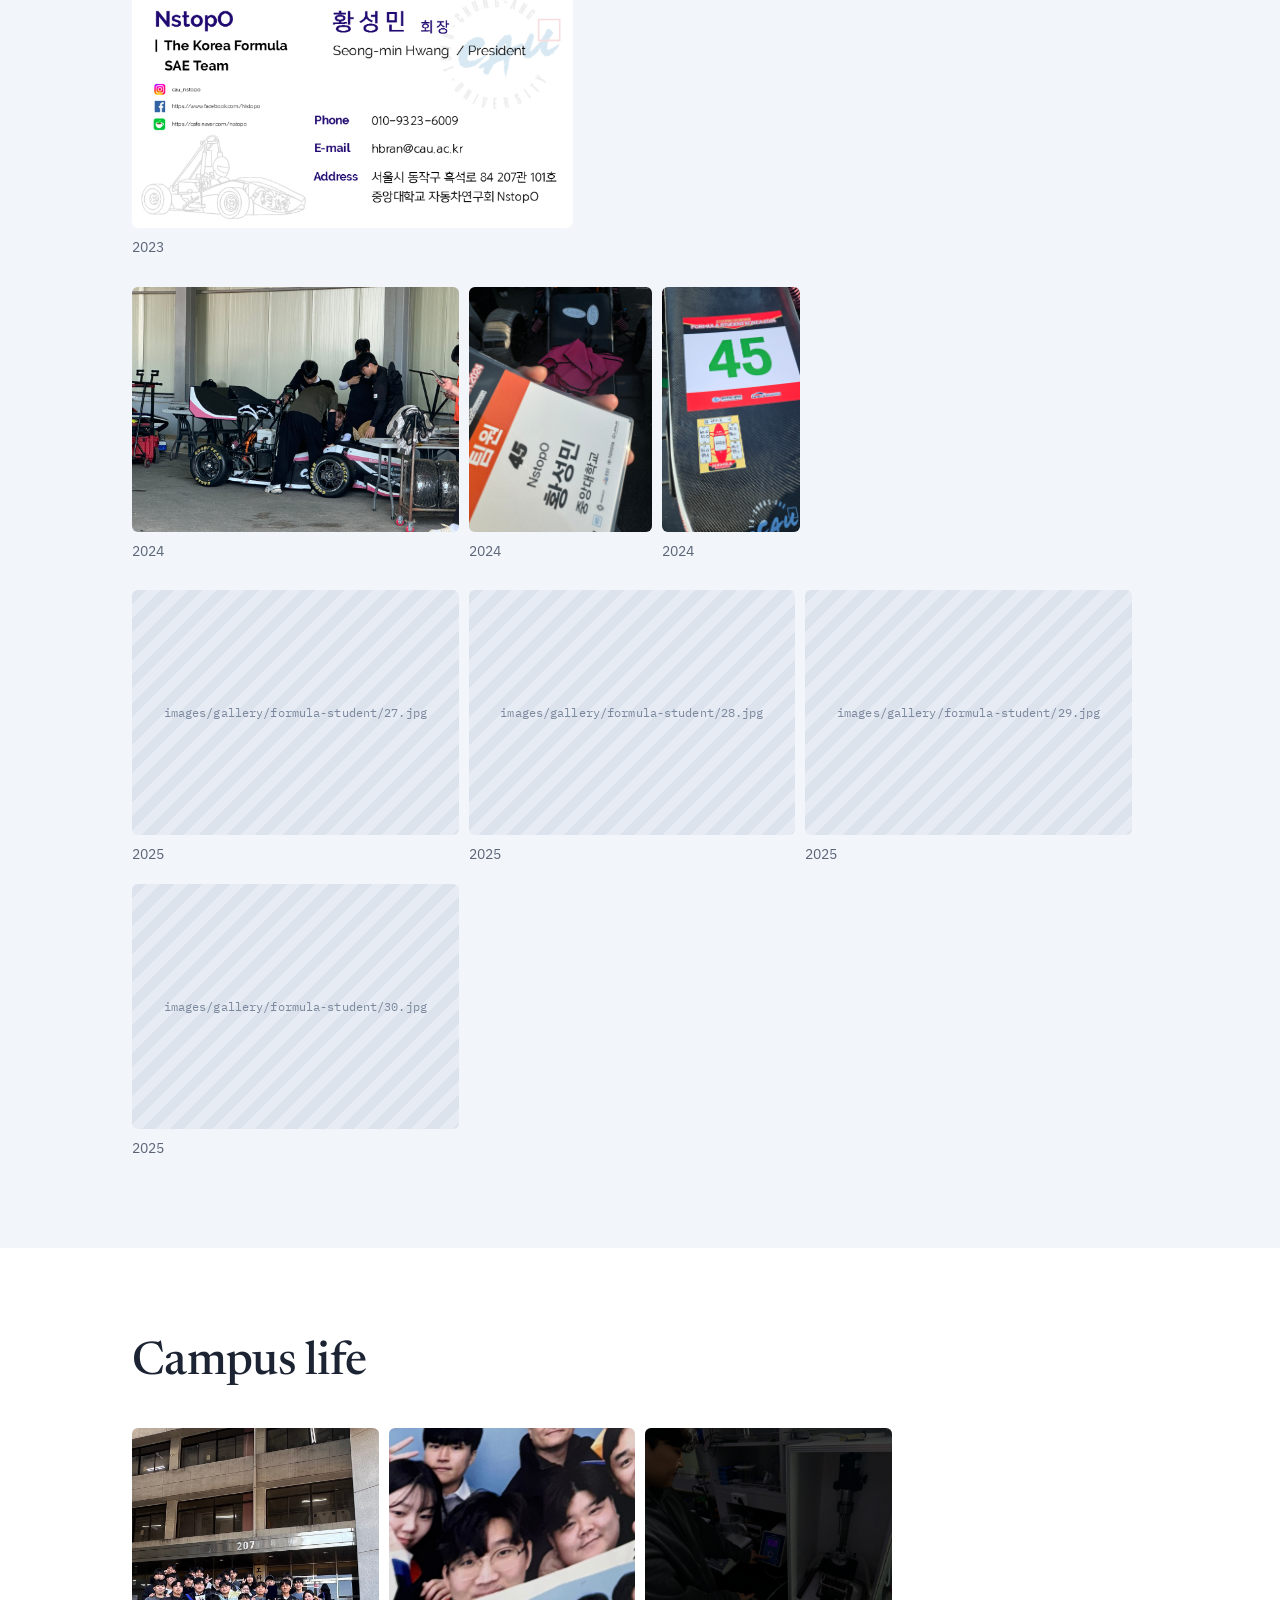
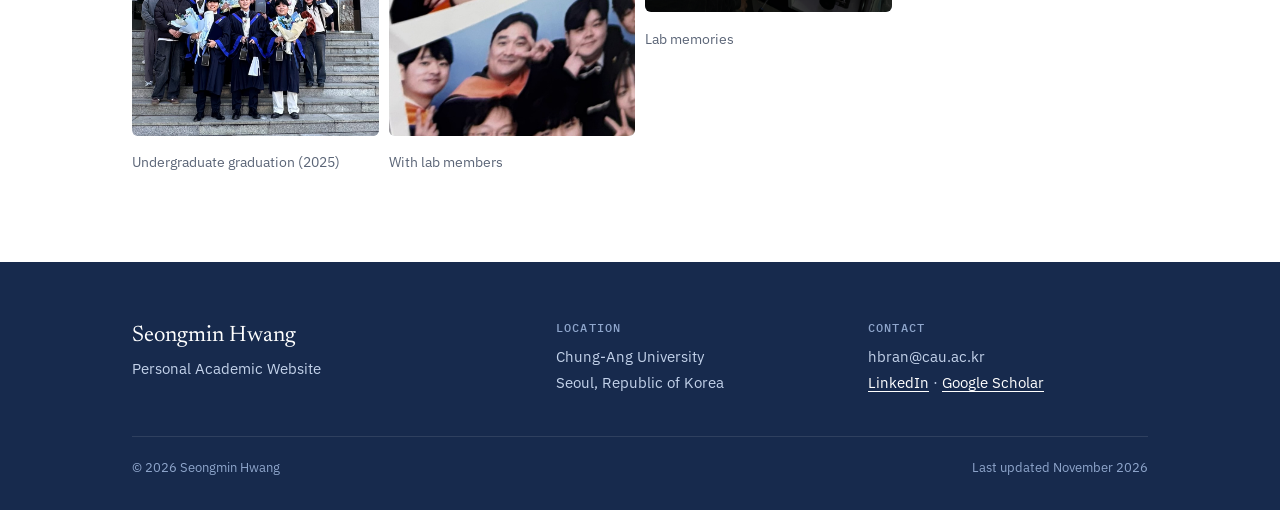
==== commit 8bdac454: "Update gallery.html" ====
--- a/gallery.html
+++ b/gallery.html
@@ -173,7 +173,8 @@
 					  const groups = [
 					    { year: 2022, start: 1, end: 8 },
 					    { year: 2023, start: 10, end: 23 },
-						{ year: 2024, start: 24, end: 26}
+						{ year: 2024, start: 24, end: 26},
+						{ year: 2025, start: 27, end: 30}
 					  ];
 					
 					  groups.forEach(function (group) {
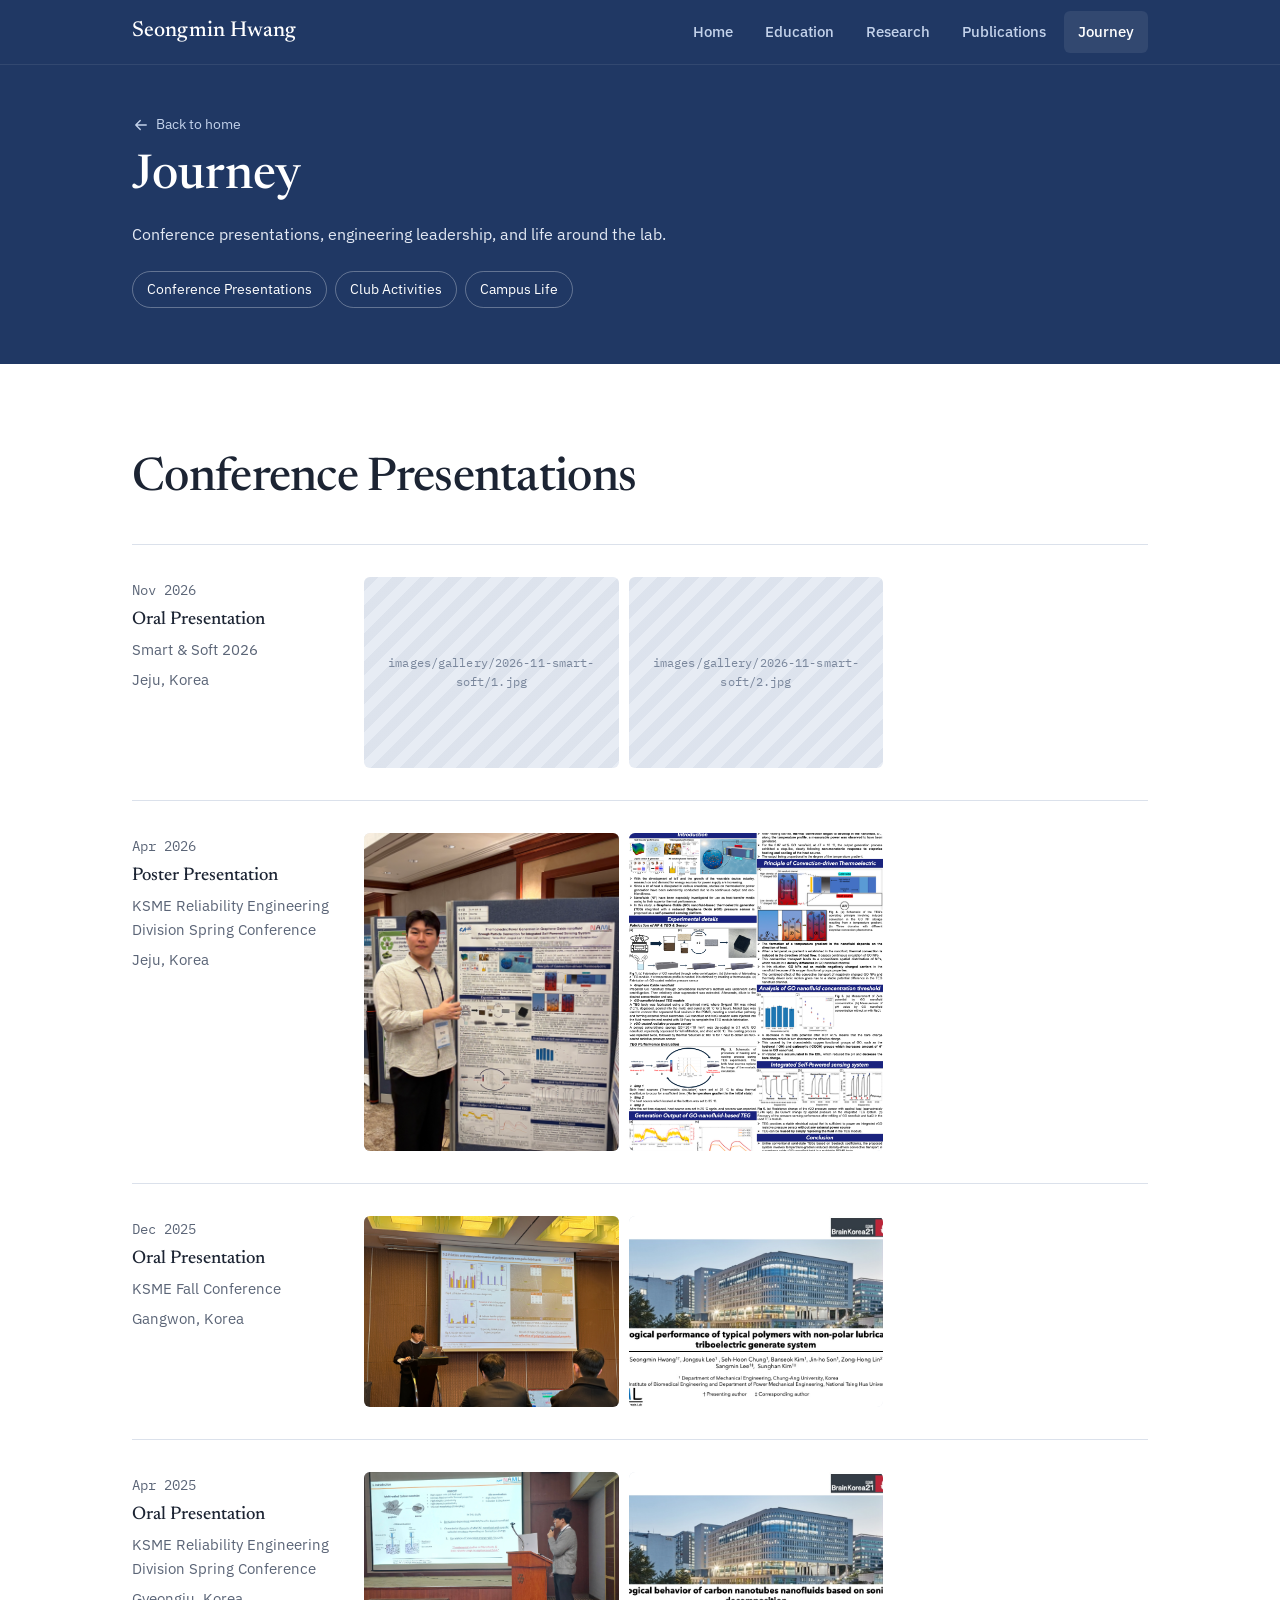
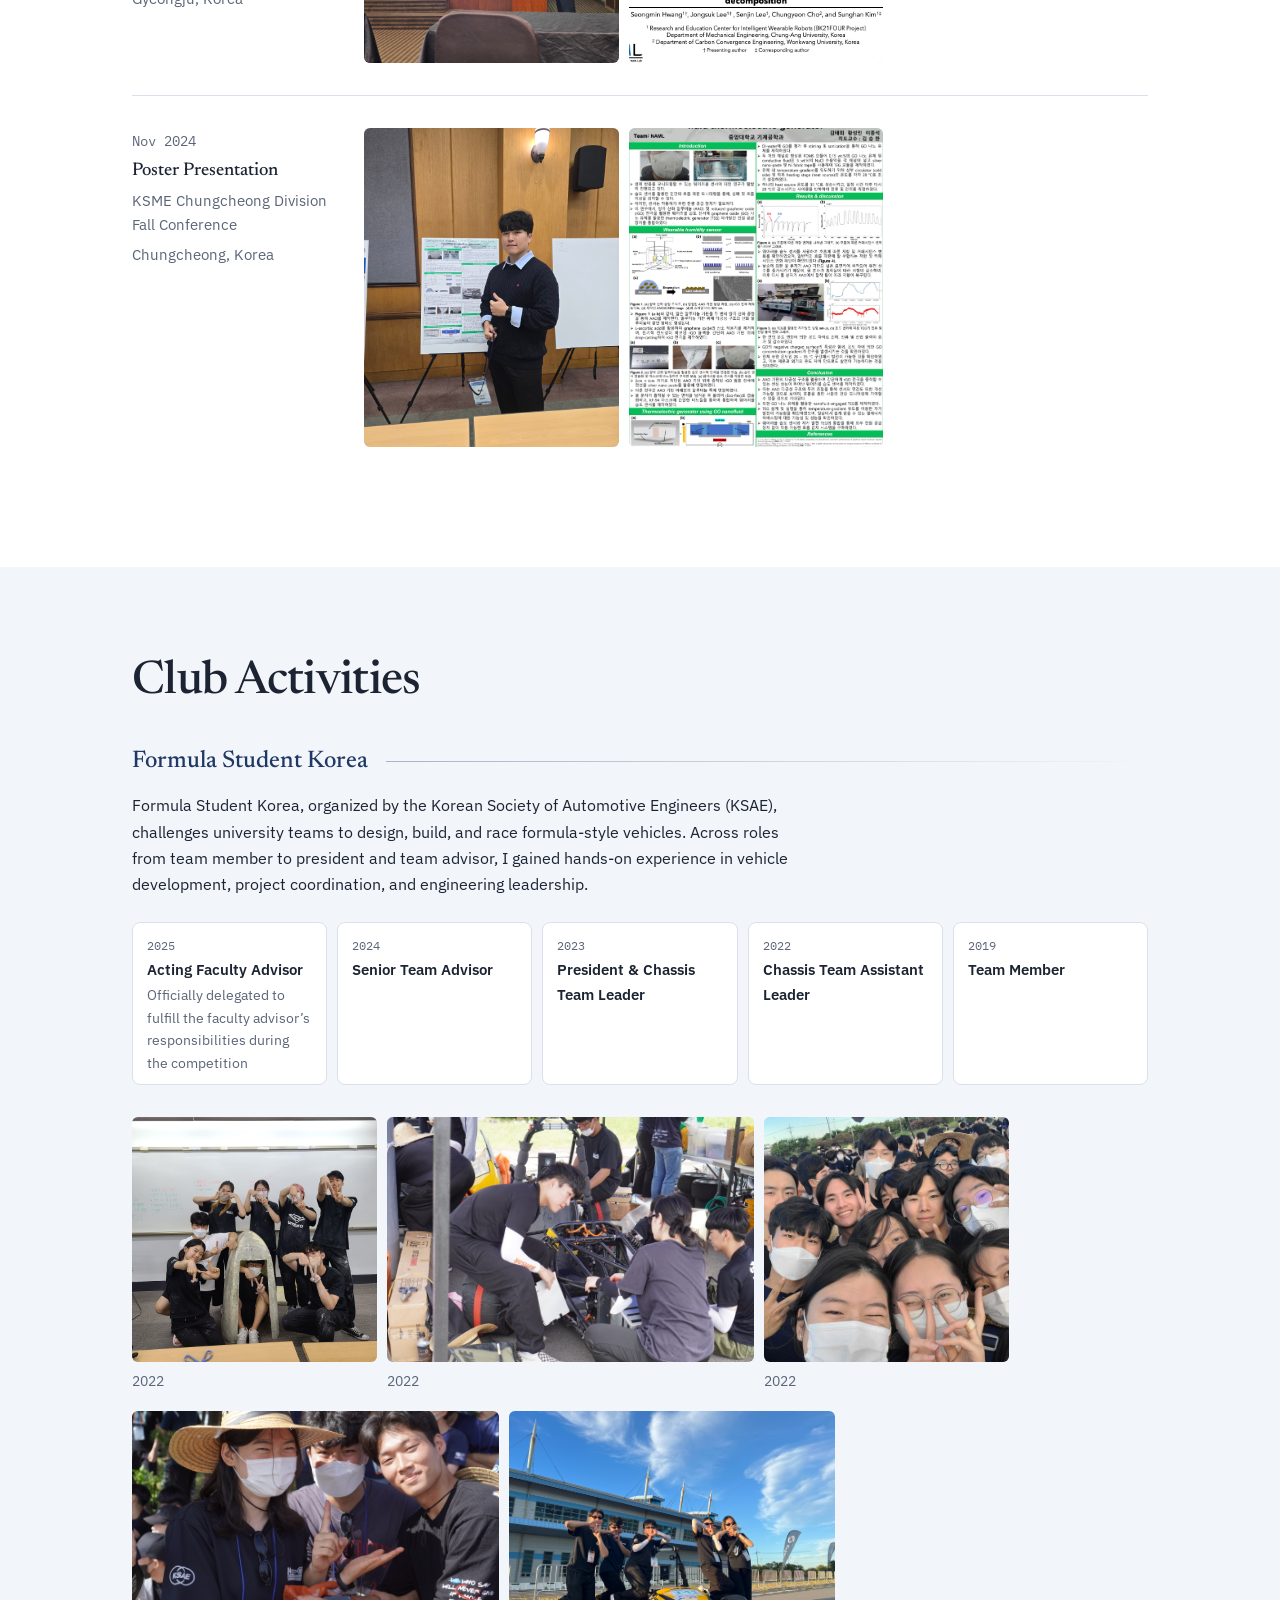
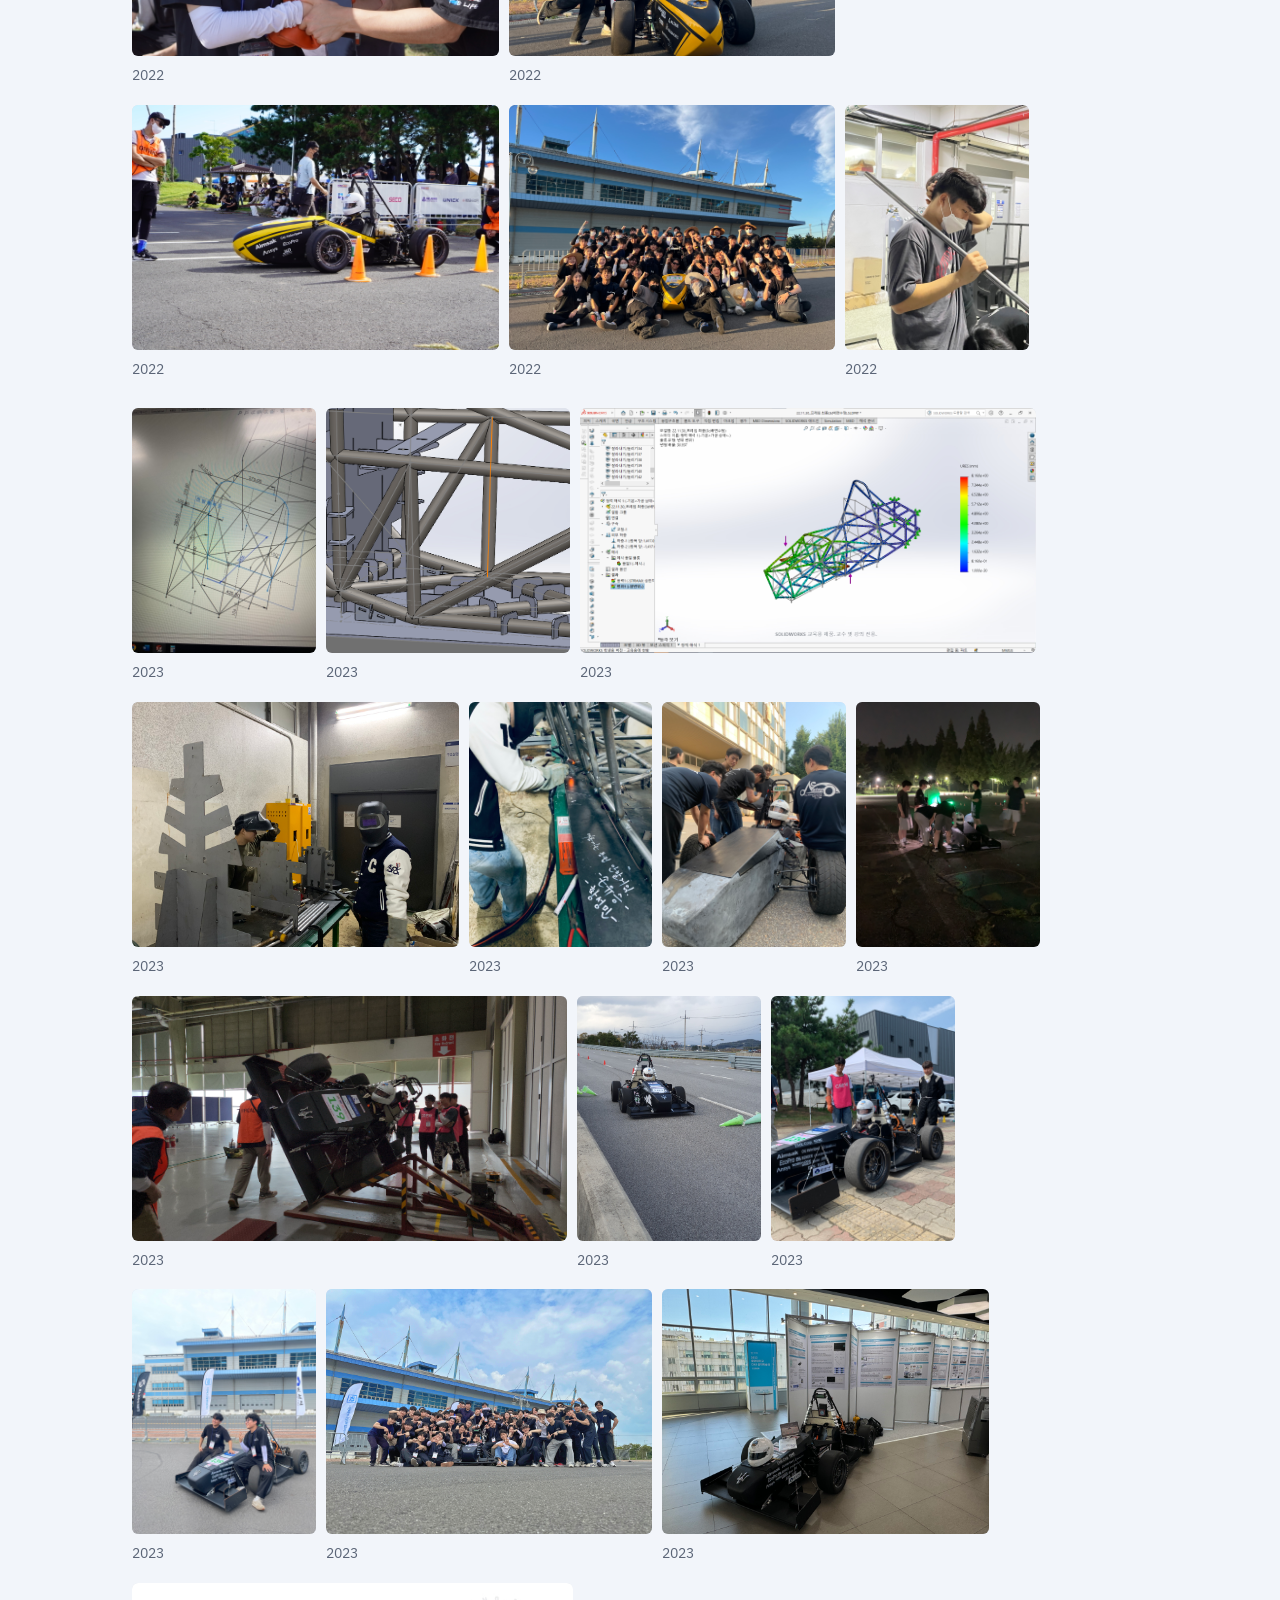
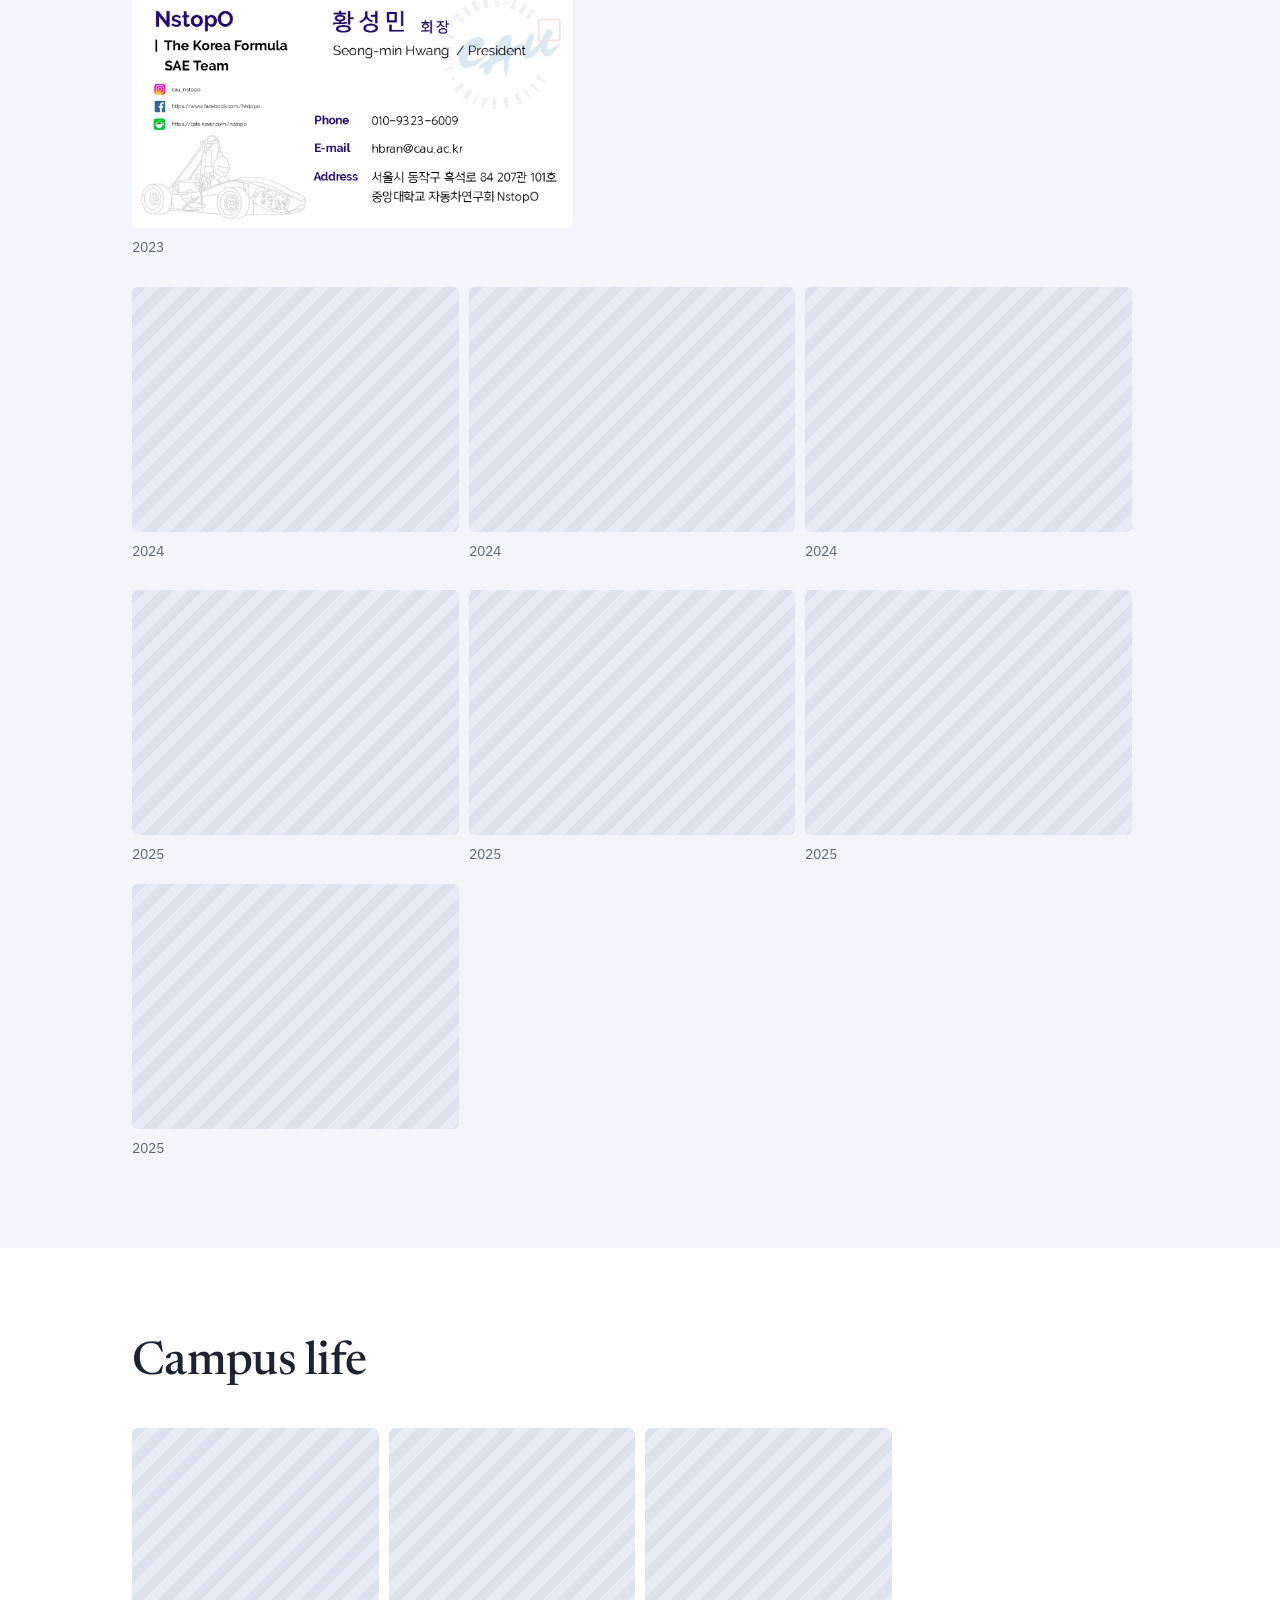
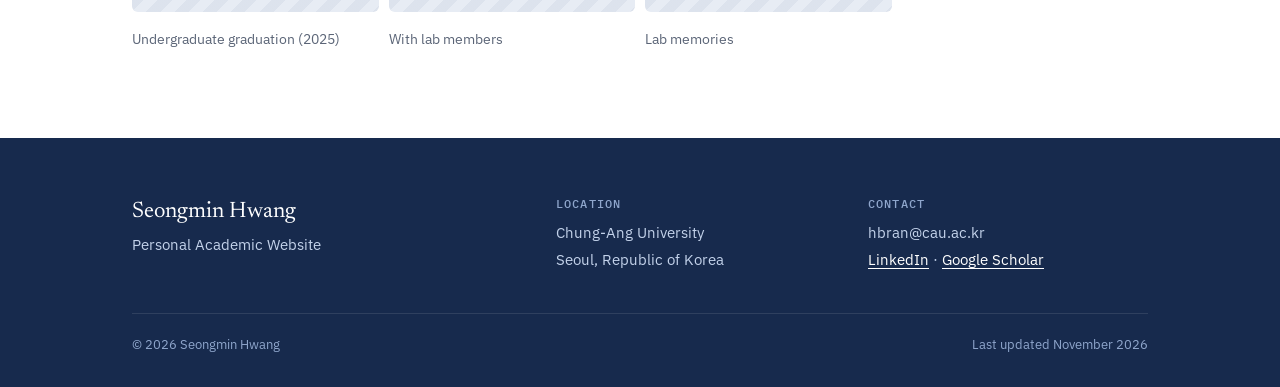
==== commit 5ef2c43d: "Update gallery.html" ====
--- a/gallery.html
+++ b/gallery.html
@@ -192,6 +192,7 @@
 					                aria-label="Enlarge photo ${n}"
 					                data-label="images/gallery/formula-student/${n}.jpg">
 					          <img src="images/gallery/formula-student/${n}.jpg"
+							  	   loading="lazy"
 					               alt="Formula Student Korea ${group.year}, photo ${n}"
 					               onload="this.closest('figure').style.setProperty('--photo-ratio', this.naturalWidth / this.naturalHeight);"
 					               onerror="this.remove()">
@@ -211,44 +212,41 @@
 				<div class="section-head">
 					<h2>Campus life</h2>
 				</div>
-				<div class="photos">
-				  <figure class="fig">
-				    <button class="frame" type="button"
-				            data-label="images/gallery/lab/1.jpg"
-				            aria-label="Enlarge photo 1">
-				      <img src="images/gallery/lab/1.jpg"
-				           alt="Campus life, photo 1"
-				           onload="this.parentElement.style.aspectRatio = this.naturalHeight > this.naturalWidth ? '4 / 5' : '4 / 3';"
-				           onerror="this.remove()">
-				    </button>
-				    <figcaption>Undergraduate graduation (2025)</figcaption>
-				  </figure>
-				
-				  <figure class="fig">
-				    <button class="frame" type="button"
-				            data-label="images/gallery/lab/2.jpg"
-				            aria-label="Enlarge photo 2">
-				      <img src="images/gallery/lab/2.jpg"
-				           alt="Campus life, photo 2"
-				           onload="this.parentElement.style.aspectRatio = this.naturalHeight > this.naturalWidth ? '4 / 5' : '4 / 3';"
-				           onerror="this.remove()">
-				    </button>
-				    <figcaption>With lab members</figcaption>
-				  </figure>
-				
-				  <figure class="fig">
-				    <button class="frame" type="button"
-				            data-label="images/gallery/lab/3.jpg"
-				            aria-label="Enlarge photo 3">
-				      <img src="images/gallery/lab/3.jpg"
-				           alt="Campus life, photo 3"
-				           onload="this.parentElement.style.aspectRatio = this.naturalHeight > this.naturalWidth ? '4 / 5' : '4 / 3';"
-				           onerror="this.remove()">
-				    </button>
-				    <figcaption>Lab memories</figcaption>
-				  </figure>
-					
-				</div>
+				<div class="photos" id="campus-photos"></div>
+					<script>
+					(function () {
+					  const photos = [
+					    { file: '1.jpg', caption: 'Undergraduate graduation (2025)' },
+					    { file: '2.jpg', caption: 'With lab members' },
+					    { file: '3.jpg', caption: 'Lab memories' }
+					  ];
+					
+					  const grid = document.getElementById('campus-photos');
+					
+					  photos.forEach(function (photo, index) {
+					    const number = index + 1;
+					    const src = `images/gallery/lab/${photo.file}`;
+					    const figure = document.createElement('figure');
+					    figure.className = 'fig';
+					
+					    figure.innerHTML = `
+					      <button class="frame" type="button"
+					              data-label="${src}"
+					              aria-label="Enlarge photo ${number}">
+					        <img loading="lazy"
+					             src="${src}"
+					             alt="Campus life, photo ${number}"
+					             onload="this.parentElement.style.aspectRatio = this.naturalHeight > this.naturalWidth ? '4 / 5' : '4 / 3';"
+					             onerror="this.remove()">
+					      </button>
+					      <figcaption></figcaption>
+					    `;
+					
+					    figure.querySelector('figcaption').textContent = photo.caption;
+					    grid.appendChild(figure);
+					  });
+					})();
+					</script>
 			</div>
 		</section>
 	</main>
